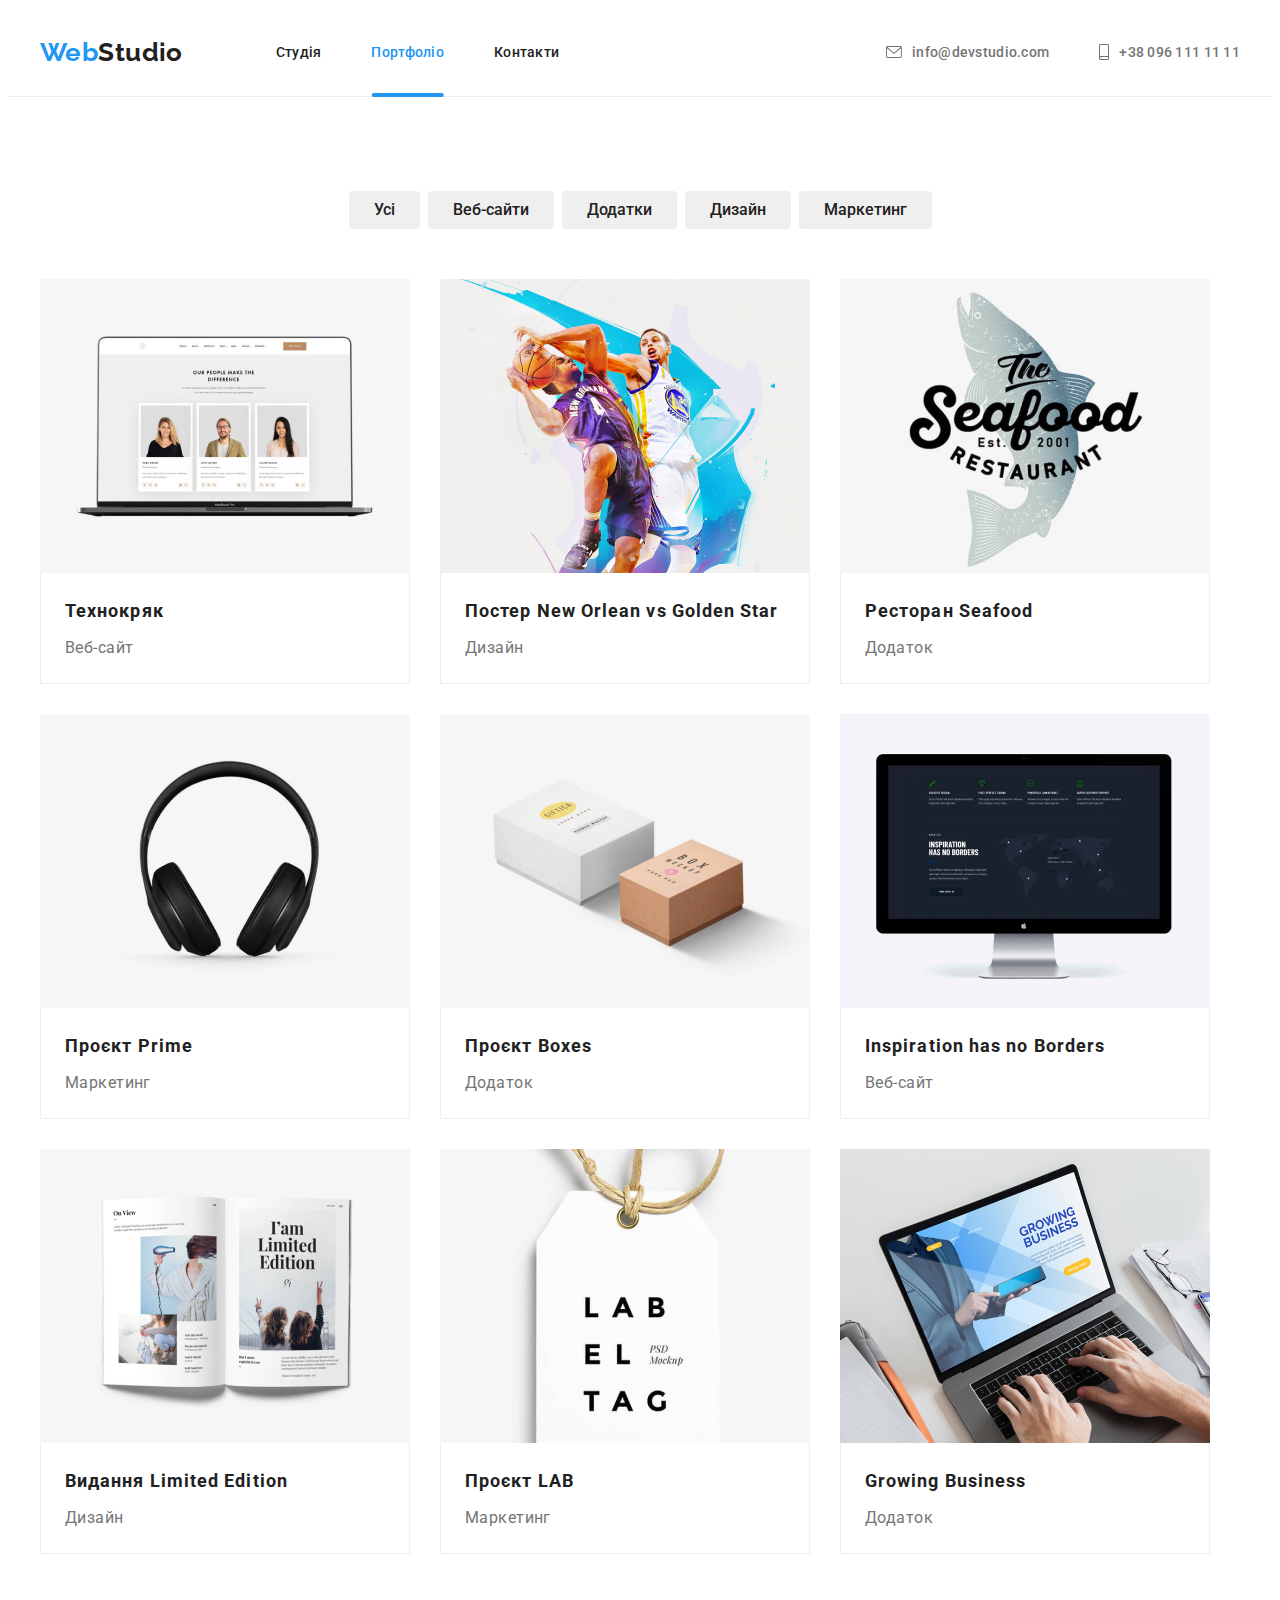
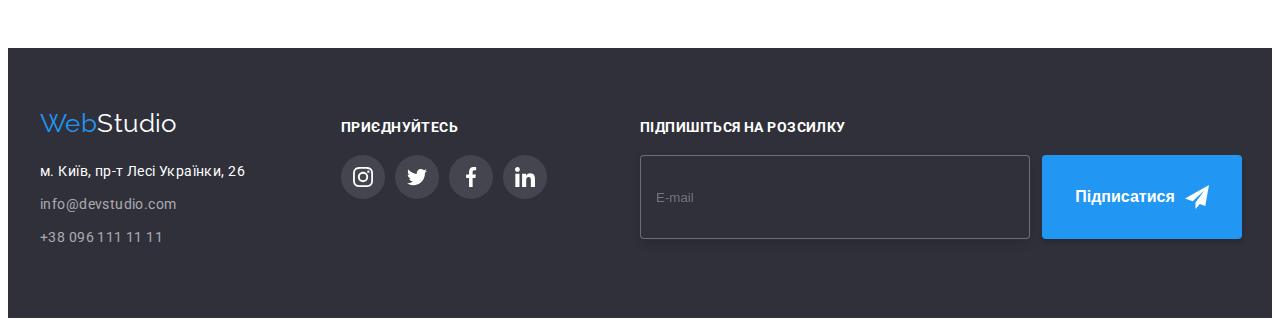
==== portfolio.html @ f3921799 "Initial commit" ====
<!DOCTYPE html>
<html lang="uk">
  <head>
    <meta charset="UTF-8" />
    <meta http-equiv="X-UA-Compatible" content="IE=edge" />
    <meta name="viewport" content="width=device-width, initial-scale=1.0" />
    <title>WebStudio</title>
    <link rel="preconnect" href="https://fonts.googleapis.com" />
    <link rel="preconnect" href="https://fonts.gstatic.com" crossorigin />
    <link
      href="https://fonts.googleapis.com/css2?family=Montserrat:wght@400;500;600&family=Raleway:wght@700&family=Roboto:wght@400;500;700;900&display=swap"
      rel="stylesheet"
    />
    <!---Modern-normalize---->
    <link
      rel="stylesheet"
      href="https://cdnjs.cloudflare.com/ajax/libs/modern-normalize/1.1.0/modern-normalize.min.css"
      integrity="sha512-wpPYUAdjBVSE4KJnH1VR1HeZfpl1ub8YT/NKx4PuQ5NmX2tKuGu6U/JRp5y+Y8XG2tV+wKQpNHVUX03MfMFn9Q=="
      crossorigin="anonymous"
      referrerpolicy="no-referrer"
    />
    <!----Castom styles---->
    <link rel="stylesheet" href="./css/style.css" />
  </head>
  <body>
    <header class="header">
      <div class="header-container container">
        <nav class="nav-container">
          <a href="./index.html" class="logo link">Web<span class="logo-header">Studio</span></a>
          <ul class="nav-header list">
            <li class="nav-item">
              <a href="./index.html" class="nav-link link">Студія</a>
            </li>
            <li class="nav-item">
              <a href="./portfolio.html" class="nav-link link alert">Портфоліо</a>
            </li>
            <li class="nav-item"><a href="" class="nav-link link">Контакти</a></li>
          </ul>
        </nav>

        <ul class="nav-header list">
          <li>
            <a href="mailto:info@devstudio.com" class="contact-nav link link"
              ><svg class="header-icon" width="16" height="12">
                <use href="./images/icons.svg#icon-envelope-hover"></use></svg
              >info@devstudio.com</a
            >
          </li>
          <li>
            <a href="tel:+380961111111" class="contact-nav link"
              ><svg class="header-icon" width="10" height="16">
                <use href="./images/icons.svg#icon-smartphone"></use></svg
              >+38 096 111 11 11</a
            >
          </li>
        </ul>
      </div>
    </header>
    <main>
      <section class="section">
        <div class="container">
          <h1 hidden>Портфоліо</h1>
          <ul class="portfolio-list list">
            <li><button type="button" class="portfolio-btn">Усі</button></li>
            <li><button type="button" class="portfolio-btn">Веб-сайти</button></li>
            <li><button type="button" class="portfolio-btn">Додатки</button></li>
            <li><button type="button" class="portfolio-btn">Дизайн</button></li>
            <li><button type="button" class="portfolio-btn">Маркетинг</button></li>
          </ul>

          <ul class="progecr-list list">
            <li class="progect-item">
              <a class="progect-box" href="">
                <div class="team-thumb">
                  <img src="./images/hw1.jpg" alt="фото1" />
                  <div class="overlay">
                    <p class="overlay-teax">
                      Ресурс пропонує комплексні пропозиції з різним рівнем функціоналу та сервісів.
                      Все це дозволить відвідувачу отримати вичерпні відомості про компанію чи
                      приватну особу.
                    </p>
                  </div>
                </div>
                <div class="progecr-list-text">
                  <h2 class="project-title">Технокряк</h2>
                  <p class="project-teax">Веб-сайт</p>
                </div>
              </a>
            </li>
            <li>
              <a class="progect-box" href="">
                <img src="./images/hw2.jpg" alt="фото2" />
                <div class="progecr-list-text">
                  <h2 class="project-title">Постер New Orlean vs Golden Star</h2>
                  <p class="project-teax">Дизайн</p>
                </div>
              </a>
            </li>
            <li>
              <a class="progect-box" href="">
                <img src="./images/hw3.jpg" alt="фото3" />
                <div class="progecr-list-text">
                  <h2 class="project-title">Ресторан Seafood</h2>
                  <p class="project-teax">Додаток</p>
                </div>
              </a>
            </li>
            <li>
              <a class="progect-box" href="">
                <img src="./images/hw4.jpg" alt="фото4" />
                <div class="progecr-list-text">
                  <h2 class="project-title">Проєкт Prime</h2>
                  <p class="project-teax">Маркетинг</p>
                </div>
              </a>
            </li>
            <li>
              <a class="progect-box" href="">
                <img src="./images/hw5.jpg" alt="фото5" />
                <div class="progecr-list-text">
                  <h2 class="project-title">Проєкт Boxes</h2>
                  <p class="project-teax">Додаток</p>
                </div>
              </a>
            </li>
            <li>
              <a class="progect-box" href="">
                <img src="./images/hw6.jpg" alt="фото6" />
                <div class="progecr-list-text">
                  <h2 class="project-title" lang="en">Inspiration has no Borders</h2>
                  <p class="project-teax">Веб-сайт</p>
                </div>
              </a>
            </li>
            <li>
              <a class="progect-box" href="">
                <img src="./images/hw7.jpg" alt="фото7" />
                <div class="progecr-list-text">
                  <h2 class="project-title">Видання Limited Edition</h2>
                  <p class="project-teax">Дизайн</p>
                </div>
              </a>
            </li>
            <li>
              <a class="progect-box" href="">
                <img src="./images/hw8.jpg" alt="фото8" />
                <div class="progecr-list-text">
                  <h2 class="project-title">Проєкт LAB</h2>
                  <p class="project-teax">Маркетинг</p>
                </div>
              </a>
            </li>
            <li>
              <a class="progect-box" href="">
                <img src="./images/hw9.jpg" alt="фото9" />
                <div class="progecr-list-text">
                  <h2 class="project-title" lang="en">Growing Business</h2>
                  <p class="project-teax">Додаток</p>
                </div>
              </a>
            </li>
          </ul>
        </div>
      </section>
    </main>

    <footer class="footer">
      <div class="container footer-container">
        <div class="footer-left-container">
          <a class="footer-logo link" href="./index.html"
            >Web<span class="logo-footer">Studio</span></a
          >
          <address>
            <ul class="list list-footer">
              <li class="footre-items">
                <a
                  class="contact-gps link"
                  href="https://www.google.com/maps/place/%D0%B1%D1%83%D0%BB.+%D0%9B%D0%B5%D1%81%D0%B8+%D0%A3%D0%BA%D1%80%D0%B0%D0%B8%D0%BD%D0%BA%D0%B8,+26,+%D0%9A%D0%B8%D0%B5%D0%B2,+02000/@50.4265807,30.5361971,17z/data=!3m1!4b1!4m5!3m4!1s0x40d4cf0e033ecbe9:0x57a4dffefec77da0!8m2!3d50.4265807!4d30.5383858"
                  target="_blank"
                  rel="noopener noreferrer"
                  >м. Київ, пр-т Лесі Українки, 26</a
                >
              </li>
              <li class="footre-items">
                <a href="mailto:info@devstudio.com" class="contact-link link">info@devstudio.com</a>
              </li>
              <li class="footre-items">
                <a href="tel:+380961111111" class="contact-link link">+38 096 111 11 11</a>
              </li>
            </ul>
          </address>
        </div>
        <div class="footer-nav">
          <p class="text">ПРИЄДНУЙТЕСЬ</p>
          <ul class="list footer-social">
            <li class="social-box">
              <a
                class="social-nav link"
                href=""
                target="_blank"
                rel="noopener noreferrer"
                aria-label="іконка instagram"
              >
                <svg class="footer-team-icon" width="20" height="20">
                  <use href="./images/icons.svg#icon-instagram-2"></use>
                </svg>
              </a>
            </li>
            <li class="social-box">
              <a
                class="social-nav link"
                href=""
                target="_blank"
                rel="noopener noreferrer"
                aria-label="іконка twitter"
              >
                <svg class="footer-team-icon" width="20" height="20">
                  <use href="./images/icons.svg#icon-twitter-1"></use>
                </svg>
              </a>
            </li>
            <li class="social-box">
              <a
                class="social-nav link"
                href=""
                target="_blank"
                rel="noopener noreferrer"
                aria-label="іконка facebook"
              >
                <svg class="footer-team-icon" width="20" height="20">
                  <use href="./images/icons.svg#icon-facebook-1"></use>
                </svg>
              </a>
            </li>
            <li class="social-box">
              <a
                class="social-nav link"
                href=""
                target="_blank"
                rel="noopener noreferrer"
                aria-label="іконка linkedin"
              >
                <svg class="footer-team-icon" width="20" height="20">
                  <use href="./images/icons.svg#icon-linkedin-1"></use>
                </svg>
              </a>
            </li>
          </ul>
        </div>
        <div class="footer-form-nav">
          <p class="footer-form-text">Підпишіться на розсилку</p>
          <form class="footer-form-box">
            <input
              class="footer-form-mail"
              type="email"
              name="user_mail"
              id="user_email"
              placeholder="E-mail"
            />
            <button class="footer-form-btn" type="submit">
              Підписатися
              <svg class="footer-form-icon" width="24" height="24">
                <use href="./images/icons.svg#icon-send-fly"></use>
              </svg>
            </button>
          </form>
        </div>
      </div>
    </footer>

    <!---Modal-windov-->
    <div class="backdrop is-hidden" data-modal>
      <div class="modal">
        <button class="modal-btn" data-modal-close>
          <svg class="icon-modal" width="18" height="18">
            <use href="./images/icons.svg#icon-close-black"></use>
          </svg>
        </button>
        <strong class="modal-label">Залиште свої дані, ми вам передзвонимо</strong>
        <form class="modal-form" name="modal_form">
          <div class="modal-form-group" role="group">
            <label class="modal-form-label" for="user_name">Ім'я</label>
            <div class="modal-form-wrapper">
              <input class="modal-form-field" type="text" name="user_name" id="user_name" />
              <svg class="modal-form-icon" width="18" height="18">
                <use href="./images/icons.svg#icon-person-black-18dp-1"></use>
              </svg>
            </div>

            <label class="modal-form-label" for="user_phone">Телефон</label>
            <div class="modal-form-wrapper">
              <input class="modal-form-field" type="tel" name="user_phone" id="user_phone" />
              <svg class="modal-form-icon" width="18" height="18">
                <use href="./images/icons.svg#icon-phone-black-18dp-1"></use>
              </svg>
            </div>

            <label class="modal-form-label" for="user_email">Пошта</label>
            <div class="modal-form-wrapper">
              <input class="modal-form-field" type="email" name="user_email" id="user_email" />
              <svg class="modal-form-icon" width="18" height="18">
                <use href="./images/icons.svg#icon-email-black-18dp-1"></use>
              </svg>
            </div>

            <label class="modal-form-label" for="user_message">Коментар</label>
            <textarea
              class="modal-form-message"
              name="user_message"
              id="user_message"
              rows="6"
              placeholder="Введіть текст"
            ></textarea>
          </div>

          <div class="modal-form-agreement" role="group">
            <input
              class="modal-form-checkbox"
              type="checkbox"
              name="user_agreemen"
              id="user_agreement"
            />
            <label class="modal-form-agreement-desc" for="user_agreement"
              >Погоджуюся з розсилкою та приймаю
              <a class="modal-form-agreement-link" href=""> Умови договору</a></label
            >
          </div>
          <button class="modal-form-btn" type="submit">Відправити</button>
        </form>
      </div>
    </div>
    <script src="./js/modal.js"></script>
  </body>
</html>
---- css/style.css ----
:root {
  --link-focus-color: #2196f3;
  --text-paragraf-color: #757575;
  --text-fon-white-color: #ffffff;
  --text-title-color: #212121;
  --background-btn-color: #188ce8;

  --indent: 30px;
  --items: 3;
}

body {
  font-family: 'Roboto', sans-serif;
  font-size: 14px;
  background-color: var(--text-fon-white-color);
  color: var(--text-title-color);
  letter-spacing: 0.03em;
}
/* ------------------card set---------------- */
.card-set {
  display: flex;
  flex-wrap: wrap;
  gap: var(--indent);
}
.card-set-indent {
  flex-basis: calc((100% - var(--indent) * (var(--items) - 1)) / var(--items));
}

/* ------------------reset start---------------- */
h1,
h2,
h3,
h4,
h5,
h6,
p,
ul {
  margin: 0;
}
.list {
  list-style: none;
  margin: 0;
  padding: 0;
}

.link {
  text-decoration: none;
  color: currentColor;
}
img {
  display: block;
  max-width: 100%;
  height: auto;
}
.container {
  width: 1200px;
  padding: 0 15px;
  margin: 0 auto;
}
.section {
  padding-top: 94px;
  padding-bottom: 94px;
}

/* ------------------reset end---------------- */

/* ------------------HAEDER---------------- */
.header-container {
  align-items: center;
  display: flex;
  justify-content: space-between;
}
.header {
  border-bottom: 1px solid #ececec;
}

.nav-list {
  display: flex;
  gap: 30px;
}
.nav-header {
  display: flex;
  gap: 50px;
}
.nav-container {
  display: flex;
  align-items: center;
}
.logo {
  margin-right: 93px;
  font-family: 'Raleway';
  font-weight: 700;
  font-size: 26px;
  line-height: calc(16 / 12);
  color: var(--link-focus-color);
}

.logo-header {
  color: var(--text-title-color);
}
.nav-item {
  font-weight: 500;
  line-height: 1.33;
  letter-spacing: 0.02em;
  color: var(--text-title-color);
}
.nav-link {
  position: relative;
  display: block;
  padding-top: 32px;
  padding-bottom: 32px;
  font-weight: 500;
  line-height: 1.33;
  letter-spacing: 0.02em;
  color: var(--text-title-color);
  transition-property: color;
  transition-duration: 250ms;
  transition-timing-function: cubic-bezier(0.4, 0, 0.2, 1);
}
.alert {
  color: var(--link-focus-color);
}
.nav-link::after {
  content: '';
  position: absolute;
  transform: translateX(-50%) scaleX(0.3);
  left: 50%;

  display: block;
  width: 100%;
  height: 4px;
  border-radius: 2px;
  bottom: -4px;

  background: var(--link-focus-color);
  opacity: 0;
  transition-property: color;
  transition-duration: 250ms;
  transition-timing-function: cubic-bezier(0.4, 0, 0.2, 1);
}
.nav-link:hover,
.nav-link:focus {
  color: var(--link-focus-color);
}
.nav-link:hover:after,
.nav-link:focus:after {
  transform: translateX(-50%) scaleX(1);
  opacity: 1;
}
.contact-nav {
  display: flex;
  align-items: center;
  font-weight: 500;
  line-height: calc(24 / 14);
  letter-spacing: 0.02em;
  text-decoration: none;
  color: var(--text-paragraf-color);
  padding-top: 32px;
  padding-bottom: 32px;
  transition-property: color;
  transition-duration: 250ms;
  transition-timing-function: cubic-bezier(0.4, 0, 0.2, 1);
}

.contact-nav:hover,
.contact-nav:focus {
  color: var(--link-focus-color);
}
.alert::after {
  color: var(--link-focus-color);

  position: absolute;
  transform: translateX(-50%);
  left: 50%;

  display: block;
  width: 100%;
  height: 4px;
  border-radius: 2px;
  bottom: -4px;

  background: var(--link-focus-color);
  opacity: 1;
}
.header-icon {
  margin-right: 10px;
  fill: currentColor;
}
/* ------------------HAEDER---------------- */

/* ------------------hero---------------- */
.hero {
  padding-top: 200px;
  padding-bottom: 200px;
  background-image: linear-gradient(to right, rgba(47, 48, 58, 0.4), rgba(47, 48, 58, 0.4)),
    url(../images/Img\ 10.jpg);
  background-position: center;
  background-repeat: no-repeat;
  background-color: rgba(47, 48, 58, 0.4);
  max-width: 1600px;
  margin: 0 auto;
}
.hero-h {
  margin: 0 auto;
  text-align: center;
  width: 696px;
  margin-bottom: 30px;
  font-weight: 900;
  font-size: 44px;
  line-height: calc(60 / 44);
  text-align: center;
  letter-spacing: 0.06em;
  text-transform: uppercase;
  color: var(--text-fon-white-color);
}
.header-btn {
  display: block;
  margin: 0 auto;
  align-items: center;
  padding: 5px 31px;
  font-family: inherit;
  font-weight: 700;
  font-size: 16px;
  line-height: calc(30 / 12);
  letter-spacing: 0.06em;
  color: var(--text-fon-white-color);
  cursor: pointer;
  background-color: var(--link-focus-color);
  box-shadow: 0px 4px 4px rgba(0, 0, 0, 0.15);
  border-radius: 4px;
  border: none;
  cursor: pointer;
}

/* ------------------hero---------------- */

/* ------------------featore ---------------- */

.featore {
  padding-bottom: 0px;
}
.featore-list {
  display: flex;
  gap: 30px;
}
.featore-title {
  margin-bottom: 10px;
  width: 270px;
  line-height: calc(16 / 14);
  text-transform: uppercase;
  font-size: 14px;
  color: var(--text-title-color);
}
.featore-text {
  width: 270px;
  line-height: calc(24 / 14);
  color: var(--text-paragraf-color);
}
.featore-svg-container {
  display: flex;
  justify-content: center;
  align-items: center;
  height: 120px;
  margin-bottom: 30px;
  background: #f5f4fa;
  border-radius: 4px;
}

/* ------------------featore ---------------- */

/* -----------------section-title ---------------- */

.nav-list {
  gap: 30px;
}
.section-title {
  margin-bottom: 50px;
  font-size: 36px;
  line-height: calc(42 / 36);
  text-align: center;
  color: var(--text-title-color);
}
.section-gallery {
  position: relative;
}
.overlay-list {
  position: absolute;
  width: 100%;
  height: 70px;
  bottom: 0;

  background: rgba(47, 48, 58, 0.8);
}
.overlay-team {
  padding-top: 27px;
  padding-bottom: 27px;
  font-weight: 700;
  font-size: 14px;
  line-height: calc(16 / 14);
  text-align: center;
  text-transform: uppercase;
  color: var(--text-fon-white-color);
}
/* ------------------section-title---------------- */

/* ------------------team ---------------- */
.team-list-text {
  padding-top: 30px;
  padding-bottom: 30px;
}
.team-title {
  margin-bottom: 10px;
  justify-content: center;
  font-weight: 500;
  font-size: 16px;
  line-height: calc(19 / 16);
  text-align: center;
  color: var(--text-title-color);
}
.team-text {
  justify-content: center;
  font-size: 16px;
  line-height: calc(19 / 16);
  text-align: center;
  color: var(--text-paragraf-color);
}
.team-nav {
  background: #ffffff;

  box-shadow: 0px 1px 3px rgba(0, 0, 0, 0.12), 0px 1px 1px rgba(0, 0, 0, 0.14),
    0px 2px 1px rgba(0, 0, 0, 0.2);
  border-radius: 0px 0px 4px 4px;
}
.team {
  background: #f5f4fa;
}
.social {
  display: flex;
  justify-content: center;
  align-items: center;
  gap: 10px;
  margin-top: 16px;
}
.social-link {
  display: flex;
  align-items: center;
  justify-content: center;
  width: 44px;
  height: 44px;
  border-radius: 50%;
  color: #afb1b8;
  background-color: var(--text-fon-white-color);
  outline: none;
  transition-property: color, background-color;
  transition-duration: 250ms;
  transition-timing-function: cubic-bezier(0.4, 0, 0.2, 1);
}
.team-icon {
  fill: currentColor;
}
.social-link:hover,
.social-link:focus {
  color: var(--text-fon-white-color);
  background-color: var(--link-focus-color);
}
/* ------------------team ---------------- */
/* -----------------constant ---------------- */
.constant {
  padding: 94px 0;
}
.constant-title {
  margin-bottom: 50px;
  font-size: 36px;
  line-height: calc(42 / 36);
  text-align: center;
  color: var(--text-title-color);
}
.constant-list {
  display: flex;
  gap: 30px;
}
.constant-link {
  display: flex;
  justify-content: center;
  align-items: center;
  width: 100%;
  height: 100%;
  width: 170px;
  height: 92px;
  color: #afb1b8;
  border: 1px solid #afb1b8;
  border-radius: 4px;
  transition-property: color, border;
  transition-duration: 250ms, 250ms;
  transition-timing-function: cubic-bezier(0.4, 0, 0.2, 1);
}
.constant-icon {
  fill: currentColor;
}

.constant-link:hover,
.constant-link:focus {
  border: 1px solid var(--link-focus-color);
  color: var(--link-focus-color);
}
/* -----------------constant ---------------- */

/* ------------------footer---------------- */
.footer {
  padding-top: 60px;
  padding-bottom: 60px;
  background-color: #2f303a;
}

.footer-left-container {
  margin-right: 70px;
  min-width: 231px;
}

.footer-logo {
  display: block;
  margin-bottom: 20px;
  font-family: 'Raleway';
  font-size: 26px;
  line-height: calc(31 / 26);
  color: var(--link-focus-color);
}
.logo-footer {
  width: 145px;
  color: var(--text-fon-white-color);
}
.footre-items {
  margin-bottom: 9px;
}

.contact-gps {
  display: block;
  font-style: normal;
  line-height: 24px;
  color: var(--text-fon-white-color);
}
.contact-link {
  display: block;
  font-style: normal;
  line-height: calc(24 / 14);
  text-decoration: none;
  color: rgba(255, 255, 255, 0.6);
  transition-property: color;
  transition-duration: 250ms;
  transition-timing-function: cubic-bezier(0.4, 0, 0.2, 1);
}
.contact-link:hover,
.contact-link:focus {
  color: var(--link-focus-color);
}
.text {
  margin-bottom: 20px;
  display: flex;
  font-weight: 700;
  font-size: 14px;
  line-height: calc(16 / 14);
  text-transform: uppercase;
  color: var(--text-fon-white-color);
  font-style: normal;
}
.social-nav {
  display: flex;
  justify-content: center;
  align-items: center;
  width: 100%;
  height: 100%;
  border-radius: 50%;
  outline: none;
  color: var(--text-fon-white-color);
  background: rgba(255, 255, 255, 0.1);
  transition-property: background-color;
  transition-duration: 250ms;
  transition-timing-function: cubic-bezier(0.4, 0, 0.2, 1);
}
.social-box {
  width: 44px;
  height: 44px;
}
.footer-team-icon {
  fill: currentColor;
}
.footer-social {
  display: flex;
  justify-content: center;
  align-items: center;
  gap: 10px;
}
.footer-container {
  display: flex;
  align-items: baseline;
}
.social-nav:hover,
.social-nav:focus {
  color: var(--text-fon-white-color);
  background-color: var(--link-focus-color);
}
.footer-form-nav {
  margin-left: 93px;
}
.footer-form-text {
  display: flex;
  margin-bottom: 20px;
  font-weight: 700;
  font-size: 14px;
  line-height: calc(16 / 14);
  letter-spacing: 0.03em;
  text-transform: uppercase;

  color: var(--text-fon-white-color);
}
.footer-form-mail {
  display: flex;
  gap: 12px;
  width: 358px;
  height: 50px;
  padding: 16px 15px;
  color: var(--text-fon-white-color);
  border: 1px solid rgba(255, 255, 255, 0.3);
  filter: drop-shadow(0px 4px 4px rgba(0, 0, 0, 0.15));
  border-radius: 4px;
  background: #2f303a;
  outline: 1px solid transparent;
  outline-offset: -1px;
  transition-property: border-color;
  transition-duration: 250ms;
  transition-timing-function: cubic-bezier(0.4, 0, 0.2, 1);
}
.footer-form-mail:focus {
  border-color: var(--link-focus-color);
}
.footer-form-mail:placeholder {
  display: flex;
  align-items: center;
  letter-spacing: 0.03em;
  margin-right: 16px;
  font-weight: 400;
  font-size: 16px;
  line-height: calc(20 / 16);

  color: rgba(255, 255, 255, 0.6);
}
.footer-form-btn {
  display: flex;
  align-items: center;
  justify-content: center;
  padding: 10px 28px;
  min-width: 200px;
  min-height: 50px;
  font-weight: 700;
  font-size: 16px;

  line-height: calc(30 / 16);

  color: var(--text-fon-white-color);
  background: var(--link-focus-color);
  box-shadow: 0px 4px 4px rgba(0, 0, 0, 0.15);
  border-radius: 4px;
  cursor: pointer;
  border: none;
}
.footer-form-icon {
  top: 13px;
  right: 28px;
  margin-left: 10px;
}
.footer-form-box {
  display: flex;
  gap: 12px;
}

/* ------------------footer---------------- */

/* ------------------Modal-windov---------------- */
.backdrop {
  position: fixed;
  width: 100%;
  height: 100%;
  left: 0;
  top: 0;
  background-color: rgba(0, 0, 0, 0, 0.2);
  backdrop-filter: blur(2px);
  transition-property: opacity, visibility;
  transition-duration: 250ms;
  transition-timing-function: cubic-bezier(0.4, 0, 0.2, 1);
}
.backdrop.is-hidden {
  opacity: 0;
  visibility: hidden;
  pointer-events: none;
}
.modal {
  position: absolute;
  top: 50%;
  left: 50%;
  transform: translateX(-50%) translateY(-50%);

  width: 528px;
  min-height: 581px;
  padding: 40px;
  background: var(--text-fon-white-color);
  box-shadow: 0px 1px 3px rgba(0, 0, 0, 0.12), 0px 1px 1px rgba(0, 0, 0, 0.14),
    0px 2px 1px rgba(0, 0, 0, 0.2);
  border-radius: 4px;
}
.backdrop.is-hidden .modal {
  opacity: 0;
  transform: translateX(-50%) translateY(-70%);
}
.modal-btn {
  position: absolute;
  top: 8px;
  right: 8px;

  padding: 0;
  display: inline-flex;
  align-items: center;
  justify-content: center;
  width: 30px;
  height: 30px;
  border-radius: 50%;
  background: var(--text-fon-white-color);
  border: 1px solid rgba(0, 0, 0, 0.1);
  cursor: pointer;
}
.icon-modal:hover,
.icon-modal:focus {
  fill: var(--link-focus-color);
}
.icon-modal {
  fill: currentColor;
}
.modal-label {
  display: block;

  margin-bottom: 12px;
  font-weight: 700;
  font-size: 20px;
  line-height: calc(23 / 20);
  text-align: center;
  letter-spacing: 0.03em;

  color: var(--text-title-color);
}
.modal-form-label {
  display: block;

  font-size: 12px;
  line-height: calc(14 / 12);
  letter-spacing: 0.01em;
  color: var(--text-paragraf-color);

  margin-bottom: 4px;
}
.modal-form-wrapper {
  position: relative;
  margin-bottom: 10px;
}
.modal-form-field {
  width: 100%;
  height: 38px;
  padding-left: 42px;
  padding-right: 42px;

  border: 1px solid rgba(33, 33, 33, 0.2);
  border-radius: 4px;
  outline: 1px solid transparent;
  outline-offset: -1px;
  transition-property: border-color;
  transition-duration: 250ms;
  transition-timing-function: cubic-bezier(0.4, 0, 0.2, 1);
}

.modal-form-field:focus {
  border-color: var(--link-focus-color);
}
.modal-form-icon {
  position: absolute;
  top: 50%;
  left: 12px;
  transform: translateY(-50%);

  transition-property: fill;
  transition-duration: 250ms;
  transition-timing-function: cubic-bezier(0.4, 0, 0.2, 1);
}
.modal-form-field:focus + .modal-form-icon {
  fill: var(--link-focus-color);
}
.modal-form-group {
  margin-bottom: 20px;
}
.modal-form-message {
  display: block;
  width: 100%;
  height: 118px;
  resize: none;
  padding: 16px 12px;

  border: 1px solid rgba(33, 33, 33, 0.2);
  border-radius: 4px;

  outline: 1px solid transparent;
  outline-offset: -1px;
  transition-property: order-color;
  transition-duration: 250ms;
  transition-timing-function: cubic-bezier(0.4, 0, 0.2, 1);
}
.modal-form-message:focus {
  border-color: var(--link-focus-color);
}
.modal-form-message.placeholder {
  margin-left: 16px;
}

.modal-form-btn {
  display: block;
  margin: 0 auto;
  align-items: center;
  padding: 10px 52px;
  font-weight: 700;
  font-size: 16px;
  line-height: calc(30 / 16);
  letter-spacing: 0.06em;

  color: var(--text-fon-white-color);
  background: var(--background-btn-color);
  box-shadow: 0px 4px 4px rgba(0, 0, 0, 0.15);
  border-radius: 4px;
  cursor: pointer;
  border: none;
}
.modal-form-agreement {
  display: flex;
  justify-content: center;
  align-items: center;
  gap: 7px;
  margin-bottom: 30px;
}
.modal-form-agreement-desc {
  user-select: none;
  font-size: 14px;
  line-height: calc(24 / 14);

  letter-spacing: 0.03em;
  color: var(--text-paragraf-color);
}
.modal-form-agreement-link {
  color: var(--link-focus-color);
  text-underline-offset: 2px;
}
.modal-form-checkbox {
  appearance: none;

  width: 16px;
  height: 15px;

  outline: 2px solid transparent;
  outline-offset: -2px;
  border: 2px solid;
  border-radius: 2px;
  background-position: center;
  background-repeat: no-repeat;
  background-size: 0;

  transition-property: outline-color, background-color, background-size;
  transition-duration: 250ms;
  transition-timing-function: cubic-bezier(0.4, 0, 0.2, 1);
}
.modal-form-checkbox:checked {
  outline-color: var(--link-focus-color);
  background-color: var(--link-focus-color);
  background-image: url("data:image/svg+xml,%3Csvg width='13' height='10' viewBox='0 0 13 10' fill='none' xmlns='http://www.w3.org/2000/svg'%3E%3Cpath d='M1.95703 4.75166L1.88825 4.68604L1.81923 4.75141L0.93123 5.59258L0.854858 5.66492L0.930974 5.73753L4.42671 9.07236L4.49574 9.1382L4.56476 9.07236L12.069 1.91352L12.1449 1.84116L12.069 1.76881L11.1873 0.927644L11.1183 0.861826L11.0493 0.927611L4.49577 7.17353L1.95703 4.75166Z' fill='white' stroke='white' stroke-width='0.2'/%3E%3C/svg%3E");
  background-size: 11px 8px;
}

/* ------------------Modal-windov---------------- */

/* ------------------portfolio-hero---------------- */

.portfolio-btn {
  min-width: 23px;
  min-height: 38px;

  display: inline-block;
  padding: 6px 25px;
  font-family: inherit;
  font-weight: 500;
  font-size: 16px;
  line-height: calc(26 / 16);
  text-align: center;
  color: var(--text-title-color);
  border-radius: 4px;
  cursor: pointer;
  border: none;
  transition-property: color, background-color, box-shadow;
  transition-duration: 250ms;
  transition-timing-function: cubic-bezier(0.4, 0, 0.2, 1);
}
.portfolio-btn:hover,
.portfolio-btn:focus {
  color: var(--text-fon-white-color);
  background-color: var(--link-focus-color);
  box-shadow: 0px 3px 1px rgba(0, 0, 0, 0.1), 0px 1px 2px rgba(0, 0, 0, 0.08),
    0px 2px 2px rgba(0, 0, 0, 0.12);
}
.portfolio-list {
  display: flex;
  gap: 8px;
  justify-content: center;
  margin-bottom: 50px;
}
.progecr-list {
  display: flex;
  flex-wrap: wrap;
  gap: 30px;
}

/* ------------------progecr---------------- */
.progecr-list-text {
  background: var(--text-fon-white-color);
  border: 1px solid #eeeeee;
  border-top: none;
  padding: 20px 24px;
}
.team-thumb {
  position: relative;
  overflow: hidden;
}
.overlay {
  position: absolute;
  top: 0;
  left: 0;
  transform: translateY(100%);
  opacity: 0;

  width: 370px;
  height: 294px;
  padding-top: 63px;
  padding-bottom: 63px;
  padding-left: 24px;
  padding-right: 24px;
  display: flex;
  align-items: center;

  font-size: 18px;
  line-height: calc(28 / 18);
  letter-spacing: 0.03em;
  color: var(--text-fon-white-color);
  background-color: rgba(33, 150, 243, 0.9);

  transition-property: transform, opacity;
  transition-duration: 250ms;
  transition-timing-function: cubic-bezier(0.4, 0, 0.2, 1);
  user-select: none;
}
.progect-box:hover .overlay {
  transform: translateY(0);
  opacity: 1;
}
.project-title {
  margin-bottom: 4px;
  font-size: 18px;
  line-height: calc(36 / 18);
  letter-spacing: 0.06em;
  color: var(--text-title-color);
}
.project-teax {
  font-size: 16px;
  line-height: calc(30 / 16);
  color: var(--text-paragraf-color);
}
.progect-box {
  display: block;
  text-decoration: none;
  transition-property: box-shadow;
  transition-duration: 250ms;
  transition-timing-function: cubic-bezier(0.4, 0, 0.2, 1);
}
.progect-box:hover,
.progect-box:focus {
  box-shadow: 0px 1px 1px rgba(0, 0, 0, 0.12), 0px 4px 4px rgba(0, 0, 0, 0.06),
    1px 4px 6px rgba(0, 0, 0, 0.16);
}
/* ------------------progecr---------------- */
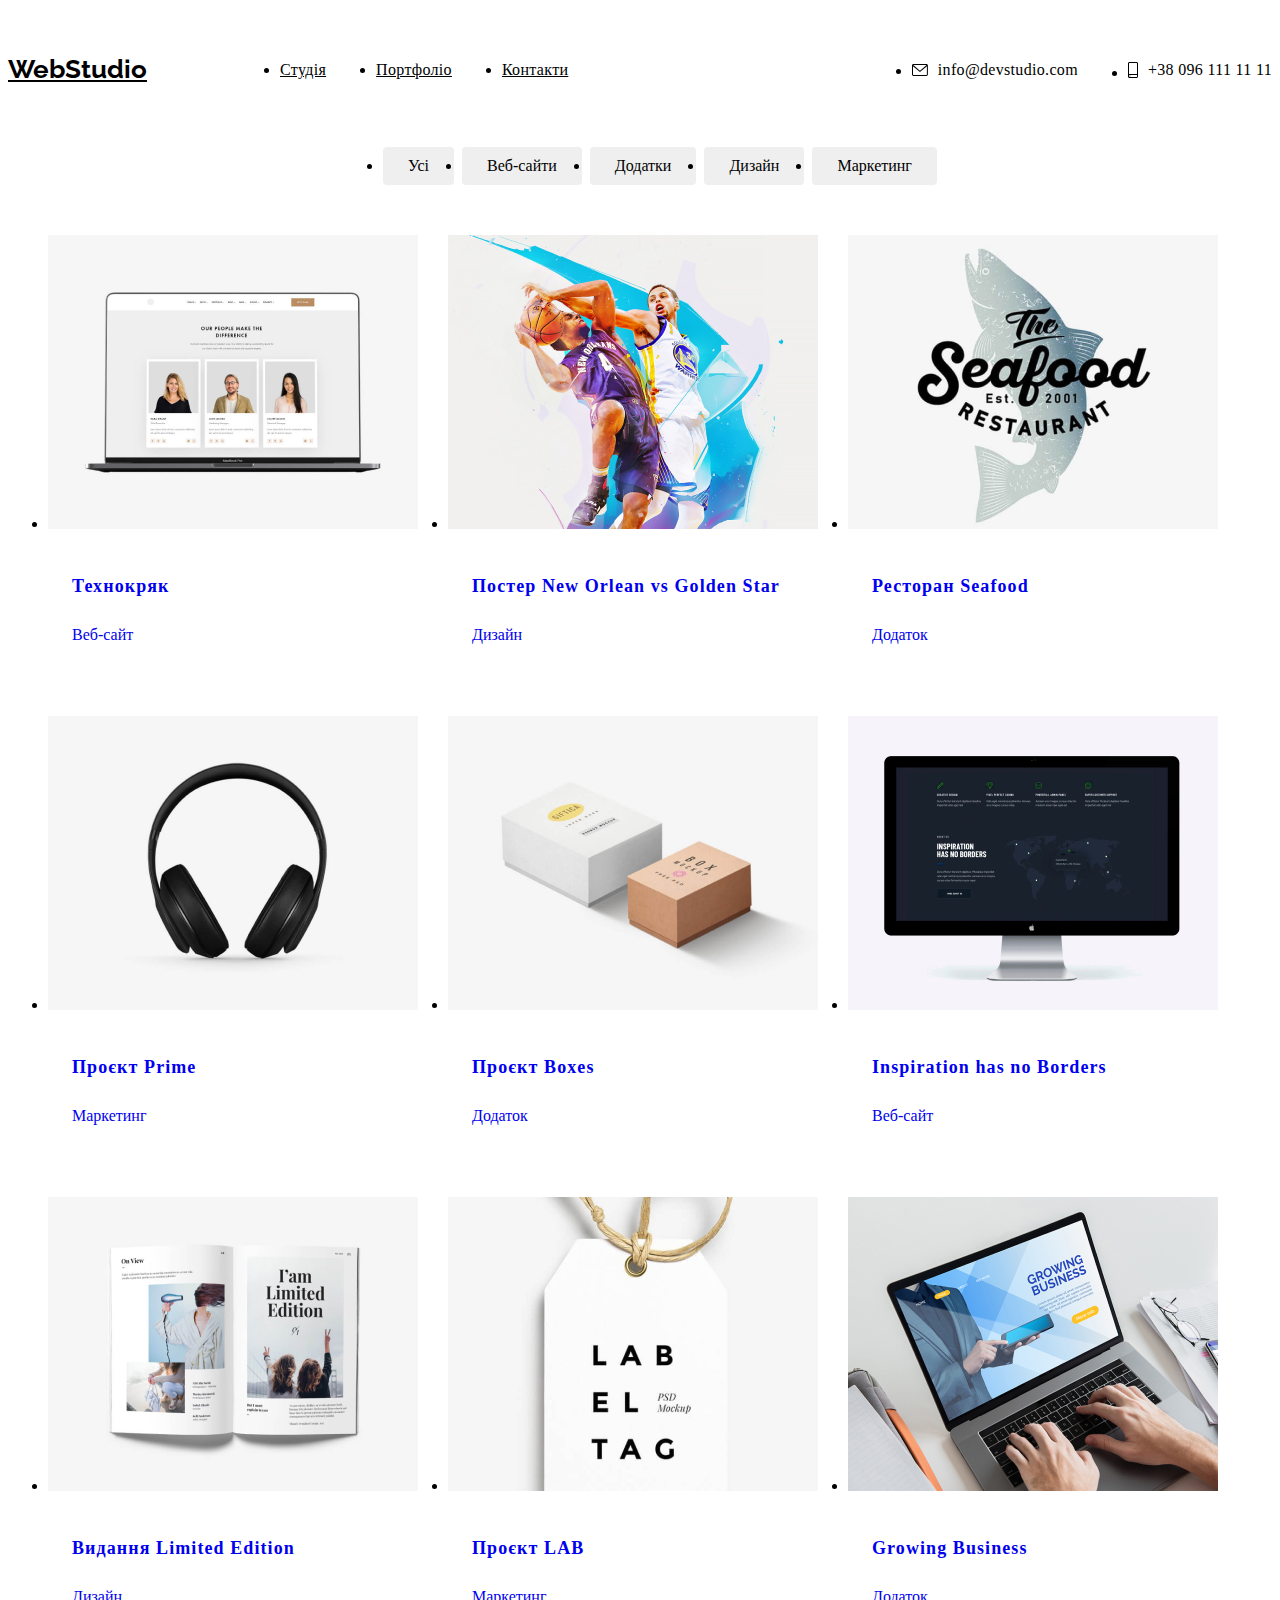
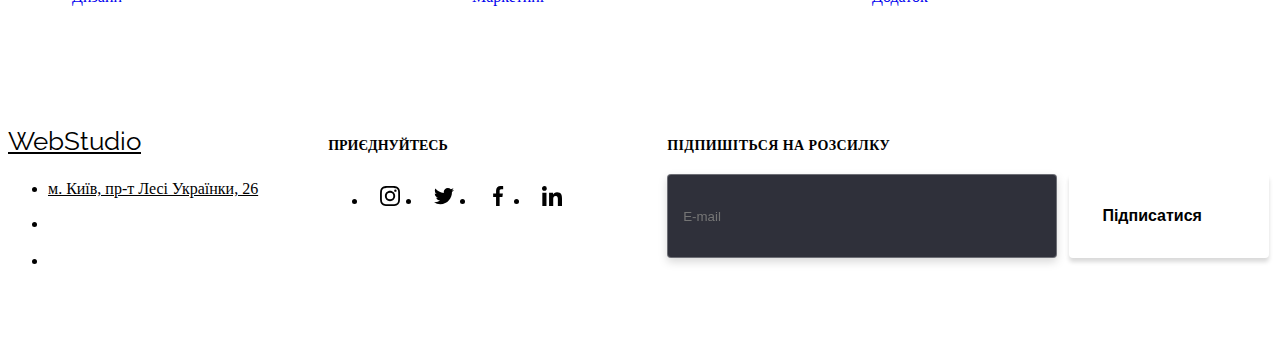
==== commit b67cb4db: "06hw" ====
--- a/portfolio.html
+++ b/portfolio.html
@@ -24,31 +24,33 @@
   </head>
   <body>
     <header class="header">
-      <div class="header-container container">
-        <nav class="nav-container">
-          <a href="./index.html" class="logo link">Web<span class="logo-header">Studio</span></a>
-          <ul class="nav-header list">
-            <li class="nav-item">
-              <a href="./index.html" class="nav-link link">Студія</a>
-            </li>
-            <li class="nav-item">
-              <a href="./portfolio.html" class="nav-link link alert">Портфоліо</a>
-            </li>
-            <li class="nav-item"><a href="" class="nav-link link">Контакти</a></li>
+      <div class="header__container container">
+        <nav class="nav">
+          <a href="./index.html" class="header__logo link"
+            >Web<span class="logo__text--dark">Studio</span></a
+          >
+          <ul class="nav__list list">
+            <li class="nav__item">
+              <a href="./index.html" class="nav__link link">Студія</a>
+            </li>
+            <li class="nav__item">
+              <a href="./portfolio.html" class="nav__link link alert">Портфоліо</a>
+            </li>
+            <li class="nav__item"><a href="" class="nav__link link">Контакти</a></li>
           </ul>
         </nav>
 
-        <ul class="nav-header list">
+        <ul class="header__list list">
           <li>
-            <a href="mailto:info@devstudio.com" class="contact-nav link link"
-              ><svg class="header-icon" width="16" height="12">
+            <a href="mailto:info@devstudio.com" class="header__contact link"
+              ><svg class="header__icon" width="16" height="12">
                 <use href="./images/icons.svg#icon-envelope-hover"></use></svg
               >info@devstudio.com</a
             >
           </li>
           <li>
-            <a href="tel:+380961111111" class="contact-nav link"
-              ><svg class="header-icon" width="10" height="16">
+            <a href="tel:+380961111111" class="header__contact link"
+              ><svg class="header__icon" width="10" height="16">
                 <use href="./images/icons.svg#icon-smartphone"></use></svg
               >+38 096 111 11 11</a
             >
@@ -60,18 +62,18 @@
       <section class="section">
         <div class="container">
           <h1 hidden>Портфоліо</h1>
-          <ul class="portfolio-list list">
-            <li><button type="button" class="portfolio-btn">Усі</button></li>
-            <li><button type="button" class="portfolio-btn">Веб-сайти</button></li>
-            <li><button type="button" class="portfolio-btn">Додатки</button></li>
-            <li><button type="button" class="portfolio-btn">Дизайн</button></li>
-            <li><button type="button" class="portfolio-btn">Маркетинг</button></li>
+          <ul class="filters__list list">
+            <li><button type="button" class="filters__btn">Усі</button></li>
+            <li><button type="button" class="filters__btn">Веб-сайти</button></li>
+            <li><button type="button" class="filters__btn">Додатки</button></li>
+            <li><button type="button" class="filters__btn">Дизайн</button></li>
+            <li><button type="button" class="filters__btn">Маркетинг</button></li>
           </ul>
 
-          <ul class="progecr-list list">
-            <li class="progect-item">
-              <a class="progect-box" href="">
-                <div class="team-thumb">
+          <ul class="progecr__list list">
+            <li class="progect__item">
+              <a class="progect__link" href="">
+                <div class="progecr__thumb">
                   <img src="./images/hw1.jpg" alt="фото1" />
                   <div class="overlay">
                     <p class="overlay-teax">
@@ -81,81 +83,81 @@
                     </p>
                   </div>
                 </div>
-                <div class="progecr-list-text">
-                  <h2 class="project-title">Технокряк</h2>
-                  <p class="project-teax">Веб-сайт</p>
-                </div>
-              </a>
-            </li>
-            <li>
-              <a class="progect-box" href="">
+                <div class="progecr__overlay">
+                  <h2 class="project__title">Технокряк</h2>
+                  <p class="project__subtitle">Веб-сайт</p>
+                </div>
+              </a>
+            </li>
+            <li>
+              <a class="progect__link" href="">
                 <img src="./images/hw2.jpg" alt="фото2" />
-                <div class="progecr-list-text">
-                  <h2 class="project-title">Постер New Orlean vs Golden Star</h2>
-                  <p class="project-teax">Дизайн</p>
-                </div>
-              </a>
-            </li>
-            <li>
-              <a class="progect-box" href="">
+                <div class="progecr__overlay">
+                  <h2 class="project__title">Постер New Orlean vs Golden Star</h2>
+                  <p class="project__subtitle">Дизайн</p>
+                </div>
+              </a>
+            </li>
+            <li>
+              <a class="progect__link" href="">
                 <img src="./images/hw3.jpg" alt="фото3" />
-                <div class="progecr-list-text">
-                  <h2 class="project-title">Ресторан Seafood</h2>
-                  <p class="project-teax">Додаток</p>
-                </div>
-              </a>
-            </li>
-            <li>
-              <a class="progect-box" href="">
+                <div class="progecr__overlay">
+                  <h2 class="project__title">Ресторан Seafood</h2>
+                  <p class="project__subtitle">Додаток</p>
+                </div>
+              </a>
+            </li>
+            <li>
+              <a class="progect__link" href="">
                 <img src="./images/hw4.jpg" alt="фото4" />
-                <div class="progecr-list-text">
-                  <h2 class="project-title">Проєкт Prime</h2>
-                  <p class="project-teax">Маркетинг</p>
-                </div>
-              </a>
-            </li>
-            <li>
-              <a class="progect-box" href="">
+                <div class="progecr__overlay">
+                  <h2 class="project__title">Проєкт Prime</h2>
+                  <p class="project__subtitle">Маркетинг</p>
+                </div>
+              </a>
+            </li>
+            <li>
+              <a class="progect__link" href="">
                 <img src="./images/hw5.jpg" alt="фото5" />
-                <div class="progecr-list-text">
-                  <h2 class="project-title">Проєкт Boxes</h2>
-                  <p class="project-teax">Додаток</p>
-                </div>
-              </a>
-            </li>
-            <li>
-              <a class="progect-box" href="">
+                <div class="progecr__overlay">
+                  <h2 class="project__title">Проєкт Boxes</h2>
+                  <p class="project__subtitle">Додаток</p>
+                </div>
+              </a>
+            </li>
+            <li>
+              <a class="progect__link" href="">
                 <img src="./images/hw6.jpg" alt="фото6" />
-                <div class="progecr-list-text">
-                  <h2 class="project-title" lang="en">Inspiration has no Borders</h2>
-                  <p class="project-teax">Веб-сайт</p>
-                </div>
-              </a>
-            </li>
-            <li>
-              <a class="progect-box" href="">
+                <div class="progecr__overlay">
+                  <h2 class="project__title" lang="en">Inspiration has no Borders</h2>
+                  <p class="project__subtitle">Веб-сайт</p>
+                </div>
+              </a>
+            </li>
+            <li>
+              <a class="progect__link" href="">
                 <img src="./images/hw7.jpg" alt="фото7" />
-                <div class="progecr-list-text">
-                  <h2 class="project-title">Видання Limited Edition</h2>
-                  <p class="project-teax">Дизайн</p>
-                </div>
-              </a>
-            </li>
-            <li>
-              <a class="progect-box" href="">
+                <div class="progecr__overlay">
+                  <h2 class="project__title">Видання Limited Edition</h2>
+                  <p class="project__subtitle">Дизайн</p>
+                </div>
+              </a>
+            </li>
+            <li>
+              <a class="progect__link" href="">
                 <img src="./images/hw8.jpg" alt="фото8" />
-                <div class="progecr-list-text">
-                  <h2 class="project-title">Проєкт LAB</h2>
-                  <p class="project-teax">Маркетинг</p>
-                </div>
-              </a>
-            </li>
-            <li>
-              <a class="progect-box" href="">
+                <div class="progecr__overlay">
+                  <h2 class="project__title">Проєкт LAB</h2>
+                  <p class="project__subtitle">Маркетинг</p>
+                </div>
+              </a>
+            </li>
+            <li>
+              <a class="progect__link" href="">
                 <img src="./images/hw9.jpg" alt="фото9" />
-                <div class="progecr-list-text">
-                  <h2 class="project-title" lang="en">Growing Business</h2>
-                  <p class="project-teax">Додаток</p>
+                <div class="progecr__overlay">
+                  <h2 class="project__title">Growing Business</h2>
+                  <p class="project__subtitle">Додаток</p>
                 </div>
               </a>
             </li>
@@ -165,101 +167,101 @@
     </main>
 
     <footer class="footer">
-      <div class="container footer-container">
-        <div class="footer-left-container">
-          <a class="footer-logo link" href="./index.html"
-            >Web<span class="logo-footer">Studio</span></a
+      <div class="footer__overlay container">
+        <div class="footer__left">
+          <a class="footer__logo link" href="./index.html"
+            >Web<span class="logo__text--light">Studio</span></a
           >
           <address>
-            <ul class="list list-footer">
-              <li class="footre-items">
+            <ul class="list">
+              <li class="footre__items">
                 <a
-                  class="contact-gps link"
+                  class="footre__gps link"
                   href="https://www.google.com/maps/place/%D0%B1%D1%83%D0%BB.+%D0%9B%D0%B5%D1%81%D0%B8+%D0%A3%D0%BA%D1%80%D0%B0%D0%B8%D0%BD%D0%BA%D0%B8,+26,+%D0%9A%D0%B8%D0%B5%D0%B2,+02000/@50.4265807,30.5361971,17z/data=!3m1!4b1!4m5!3m4!1s0x40d4cf0e033ecbe9:0x57a4dffefec77da0!8m2!3d50.4265807!4d30.5383858"
                   target="_blank"
                   rel="noopener noreferrer"
                   >м. Київ, пр-т Лесі Українки, 26</a
                 >
               </li>
-              <li class="footre-items">
-                <a href="mailto:info@devstudio.com" class="contact-link link">info@devstudio.com</a>
+              <li class="footre__items">
+                <a href="mailto:info@devstudio.com" class="footre__link link">info@devstudio.com</a>
               </li>
-              <li class="footre-items">
-                <a href="tel:+380961111111" class="contact-link link">+38 096 111 11 11</a>
+              <li class="footre__items">
+                <a href="tel:+380961111111" class="footre__link link">+38 096 111 11 11</a>
               </li>
             </ul>
           </address>
         </div>
-        <div class="footer-nav">
-          <p class="text">ПРИЄДНУЙТЕСЬ</p>
-          <ul class="list footer-social">
-            <li class="social-box">
-              <a
-                class="social-nav link"
+        <div class="">
+          <p class="footre-social__title">ПРИЄДНУЙТЕСЬ</p>
+          <ul class="footre-social__list list">
+            <li class="footre-social__item">
+              <a
+                class="footre-social__link"
                 href=""
                 target="_blank"
                 rel="noopener noreferrer"
                 aria-label="іконка instagram"
               >
-                <svg class="footer-team-icon" width="20" height="20">
+                <svg class="footre-social__icon" width="20" height="20">
                   <use href="./images/icons.svg#icon-instagram-2"></use>
                 </svg>
               </a>
             </li>
-            <li class="social-box">
-              <a
-                class="social-nav link"
+            <li class="footre-social__item">
+              <a
+                class="footre-social__link"
                 href=""
                 target="_blank"
                 rel="noopener noreferrer"
                 aria-label="іконка twitter"
               >
-                <svg class="footer-team-icon" width="20" height="20">
+                <svg class="footre-social__icon" width="20" height="20">
                   <use href="./images/icons.svg#icon-twitter-1"></use>
                 </svg>
               </a>
             </li>
-            <li class="social-box">
-              <a
-                class="social-nav link"
+            <li class="footre-social__item">
+              <a
+                class="footre-social__link"
                 href=""
                 target="_blank"
                 rel="noopener noreferrer"
                 aria-label="іконка facebook"
               >
-                <svg class="footer-team-icon" width="20" height="20">
+                <svg class="footre-social__icon" width="20" height="20">
                   <use href="./images/icons.svg#icon-facebook-1"></use>
                 </svg>
               </a>
             </li>
-            <li class="social-box">
-              <a
-                class="social-nav link"
+            <li class="footre-social__item">
+              <a
+                class="footre-social__link"
                 href=""
                 target="_blank"
                 rel="noopener noreferrer"
                 aria-label="іконка linkedin"
               >
-                <svg class="footer-team-icon" width="20" height="20">
+                <svg class="footre-social__icon" width="20" height="20">
                   <use href="./images/icons.svg#icon-linkedin-1"></use>
                 </svg>
               </a>
             </li>
           </ul>
         </div>
-        <div class="footer-form-nav">
-          <p class="footer-form-text">Підпишіться на розсилку</p>
-          <form class="footer-form-box">
+        <div class="footre-email__overlay">
+          <p class="footre-email__subtitle">Підпишіться на розсилку</p>
+          <form class="footre-email__box">
             <input
-              class="footer-form-mail"
+              class="footre-email__footer"
               type="email"
               name="user_mail"
               id="user_email"
               placeholder="E-mail"
             />
-            <button class="footer-form-btn" type="submit">
+            <button class="footre-email__btn" type="submit">
               Підписатися
-              <svg class="footer-form-icon" width="24" height="24">
+              <svg class="footre-email__icon" width="24" height="24">
                 <use href="./images/icons.svg#icon-send-fly"></use>
               </svg>
             </button>
@@ -267,68 +269,5 @@
         </div>
       </div>
     </footer>
-
-    <!---Modal-windov-->
-    <div class="backdrop is-hidden" data-modal>
-      <div class="modal">
-        <button class="modal-btn" data-modal-close>
-          <svg class="icon-modal" width="18" height="18">
-            <use href="./images/icons.svg#icon-close-black"></use>
-          </svg>
-        </button>
-        <strong class="modal-label">Залиште свої дані, ми вам передзвонимо</strong>
-        <form class="modal-form" name="modal_form">
-          <div class="modal-form-group" role="group">
-            <label class="modal-form-label" for="user_name">Ім'я</label>
-            <div class="modal-form-wrapper">
-              <input class="modal-form-field" type="text" name="user_name" id="user_name" />
-              <svg class="modal-form-icon" width="18" height="18">
-                <use href="./images/icons.svg#icon-person-black-18dp-1"></use>
-              </svg>
-            </div>
-
-            <label class="modal-form-label" for="user_phone">Телефон</label>
-            <div class="modal-form-wrapper">
-              <input class="modal-form-field" type="tel" name="user_phone" id="user_phone" />
-              <svg class="modal-form-icon" width="18" height="18">
-                <use href="./images/icons.svg#icon-phone-black-18dp-1"></use>
-              </svg>
-            </div>
-
-            <label class="modal-form-label" for="user_email">Пошта</label>
-            <div class="modal-form-wrapper">
-              <input class="modal-form-field" type="email" name="user_email" id="user_email" />
-              <svg class="modal-form-icon" width="18" height="18">
-                <use href="./images/icons.svg#icon-email-black-18dp-1"></use>
-              </svg>
-            </div>
-
-            <label class="modal-form-label" for="user_message">Коментар</label>
-            <textarea
-              class="modal-form-message"
-              name="user_message"
-              id="user_message"
-              rows="6"
-              placeholder="Введіть текст"
-            ></textarea>
-          </div>
-
-          <div class="modal-form-agreement" role="group">
-            <input
-              class="modal-form-checkbox"
-              type="checkbox"
-              name="user_agreemen"
-              id="user_agreement"
-            />
-            <label class="modal-form-agreement-desc" for="user_agreement"
-              >Погоджуюся з розсилкою та приймаю
-              <a class="modal-form-agreement-link" href=""> Умови договору</a></label
-            >
-          </div>
-          <button class="modal-form-btn" type="submit">Відправити</button>
-        </form>
-      </div>
-    </div>
-    <script src="./js/modal.js"></script>
   </body>
 </html>
--- a/css/style.css
+++ b/css/style.css
@@ -1,33 +1,37 @@
-:root {
+/* :root {
   --link-focus-color: #2196f3;
   --text-paragraf-color: #757575;
   --text-fon-white-color: #ffffff;
   --text-title-color: #212121;
   --background-btn-color: #188ce8;
-
+  --header-border-bottom: #ececec;
+  --background: #f5f4fa;
+  --link-background-color: #afb1b8;
+  --footer-bac-color: #2f303a;
+  --border-cart: #eeeeee;
   --indent: 30px;
   --items: 3;
-}
-
-body {
+} */
+
+/* body {
   font-family: 'Roboto', sans-serif;
   font-size: 14px;
   background-color: var(--text-fon-white-color);
   color: var(--text-title-color);
   letter-spacing: 0.03em;
-}
+} */
 /* ------------------card set---------------- */
-.card-set {
+/* .card-set {
   display: flex;
   flex-wrap: wrap;
   gap: var(--indent);
 }
 .card-set-indent {
   flex-basis: calc((100% - var(--indent) * (var(--items) - 1)) / var(--items));
-}
+} */
 
 /* ------------------reset start---------------- */
-h1,
+/* h1,
 h2,
 h3,
 h4,
@@ -60,33 +64,28 @@
 .section {
   padding-top: 94px;
   padding-bottom: 94px;
-}
+} */
 
 /* ------------------reset end---------------- */
 
 /* ------------------HAEDER---------------- */
-.header-container {
+
+.header {
+  border-bottom: 1px solid var(--header-border-bottom);
+}
+
+.header__container {
   align-items: center;
   display: flex;
   justify-content: space-between;
 }
-.header {
-  border-bottom: 1px solid #ececec;
-}
-
-.nav-list {
-  display: flex;
-  gap: 30px;
-}
-.nav-header {
-  display: flex;
-  gap: 50px;
-}
-.nav-container {
-  display: flex;
-  align-items: center;
-}
-.logo {
+
+.nav {
+  display: flex;
+  align-items: center;
+}
+
+.header__logo {
   margin-right: 93px;
   font-family: 'Raleway';
   font-weight: 700;
@@ -95,16 +94,22 @@
   color: var(--link-focus-color);
 }
 
-.logo-header {
-  color: var(--text-title-color);
-}
-.nav-item {
+.logo__text--dark {
+  color: var(--text-title-color);
+}
+
+.nav__list {
+  display: flex;
+  gap: 50px;
+}
+
+.nav__item {
   font-weight: 500;
   line-height: 1.33;
   letter-spacing: 0.02em;
   color: var(--text-title-color);
 }
-.nav-link {
+.nav__link {
   position: relative;
   display: block;
   padding-top: 32px;
@@ -120,7 +125,7 @@
 .alert {
   color: var(--link-focus-color);
 }
-.nav-link::after {
+.nav__link::after {
   content: '';
   position: absolute;
   transform: translateX(-50%) scaleX(0.3);
@@ -138,16 +143,22 @@
   transition-duration: 250ms;
   transition-timing-function: cubic-bezier(0.4, 0, 0.2, 1);
 }
-.nav-link:hover,
-.nav-link:focus {
+.nav__link:hover,
+.nav__link:focus {
   color: var(--link-focus-color);
 }
-.nav-link:hover:after,
-.nav-link:focus:after {
+.nav__link:hover:after,
+.nav__link:focus:after {
   transform: translateX(-50%) scaleX(1);
   opacity: 1;
 }
-.contact-nav {
+
+.header__list {
+  display: flex;
+  gap: 50px;
+}
+
+.header__contact {
   display: flex;
   align-items: center;
   font-weight: 500;
@@ -162,8 +173,8 @@
   transition-timing-function: cubic-bezier(0.4, 0, 0.2, 1);
 }
 
-.contact-nav:hover,
-.contact-nav:focus {
+.header__contact:hover,
+.header__contact:focus {
   color: var(--link-focus-color);
 }
 .alert::after {
@@ -182,7 +193,7 @@
   background: var(--link-focus-color);
   opacity: 1;
 }
-.header-icon {
+.header__icon {
   margin-right: 10px;
   fill: currentColor;
 }
@@ -200,7 +211,7 @@
   max-width: 1600px;
   margin: 0 auto;
 }
-.hero-h {
+.hero__h {
   margin: 0 auto;
   text-align: center;
   width: 696px;
@@ -213,7 +224,7 @@
   text-transform: uppercase;
   color: var(--text-fon-white-color);
 }
-.header-btn {
+.hero__btn {
   display: block;
   margin: 0 auto;
   align-items: center;
@@ -234,16 +245,16 @@
 
 /* ------------------hero---------------- */
 
-/* ------------------featore ---------------- */
-
-.featore {
+/* ------------------forward---------------- */
+
+.forward {
   padding-bottom: 0px;
 }
-.featore-list {
+.forward__list {
   display: flex;
   gap: 30px;
 }
-.featore-title {
+.forward__title {
   margin-bottom: 10px;
   width: 270px;
   line-height: calc(16 / 14);
@@ -251,39 +262,43 @@
   font-size: 14px;
   color: var(--text-title-color);
 }
-.featore-text {
+.forward__text {
   width: 270px;
   line-height: calc(24 / 14);
   color: var(--text-paragraf-color);
 }
-.featore-svg-container {
+.forward__svg {
   display: flex;
   justify-content: center;
   align-items: center;
   height: 120px;
   margin-bottom: 30px;
-  background: #f5f4fa;
+  background: var(--background);
   border-radius: 4px;
 }
 
-/* ------------------featore ---------------- */
-
-/* -----------------section-title ---------------- */
-
-.nav-list {
-  gap: 30px;
-}
-.section-title {
+/* ------------------forward---------------- */
+
+/* -----------------production---------------- */
+
+.production__title {
   margin-bottom: 50px;
   font-size: 36px;
   line-height: calc(42 / 36);
   text-align: center;
   color: var(--text-title-color);
 }
-.section-gallery {
+
+.production__list {
+  gap: 30px;
+  display: flex;
+}
+
+.production__gallery {
   position: relative;
 }
-.overlay-list {
+
+.production__overlay {
   position: absolute;
   width: 100%;
   height: 70px;
@@ -291,7 +306,7 @@
 
   background: rgba(47, 48, 58, 0.8);
 }
-.overlay-team {
+.production__subtitle {
   padding-top: 27px;
   padding-bottom: 27px;
   font-weight: 700;
@@ -301,14 +316,41 @@
   text-transform: uppercase;
   color: var(--text-fon-white-color);
 }
-/* ------------------section-title---------------- */
-
-/* ------------------team ---------------- */
-.team-list-text {
+/* ------------------production---------------- */
+
+/* ------------------group---------------- */
+
+.group {
+  background: var(--background);
+}
+
+.group__title {
+  margin-bottom: 50px;
+  font-size: 36px;
+  line-height: calc(42 / 36);
+  text-align: center;
+  color: var(--text-title-color);
+}
+
+.group__list {
+  display: flex;
+  gap: 30px;
+}
+
+.group__item {
+  background: var(--text-fon-white-color);
+
+  box-shadow: 0px 1px 3px rgba(0, 0, 0, 0.12), 0px 1px 1px rgba(0, 0, 0, 0.14),
+    0px 2px 1px rgba(0, 0, 0, 0.2);
+  border-radius: 0px 0px 4px 4px;
+}
+
+.group__overlay {
   padding-top: 30px;
   padding-bottom: 30px;
 }
-.team-title {
+
+.group__subtitle {
   margin-bottom: 10px;
   justify-content: center;
   font-weight: 500;
@@ -317,23 +359,14 @@
   text-align: center;
   color: var(--text-title-color);
 }
-.team-text {
+.group__text {
   justify-content: center;
   font-size: 16px;
   line-height: calc(19 / 16);
   text-align: center;
   color: var(--text-paragraf-color);
 }
-.team-nav {
-  background: #ffffff;
-
-  box-shadow: 0px 1px 3px rgba(0, 0, 0, 0.12), 0px 1px 1px rgba(0, 0, 0, 0.14),
-    0px 2px 1px rgba(0, 0, 0, 0.2);
-  border-radius: 0px 0px 4px 4px;
-}
-.team {
-  background: #f5f4fa;
-}
+
 .social {
   display: flex;
   justify-content: center;
@@ -341,45 +374,45 @@
   gap: 10px;
   margin-top: 16px;
 }
-.social-link {
+.social__link {
   display: flex;
   align-items: center;
   justify-content: center;
   width: 44px;
   height: 44px;
   border-radius: 50%;
-  color: #afb1b8;
+  color: var(--link-background-color);
   background-color: var(--text-fon-white-color);
   outline: none;
   transition-property: color, background-color;
   transition-duration: 250ms;
   transition-timing-function: cubic-bezier(0.4, 0, 0.2, 1);
 }
-.team-icon {
+.social__icon {
   fill: currentColor;
 }
-.social-link:hover,
-.social-link:focus {
+.social__link:hover,
+.social__link:focus {
   color: var(--text-fon-white-color);
   background-color: var(--link-focus-color);
 }
-/* ------------------team ---------------- */
-/* -----------------constant ---------------- */
-.constant {
+/* ------------------group---------------- */
+/* -----------------partners ---------------- */
+.partners {
   padding: 94px 0;
 }
-.constant-title {
+.partners__title {
   margin-bottom: 50px;
   font-size: 36px;
   line-height: calc(42 / 36);
   text-align: center;
   color: var(--text-title-color);
 }
-.constant-list {
+.partners__list {
   display: flex;
   gap: 30px;
 }
-.constant-link {
+.partners__link {
   display: flex;
   justify-content: center;
   align-items: center;
@@ -387,37 +420,41 @@
   height: 100%;
   width: 170px;
   height: 92px;
-  color: #afb1b8;
-  border: 1px solid #afb1b8;
+  color: var(--link-background-color);
+  border: 1px solid var(--link-background-color);
   border-radius: 4px;
   transition-property: color, border;
   transition-duration: 250ms, 250ms;
   transition-timing-function: cubic-bezier(0.4, 0, 0.2, 1);
 }
-.constant-icon {
+.partners__icon {
   fill: currentColor;
 }
 
-.constant-link:hover,
-.constant-link:focus {
+.partners__link:hover,
+.partners__link:focus {
   border: 1px solid var(--link-focus-color);
   color: var(--link-focus-color);
 }
-/* -----------------constant ---------------- */
+/* -----------------partners---------------- */
 
 /* ------------------footer---------------- */
 .footer {
   padding-top: 60px;
   padding-bottom: 60px;
-  background-color: #2f303a;
-}
-
-.footer-left-container {
+  background-color: var(--footer-bac-color);
+}
+
+.footer__overlay {
+  display: flex;
+  align-items: baseline;
+}
+.footer__left {
   margin-right: 70px;
   min-width: 231px;
 }
 
-.footer-logo {
+.footer__logo {
   display: block;
   margin-bottom: 20px;
   font-family: 'Raleway';
@@ -425,21 +462,21 @@
   line-height: calc(31 / 26);
   color: var(--link-focus-color);
 }
-.logo-footer {
+.logo__text--light {
   width: 145px;
   color: var(--text-fon-white-color);
 }
-.footre-items {
+.footre__items {
   margin-bottom: 9px;
 }
 
-.contact-gps {
+.footre__gps {
   display: block;
   font-style: normal;
   line-height: 24px;
   color: var(--text-fon-white-color);
 }
-.contact-link {
+.footre__link {
   display: block;
   font-style: normal;
   line-height: calc(24 / 14);
@@ -449,11 +486,11 @@
   transition-duration: 250ms;
   transition-timing-function: cubic-bezier(0.4, 0, 0.2, 1);
 }
-.contact-link:hover,
-.contact-link:focus {
+.footre__link:hover,
+.footre__link:focus {
   color: var(--link-focus-color);
 }
-.text {
+.footre-social__title {
   margin-bottom: 20px;
   display: flex;
   font-weight: 700;
@@ -463,7 +500,20 @@
   color: var(--text-fon-white-color);
   font-style: normal;
 }
-.social-nav {
+
+.footre-social__list {
+  display: flex;
+  justify-content: center;
+  align-items: center;
+  gap: 10px;
+}
+
+.footre-social__item {
+  width: 44px;
+  height: 44px;
+}
+
+.footre-social__link {
   display: flex;
   justify-content: center;
   align-items: center;
@@ -477,32 +527,22 @@
   transition-duration: 250ms;
   transition-timing-function: cubic-bezier(0.4, 0, 0.2, 1);
 }
-.social-box {
-  width: 44px;
-  height: 44px;
-}
-.footer-team-icon {
+
+.footre-social__icon {
   fill: currentColor;
 }
-.footer-social {
-  display: flex;
-  justify-content: center;
-  align-items: center;
-  gap: 10px;
-}
-.footer-container {
-  display: flex;
-  align-items: baseline;
-}
-.social-nav:hover,
-.social-nav:focus {
+
+.footre-social__link:hover,
+.footre-social__link:focus {
   color: var(--text-fon-white-color);
   background-color: var(--link-focus-color);
 }
-.footer-form-nav {
+
+.footre-email__overlay {
   margin-left: 93px;
 }
-.footer-form-text {
+
+.footre-email__subtitle {
   display: flex;
   margin-bottom: 20px;
   font-weight: 700;
@@ -513,7 +553,13 @@
 
   color: var(--text-fon-white-color);
 }
-.footer-form-mail {
+
+.footre-email__box {
+  display: flex;
+  gap: 12px;
+}
+
+.footre-email__footer {
   display: flex;
   gap: 12px;
   width: 358px;
@@ -530,10 +576,10 @@
   transition-duration: 250ms;
   transition-timing-function: cubic-bezier(0.4, 0, 0.2, 1);
 }
-.footer-form-mail:focus {
+.footre-email__footer:focus {
   border-color: var(--link-focus-color);
 }
-.footer-form-mail:placeholder {
+.footre-email__footer:placeholder {
   display: flex;
   align-items: center;
   letter-spacing: 0.03em;
@@ -544,7 +590,7 @@
 
   color: rgba(255, 255, 255, 0.6);
 }
-.footer-form-btn {
+.footre-email__btn {
   display: flex;
   align-items: center;
   justify-content: center;
@@ -563,14 +609,10 @@
   cursor: pointer;
   border: none;
 }
-.footer-form-icon {
+.footre-email__icon {
   top: 13px;
   right: 28px;
   margin-left: 10px;
-}
-.footer-form-box {
-  display: flex;
-  gap: 12px;
 }
 
 /* ------------------footer---------------- */
@@ -593,7 +635,7 @@
   visibility: hidden;
   pointer-events: none;
 }
-.modal {
+.modal__overlay {
   position: absolute;
   top: 50%;
   left: 50%;
@@ -611,7 +653,7 @@
   opacity: 0;
   transform: translateX(-50%) translateY(-70%);
 }
-.modal-btn {
+.modal__close {
   position: absolute;
   top: 8px;
   right: 8px;
@@ -627,14 +669,14 @@
   border: 1px solid rgba(0, 0, 0, 0.1);
   cursor: pointer;
 }
-.icon-modal:hover,
-.icon-modal:focus {
+.modal__icon:hover,
+.modal__icon:focus {
   fill: var(--link-focus-color);
 }
-.icon-modal {
+.modal__icon {
   fill: currentColor;
 }
-.modal-label {
+.modal__title {
   display: block;
 
   margin-bottom: 12px;
@@ -646,7 +688,12 @@
 
   color: var(--text-title-color);
 }
-.modal-form-label {
+
+.modal__group {
+  margin-bottom: 20px;
+}
+
+.modal__label {
   display: block;
 
   font-size: 12px;
@@ -656,11 +703,11 @@
 
   margin-bottom: 4px;
 }
-.modal-form-wrapper {
+.modal__wrapper {
   position: relative;
   margin-bottom: 10px;
 }
-.modal-form-field {
+.modal__imput {
   width: 100%;
   height: 38px;
   padding-left: 42px;
@@ -675,10 +722,15 @@
   transition-timing-function: cubic-bezier(0.4, 0, 0.2, 1);
 }
 
-.modal-form-field:focus {
+.modal__imput:focus {
   border-color: var(--link-focus-color);
 }
-.modal-form-icon {
+
+.modal__imput:focus + .form__icon {
+  fill: var(--link-focus-color);
+}
+
+.form__icon {
   position: absolute;
   top: 50%;
   left: 12px;
@@ -688,13 +740,8 @@
   transition-duration: 250ms;
   transition-timing-function: cubic-bezier(0.4, 0, 0.2, 1);
 }
-.modal-form-field:focus + .modal-form-icon {
-  fill: var(--link-focus-color);
-}
-.modal-form-group {
-  margin-bottom: 20px;
-}
-.modal-form-message {
+
+.modal__message {
   display: block;
   width: 100%;
   height: 118px;
@@ -710,38 +757,24 @@
   transition-duration: 250ms;
   transition-timing-function: cubic-bezier(0.4, 0, 0.2, 1);
 }
-.modal-form-message:focus {
+
+.modal__message:focus {
   border-color: var(--link-focus-color);
 }
-.modal-form-message.placeholder {
+
+.modal__message.placeholder {
   margin-left: 16px;
 }
 
-.modal-form-btn {
-  display: block;
-  margin: 0 auto;
-  align-items: center;
-  padding: 10px 52px;
-  font-weight: 700;
-  font-size: 16px;
-  line-height: calc(30 / 16);
-  letter-spacing: 0.06em;
-
-  color: var(--text-fon-white-color);
-  background: var(--background-btn-color);
-  box-shadow: 0px 4px 4px rgba(0, 0, 0, 0.15);
-  border-radius: 4px;
-  cursor: pointer;
-  border: none;
-}
-.modal-form-agreement {
+.modal__agreement {
   display: flex;
   justify-content: center;
   align-items: center;
   gap: 7px;
   margin-bottom: 30px;
 }
-.modal-form-agreement-desc {
+
+.modal__agreement--desc {
   user-select: none;
   font-size: 14px;
   line-height: calc(24 / 14);
@@ -749,13 +782,14 @@
   letter-spacing: 0.03em;
   color: var(--text-paragraf-color);
 }
-.modal-form-agreement-link {
+
+.modal__agreement--link {
   color: var(--link-focus-color);
   text-underline-offset: 2px;
 }
-.modal-form-checkbox {
+
+.modal__checkbox {
   appearance: none;
-
   width: 16px;
   height: 15px;
 
@@ -771,18 +805,42 @@
   transition-duration: 250ms;
   transition-timing-function: cubic-bezier(0.4, 0, 0.2, 1);
 }
-.modal-form-checkbox:checked {
+.modal__checkbox:checked {
   outline-color: var(--link-focus-color);
   background-color: var(--link-focus-color);
   background-image: url("data:image/svg+xml,%3Csvg width='13' height='10' viewBox='0 0 13 10' fill='none' xmlns='http://www.w3.org/2000/svg'%3E%3Cpath d='M1.95703 4.75166L1.88825 4.68604L1.81923 4.75141L0.93123 5.59258L0.854858 5.66492L0.930974 5.73753L4.42671 9.07236L4.49574 9.1382L4.56476 9.07236L12.069 1.91352L12.1449 1.84116L12.069 1.76881L11.1873 0.927644L11.1183 0.861826L11.0493 0.927611L4.49577 7.17353L1.95703 4.75166Z' fill='white' stroke='white' stroke-width='0.2'/%3E%3C/svg%3E");
   background-size: 11px 8px;
 }
 
+.modal__btn {
+  display: block;
+  margin: 0 auto;
+  align-items: center;
+  padding: 10px 52px;
+  font-weight: 700;
+  font-size: 16px;
+  line-height: calc(30 / 16);
+  letter-spacing: 0.06em;
+
+  color: var(--text-fon-white-color);
+  background: var(--background-btn-color);
+  box-shadow: 0px 4px 4px rgba(0, 0, 0, 0.15);
+  border-radius: 4px;
+  cursor: pointer;
+  border: none;
+}
 /* ------------------Modal-windov---------------- */
 
 /* ------------------portfolio-hero---------------- */
 
-.portfolio-btn {
+.filters__list {
+  display: flex;
+  gap: 8px;
+  justify-content: center;
+  margin-bottom: 50px;
+}
+
+.filters__btn {
   min-width: 23px;
   min-height: 38px;
 
@@ -801,36 +859,53 @@
   transition-duration: 250ms;
   transition-timing-function: cubic-bezier(0.4, 0, 0.2, 1);
 }
-.portfolio-btn:hover,
-.portfolio-btn:focus {
+.filters__btn:hover,
+.filters__btn:focus {
   color: var(--text-fon-white-color);
   background-color: var(--link-focus-color);
   box-shadow: 0px 3px 1px rgba(0, 0, 0, 0.1), 0px 1px 2px rgba(0, 0, 0, 0.08),
     0px 2px 2px rgba(0, 0, 0, 0.12);
 }
-.portfolio-list {
-  display: flex;
-  gap: 8px;
-  justify-content: center;
-  margin-bottom: 50px;
-}
-.progecr-list {
+
+/* ------------------progecr---------------- */
+
+.progecr__list {
   display: flex;
   flex-wrap: wrap;
   gap: 30px;
 }
 
-/* ------------------progecr---------------- */
-.progecr-list-text {
+.progect__link {
+  display: block;
+  text-decoration: none;
+  transition-property: box-shadow;
+  transition-duration: 250ms;
+  transition-timing-function: cubic-bezier(0.4, 0, 0.2, 1);
+}
+
+.progect__link:hover .overlay {
+  transform: translateY(0);
+  opacity: 1;
+}
+
+.progect__link:hover,
+.progect__link:focus {
+  box-shadow: 0px 1px 1px rgba(0, 0, 0, 0.12), 0px 4px 4px rgba(0, 0, 0, 0.06),
+    1px 4px 6px rgba(0, 0, 0, 0.16);
+}
+
+.progecr__thumb {
+  position: relative;
+  overflow: hidden;
+}
+
+.progecr__overlay {
   background: var(--text-fon-white-color);
-  border: 1px solid #eeeeee;
+  border: 1px solid var(--border-cart);
   border-top: none;
   padding: 20px 24px;
 }
-.team-thumb {
-  position: relative;
-  overflow: hidden;
-}
+
 .overlay {
   position: absolute;
   top: 0;
@@ -858,32 +933,18 @@
   transition-timing-function: cubic-bezier(0.4, 0, 0.2, 1);
   user-select: none;
 }
-.progect-box:hover .overlay {
-  transform: translateY(0);
-  opacity: 1;
-}
-.project-title {
+
+.project__title {
   margin-bottom: 4px;
   font-size: 18px;
   line-height: calc(36 / 18);
   letter-spacing: 0.06em;
   color: var(--text-title-color);
 }
-.project-teax {
+.project__subtitle {
   font-size: 16px;
   line-height: calc(30 / 16);
   color: var(--text-paragraf-color);
 }
-.progect-box {
-  display: block;
-  text-decoration: none;
-  transition-property: box-shadow;
-  transition-duration: 250ms;
-  transition-timing-function: cubic-bezier(0.4, 0, 0.2, 1);
-}
-.progect-box:hover,
-.progect-box:focus {
-  box-shadow: 0px 1px 1px rgba(0, 0, 0, 0.12), 0px 4px 4px rgba(0, 0, 0, 0.06),
-    1px 4px 6px rgba(0, 0, 0, 0.16);
-}
+
 /* ------------------progecr---------------- */
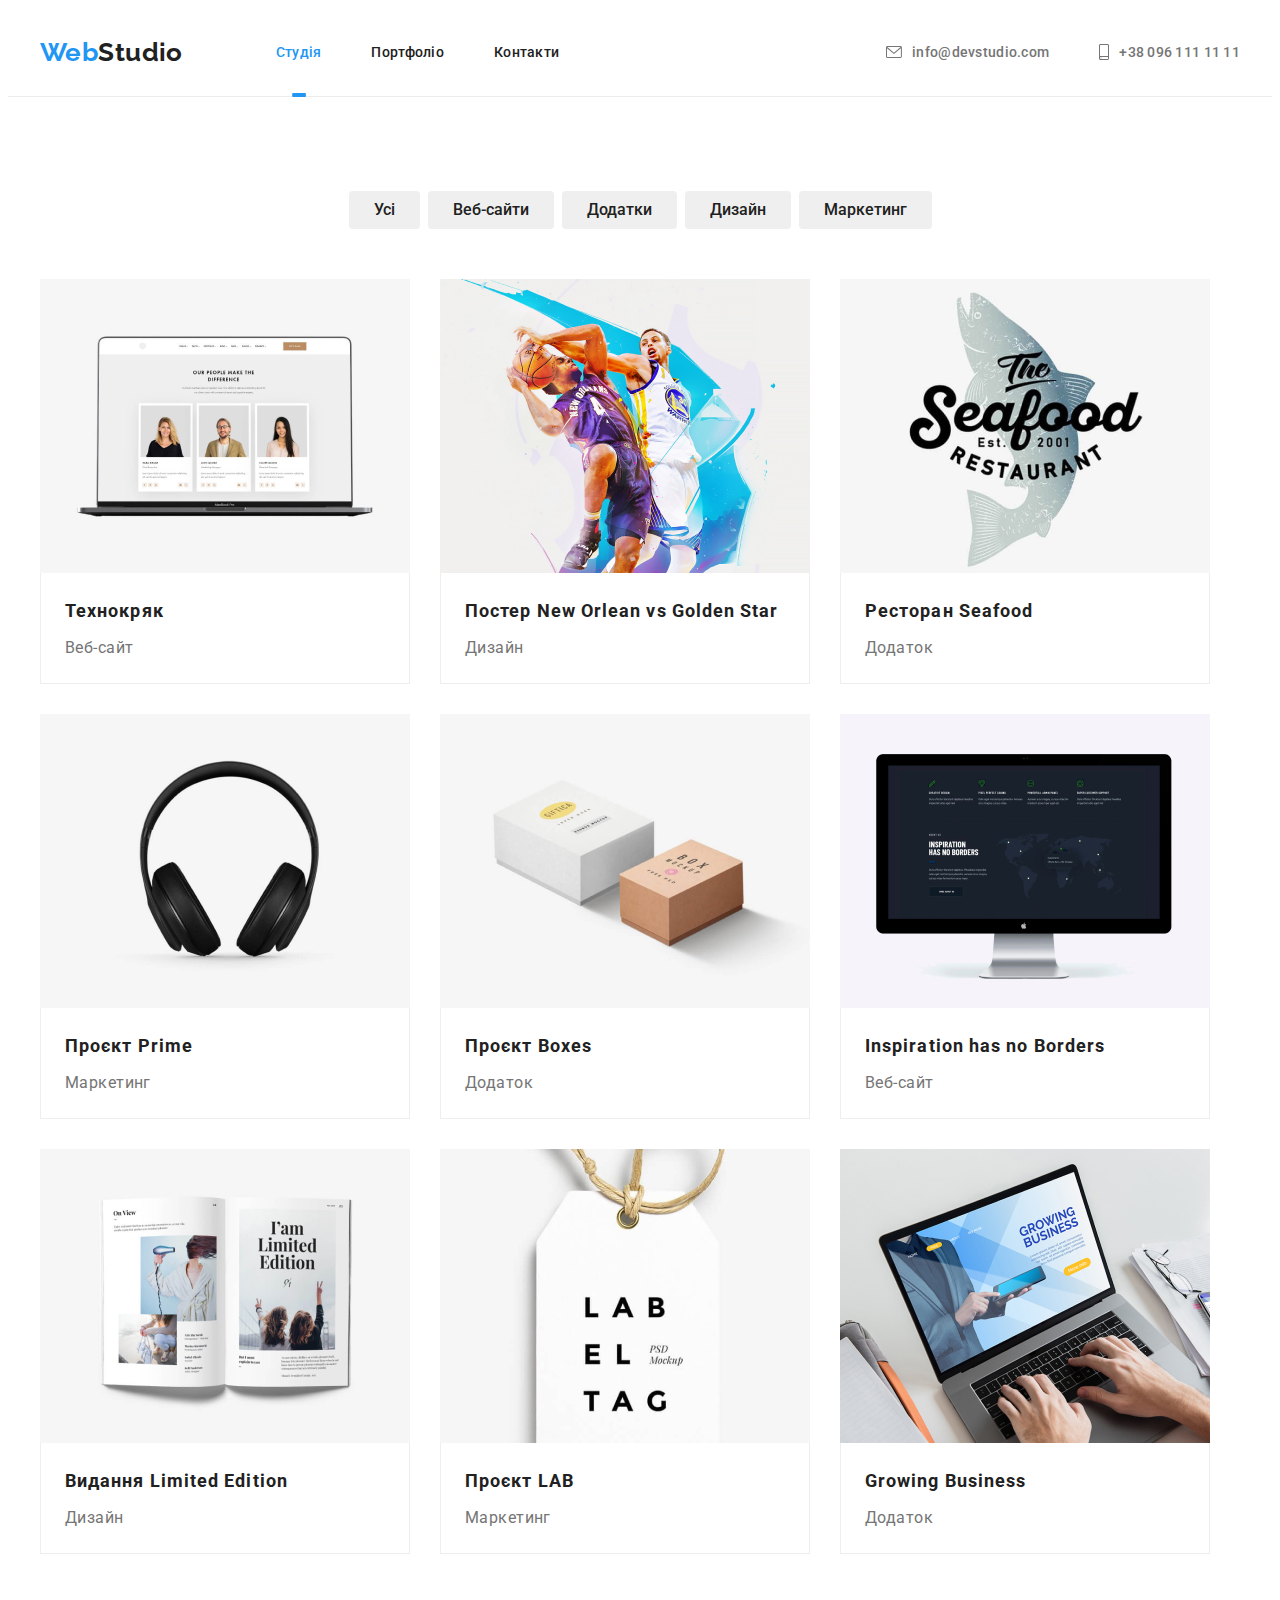
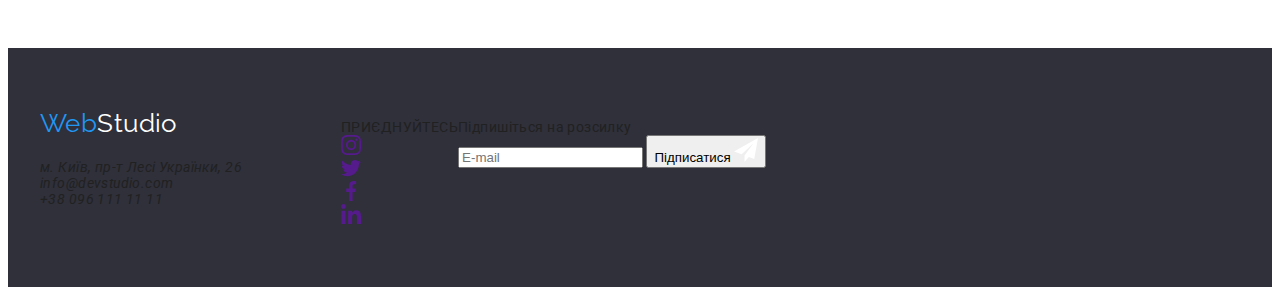
==== commit ae8fdb9e: "07hw" ====
--- a/portfolio.html
+++ b/portfolio.html
@@ -20,21 +20,22 @@
       referrerpolicy="no-referrer"
     />
     <!----Castom styles---->
+    <link rel="stylesheet" href="./css/main.min.css" />
     <link rel="stylesheet" href="./css/style.css" />
   </head>
   <body>
     <header class="header">
       <div class="header__container container">
         <nav class="nav">
-          <a href="./index.html" class="header__logo link"
+          <a href="./index.html" class="logo link"
             >Web<span class="logo__text--dark">Studio</span></a
           >
           <ul class="nav__list list">
             <li class="nav__item">
-              <a href="./index.html" class="nav__link link">Студія</a>
+              <a href="./index.html" class="nav__link link alert">Студія</a>
             </li>
             <li class="nav__item">
-              <a href="./portfolio.html" class="nav__link link alert">Портфоліо</a>
+              <a href="./portfolio.html" class="nav__link link">Портфоліо</a>
             </li>
             <li class="nav__item"><a href="" class="nav__link link">Контакти</a></li>
           </ul>
@@ -169,7 +170,7 @@
     <footer class="footer">
       <div class="footer__overlay container">
         <div class="footer__left">
-          <a class="footer__logo link" href="./index.html"
+          <a class="logo__footer link" href="./index.html"
             >Web<span class="logo__text--light">Studio</span></a
           >
           <address>
--- a/css/main.min.css
+++ b/css/main.min.css
@@ -0,0 +1 @@
+:root{--link-focus-color: #2196f3;--text-paragraf-color: #757575;--text-fon-white-color: #ffffff;--text-title-color: #212121;--background-btn-color: #188ce8;--header-border-bottom: #ececec;--background: #f5f4fa;--link-background-color: #afb1b8;--footer-bac-color: #2f303a;--border-cart: #eeeeee;--indent: 30px;--items: 3}.section{padding-top:94px;padding-bottom:94px}body{font-family:"Roboto",sans-serif;font-size:14px;background-color:var(--text-fon-white-color);color:var(--text-title-color);letter-spacing:.03em}h1,h2,h3,h4,h5,h6,p,ul{margin:0}.list{list-style:none;margin:0;padding:0}.link{text-decoration:none;color:currentColor}img{display:block;max-width:100%;height:auto}.card-set{display:-webkit-box;display:-ms-flexbox;display:flex;-ms-flex-wrap:wrap;flex-wrap:wrap;gap:var(--indent)}.card-set-indent{-ms-flex-preferred-size:calc((100% - var(--indent)*(var(--items) - 1))/var(--items));flex-basis:calc((100% - var(--indent)*(var(--items) - 1))/var(--items))}.container{width:1200px;padding:0 15px;margin:0 auto}.partners{padding:94px 0}.partners__title{margin-bottom:50px;font-size:36px;line-height:1.1666666667;text-align:center;color:var(--text-title-color)}.partners__list{display:-webkit-box;display:-ms-flexbox;display:flex;gap:30px}.partners__link{display:-webkit-box;display:-ms-flexbox;display:flex;-webkit-box-pack:center;-ms-flex-pack:center;justify-content:center;-webkit-box-align:center;-ms-flex-align:center;align-items:center;width:100%;height:100%;width:170px;height:92px;color:var(--link-background-color);border:1px solid var(--link-background-color);border-radius:4px;-webkit-transition-property:color,border;transition-property:color,border;-webkit-transition-duration:250ms,250ms;transition-duration:250ms,250ms;-webkit-transition-timing-function:cubic-bezier(0.4, 0, 0.2, 1);transition-timing-function:cubic-bezier(0.4, 0, 0.2, 1)}.partners__link:hover,.partners__link:focus{border:1px solid var(--link-focus-color);color:var(--link-focus-color)}.partners__icon{fill:currentColor}.forward{padding-bottom:0px}.forward__list{display:-webkit-box;display:-ms-flexbox;display:flex;gap:30px}.forward__title{margin-bottom:10px;width:270px;line-height:1.1428571429;text-transform:uppercase;font-size:14px;color:var(--text-title-color)}.forward__text{width:270px;line-height:1.7142857143;color:var(--text-paragraf-color)}.forward__svg{display:-webkit-box;display:-ms-flexbox;display:flex;-webkit-box-pack:center;-ms-flex-pack:center;justify-content:center;-webkit-box-align:center;-ms-flex-align:center;align-items:center;height:120px;margin-bottom:30px;background:var(--background);border-radius:4px}.header{border-bottom:1px solid var(--header-border-bottom)}.header__container{-webkit-box-align:center;-ms-flex-align:center;align-items:center;display:-webkit-box;display:-ms-flexbox;display:flex;-webkit-box-pack:justify;-ms-flex-pack:justify;justify-content:space-between}.header__list{display:-webkit-box;display:-ms-flexbox;display:flex;gap:50px}.header__contact{display:-webkit-box;display:-ms-flexbox;display:flex;-webkit-box-align:center;-ms-flex-align:center;align-items:center;font-weight:500;line-height:1.7142857143;letter-spacing:.02em;text-decoration:none;color:var(--text-paragraf-color);padding-top:32px;padding-bottom:32px;-webkit-transition-property:color;transition-property:color;-webkit-transition-duration:250ms;transition-duration:250ms;-webkit-transition-timing-function:cubic-bezier(0.4, 0, 0.2, 1);transition-timing-function:cubic-bezier(0.4, 0, 0.2, 1)}.header__contact:hover,.header__contact:focus{color:var(--link-focus-color)}.header__contact::after{color:var(--link-focus-color);position:absolute;-webkit-transform:translateX(-50%);transform:translateX(-50%);left:50%;display:block;width:100%;height:4px;border-radius:2px;bottom:-4px;background:var(--link-focus-color);opacity:1}.header__icon{margin-right:10px;fill:currentColor}.nav{display:-webkit-box;display:-ms-flexbox;display:flex;-webkit-box-align:center;-ms-flex-align:center;align-items:center}.nav__list{display:-webkit-box;display:-ms-flexbox;display:flex;gap:50px}.nav__item{font-weight:500;line-height:1.33;letter-spacing:.02em;color:var(--text-title-color)}.nav__link{position:relative;display:block;padding-top:32px;padding-bottom:32px;font-weight:500;line-height:1.33;letter-spacing:.02em;color:var(--text-title-color);-webkit-transition-property:color;transition-property:color;-webkit-transition-duration:250ms;transition-duration:250ms;-webkit-transition-timing-function:cubic-bezier(0.4, 0, 0.2, 1);transition-timing-function:cubic-bezier(0.4, 0, 0.2, 1)}.nav__link:hover,.nav__link:focus{color:var(--link-focus-color)}.nav__link:hover:after,.nav__link:focus:after{-webkit-transform:translateX(-50%) scaleX(1);transform:translateX(-50%) scaleX(1);opacity:1}.logo{margin-right:93px;font-family:"Raleway";font-weight:700;font-size:26px;line-height:1.3333333333;color:var(--link-focus-color)}.logo__text--dark{color:var(--text-title-color)}.hero{padding-top:200px;padding-bottom:200px;background-image:-webkit-gradient(linear, left top, right top, from(rgba(47, 48, 58, 0.4)), to(rgba(47, 48, 58, 0.4))),url(../images/Img\ 10.jpg);background-image:linear-gradient(to right, rgba(47, 48, 58, 0.4), rgba(47, 48, 58, 0.4)),url(../images/Img\ 10.jpg);background-position:center;background-repeat:no-repeat;background-color:rgba(47,48,58,.4);max-width:1600px;margin:0 auto}.hero__h{margin:0 auto;text-align:center;width:696px;margin-bottom:30px;font-weight:900;font-size:44px;line-height:1.3636363636;text-align:center;letter-spacing:.06em;text-transform:uppercase;color:var(--text-fon-white-color)}.hero__btn{display:block;margin:0 auto;-webkit-box-align:center;-ms-flex-align:center;align-items:center;padding:5px 31px;font-family:inherit;font-weight:700;font-size:16px;line-height:2.5;letter-spacing:.06em;color:var(--text-fon-white-color);cursor:pointer;background-color:var(--link-focus-color);-webkit-box-shadow:0px 4px 4px rgba(0,0,0,.15);box-shadow:0px 4px 4px rgba(0,0,0,.15);border-radius:4px;border:none;cursor:pointer}.production__title{margin-bottom:50px;font-size:36px;line-height:1.1666666667;text-align:center;color:var(--text-title-color)}.production__list{gap:30px;display:-webkit-box;display:-ms-flexbox;display:flex}.production__gallery{position:relative}.production__overlay{position:absolute;width:100%;height:70px;bottom:0;background:rgba(47,48,58,.8)}.production__subtitle{padding-top:27px;padding-bottom:27px;font-weight:700;font-size:14px;line-height:1.1428571429;text-align:center;text-transform:uppercase;color:var(--text-fon-white-color)}.group{background:var(--background)}.group__title{margin-bottom:50px;font-size:36px;line-height:1.1666666667;text-align:center;color:var(--text-title-color)}.group__list{display:-webkit-box;display:-ms-flexbox;display:flex;gap:30px}.group__item{background:var(--text-fon-white-color);-webkit-box-shadow:0px 1px 3px rgba(0,0,0,.12),0px 1px 1px rgba(0,0,0,.14),0px 2px 1px rgba(0,0,0,.2);box-shadow:0px 1px 3px rgba(0,0,0,.12),0px 1px 1px rgba(0,0,0,.14),0px 2px 1px rgba(0,0,0,.2);border-radius:0px 0px 4px 4px}.group__overlay{padding-top:30px;padding-bottom:30px}.group__subtitle{margin-bottom:10px;-webkit-box-pack:center;-ms-flex-pack:center;justify-content:center;font-weight:500;font-size:16px;line-height:1.1875;text-align:center;color:var(--text-title-color)}.group__text{-webkit-box-pack:center;-ms-flex-pack:center;justify-content:center;font-size:16px;line-height:1.1875;text-align:center;color:var(--text-paragraf-color)}.group-social{display:-webkit-box;display:-ms-flexbox;display:flex;-webkit-box-pack:center;-ms-flex-pack:center;justify-content:center;-webkit-box-align:center;-ms-flex-align:center;align-items:center;gap:10px;margin-top:16px}.group-social__link{display:-webkit-box;display:-ms-flexbox;display:flex;-webkit-box-align:center;-ms-flex-align:center;align-items:center;-webkit-box-pack:center;-ms-flex-pack:center;justify-content:center;width:44px;height:44px;border-radius:50%;color:var(--link-background-color);background-color:var(--text-fon-white-color);outline:none;-webkit-transition-property:color,background-color;transition-property:color,background-color;-webkit-transition-duration:250ms;transition-duration:250ms;-webkit-transition-timing-function:cubic-bezier(0.4, 0, 0.2, 1);transition-timing-function:cubic-bezier(0.4, 0, 0.2, 1)}.group-social__link:hover,.group-social__link:focus{color:var(--text-fon-white-color);background-color:var(--link-focus-color)}.group-social__icon{fill:currentColor}.footer{padding-top:60px;padding-bottom:60px;background-color:var(--footer-bac-color)}.footer__overlay{display:-webkit-box;display:-ms-flexbox;display:flex;-webkit-box-align:baseline;-ms-flex-align:baseline;align-items:baseline}.footer__left{margin-right:70px;min-width:231px}.footer__items{margin-bottom:9px}.footer__gps{display:block;font-style:normal;line-height:24px;color:var(--text-fon-white-color)}.footer__link{display:block;font-style:normal;line-height:1.7142857143;text-decoration:none;color:rgba(255,255,255,.6);-webkit-transition-property:color;transition-property:color;-webkit-transition-duration:250ms;transition-duration:250ms;-webkit-transition-timing-function:cubic-bezier(0.4, 0, 0.2, 1);transition-timing-function:cubic-bezier(0.4, 0, 0.2, 1)}.footer__link:hover,.footer__link:focus{color:var(--link-focus-color)}.footer-social__title{margin-bottom:20px;display:-webkit-box;display:-ms-flexbox;display:flex;font-weight:700;font-size:14px;line-height:1.1428571429;text-transform:uppercase;color:var(--text-fon-white-color);font-style:normal}.footer-social__list{display:-webkit-box;display:-ms-flexbox;display:flex;-webkit-box-pack:center;-ms-flex-pack:center;justify-content:center;-webkit-box-align:center;-ms-flex-align:center;align-items:center;gap:10px}.footer-social__item{width:44px;height:44px}.footer-social__link{display:-webkit-box;display:-ms-flexbox;display:flex;-webkit-box-pack:center;-ms-flex-pack:center;justify-content:center;-webkit-box-align:center;-ms-flex-align:center;align-items:center;width:100%;height:100%;border-radius:50%;outline:none;fill:var(--text-fon-white-color);background-color:rgba(255,255,255,.1);-webkit-transition-property:background-color;transition-property:background-color;-webkit-transition-duration:250ms;transition-duration:250ms;-webkit-transition-timing-function:cubic-bezier(0.4, 0, 0.2, 1);transition-timing-function:cubic-bezier(0.4, 0, 0.2, 1)}.footer-social__link:hover,.footer-social__link:focus{color:var(--text-fon-white-color);background-color:var(--link-focus-color)}.footre-social__icon{fill:currentColor}.footer-email__overlay{margin-left:93px}.footer-email__subtitle{display:-webkit-box;display:-ms-flexbox;display:flex;margin-bottom:20px;font-weight:700;font-size:14px;line-height:1.1428571429;letter-spacing:.03em;text-transform:uppercase;color:var(--text-fon-white-color)}.footer-email__box{display:-webkit-box;display:-ms-flexbox;display:flex;gap:12px}.footer-email__footer{display:-webkit-box;display:-ms-flexbox;display:flex;gap:12px;width:358px;height:50px;padding:16px 15px;color:var(--text-fon-white-color);border:1px solid rgba(255,255,255,.3);-webkit-filter:drop-shadow(0px 4px 4px rgba(0, 0, 0, 0.15));filter:drop-shadow(0px 4px 4px rgba(0, 0, 0, 0.15));border-radius:4px;background:#2f303a;outline:1px solid rgba(0,0,0,0);outline-offset:-1px;-webkit-transition-property:border-color;transition-property:border-color;-webkit-transition-duration:250ms;transition-duration:250ms;-webkit-transition-timing-function:cubic-bezier(0.4, 0, 0.2, 1);transition-timing-function:cubic-bezier(0.4, 0, 0.2, 1)}.footer-email__footer:focus{border-color:var(--link-focus-color)}.footer-email__footer:placeholder{display:-webkit-box;display:-ms-flexbox;display:flex;-webkit-box-align:center;-ms-flex-align:center;align-items:center;letter-spacing:.03em;margin-right:16px;font-weight:400;font-size:16px;line-height:1.25;color:rgba(255,255,255,.6)}.footer-email__btn{display:-webkit-box;display:-ms-flexbox;display:flex;-webkit-box-align:center;-ms-flex-align:center;align-items:center;-webkit-box-pack:center;-ms-flex-pack:center;justify-content:center;padding:10px 28px;min-width:200px;min-height:50px;font-weight:700;font-size:16px;line-height:1.875;color:var(--text-fon-white-color);background:var(--link-focus-color);-webkit-box-shadow:0px 4px 4px rgba(0,0,0,.15);box-shadow:0px 4px 4px rgba(0,0,0,.15);border-radius:4px;cursor:pointer;border:none}.footer-email__icon{top:13px;right:28px;margin-left:10px}.logo__footer{display:block;margin-bottom:20px;font-family:"Raleway";font-size:26px;line-height:1.1923076923;color:var(--link-focus-color)}.logo__text--light{width:145px;color:var(--text-fon-white-color)}.backdrop{position:fixed;width:100%;height:100%;left:0;top:0;background-color:rgba(0,0,0,.2);-webkit-backdrop-filter:blur(2px);backdrop-filter:blur(2px);-webkit-transition-property:opacity,visibility;transition-property:opacity,visibility;-webkit-transition-duration:250ms;transition-duration:250ms;-webkit-transition-timing-function:cubic-bezier(0.4, 0, 0.2, 1);transition-timing-function:cubic-bezier(0.4, 0, 0.2, 1)}.backdrop.is-hidden{opacity:0;visibility:hidden;pointer-events:none}.backdrop.is-hidden .modal{opacity:0;-webkit-transform:translateX(-50%) translateY(-70%);transform:translateX(-50%) translateY(-70%)}.modal__overlay{position:absolute;top:50%;left:50%;-webkit-transform:translateX(-50%) translateY(-50%);transform:translateX(-50%) translateY(-50%);width:528px;min-height:581px;padding:40px;background:var(--text-fon-white-color);-webkit-box-shadow:0px 1px 3px rgba(0,0,0,.12),0px 1px 1px rgba(0,0,0,.14),0px 2px 1px rgba(0,0,0,.2);box-shadow:0px 1px 3px rgba(0,0,0,.12),0px 1px 1px rgba(0,0,0,.14),0px 2px 1px rgba(0,0,0,.2);border-radius:4px}.modal__close{position:absolute;top:8px;right:8px;padding:0;display:-webkit-inline-box;display:-ms-inline-flexbox;display:inline-flex;-webkit-box-align:center;-ms-flex-align:center;align-items:center;-webkit-box-pack:center;-ms-flex-pack:center;justify-content:center;width:30px;height:30px;border-radius:50%;background:var(--text-fon-white-color);border:1px solid rgba(0,0,0,.1);cursor:pointer}.modal__close:hover,.modal__close:focus{fill:var(--link-focus-color)}.modal__icon{fill:currentColor}.modal__title{display:block;margin-bottom:12px;font-weight:700;font-size:20px;line-height:1.15;text-align:center;letter-spacing:.03em;color:var(--text-title-color)}.modal__group{margin-bottom:20px}.modal__label{display:block;font-size:12px;line-height:1.1666666667;letter-spacing:.01em;color:var(--text-paragraf-color);margin-bottom:4px}.modal__wrapper{position:relative;margin-bottom:10px}.modal__imput{width:100%;height:38px;padding-left:42px;padding-right:42px;border:1px solid rgba(33,33,33,.2);border-radius:4px;outline:1px solid rgba(0,0,0,0);outline-offset:-1px;-webkit-transition-property:border-color;transition-property:border-color;-webkit-transition-duration:250ms;transition-duration:250ms;-webkit-transition-timing-function:cubic-bezier(0.4, 0, 0.2, 1);transition-timing-function:cubic-bezier(0.4, 0, 0.2, 1)}.modal__imput:focus{border-color:var(--link-focus-color)}.modal__imput:focus+.form__icon{fill:var(--link-focus-color)}.modal-form__icon{position:absolute;top:50%;left:12px;-webkit-transform:translateY(-50%);transform:translateY(-50%);-webkit-transition-property:fill;transition-property:fill;-webkit-transition-duration:250ms;transition-duration:250ms;-webkit-transition-timing-function:cubic-bezier(0.4, 0, 0.2, 1);transition-timing-function:cubic-bezier(0.4, 0, 0.2, 1)}.modal__message{display:block;width:100%;height:118px;resize:none;padding:16px 12px;border:1px solid rgba(33,33,33,.2);border-radius:4px;outline:1px solid rgba(0,0,0,0);outline-offset:-1px;-webkit-transition-property:order-color;transition-property:order-color;-webkit-transition-duration:250ms;transition-duration:250ms;-webkit-transition-timing-function:cubic-bezier(0.4, 0, 0.2, 1);transition-timing-function:cubic-bezier(0.4, 0, 0.2, 1)}.modal__message:focus{border-color:var(--link-focus-color)}.modal__message.placeholder{margin-left:16px}.modal__agreement{display:-webkit-box;display:-ms-flexbox;display:flex;-webkit-box-pack:center;-ms-flex-pack:center;justify-content:center;-webkit-box-align:center;-ms-flex-align:center;align-items:center;gap:7px;margin-bottom:30px}.modal__agreement--desc{-webkit-user-select:none;-moz-user-select:none;-ms-user-select:none;user-select:none;font-size:14px;line-height:1.7142857143;letter-spacing:.03em;color:var(--text-paragraf-color)}.modal__agreement--link{color:var(--link-focus-color);text-underline-offset:2px}.modal__checkbox{-webkit-appearance:none;-moz-appearance:none;appearance:none;width:16px;height:15px;outline:2px solid rgba(0,0,0,0);outline-offset:-2px;border:2px solid;border-radius:2px;background-position:center;background-repeat:no-repeat;background-size:0;-webkit-transition-property:outline-color,background-color,background-size;transition-property:outline-color,background-color,background-size;-webkit-transition-duration:250ms;transition-duration:250ms;-webkit-transition-timing-function:cubic-bezier(0.4, 0, 0.2, 1);transition-timing-function:cubic-bezier(0.4, 0, 0.2, 1)}.modal__checkbox:checked{outline-color:var(--link-focus-color);background-color:var(--link-focus-color);background-image:url("data:image/svg+xml,%3Csvg width='13' height='10' viewBox='0 0 13 10' fill='none' xmlns='http://www.w3.org/2000/svg'%3E%3Cpath d='M1.95703 4.75166L1.88825 4.68604L1.81923 4.75141L0.93123 5.59258L0.854858 5.66492L0.930974 5.73753L4.42671 9.07236L4.49574 9.1382L4.56476 9.07236L12.069 1.91352L12.1449 1.84116L12.069 1.76881L11.1873 0.927644L11.1183 0.861826L11.0493 0.927611L4.49577 7.17353L1.95703 4.75166Z' fill='white' stroke='white' stroke-width='0.2'/%3E%3C/svg%3E");background-size:11px 8px}.modal__btn{display:block;margin:0 auto;-webkit-box-align:center;-ms-flex-align:center;align-items:center;padding:10px 52px;font-weight:700;font-size:16px;line-height:1.875;letter-spacing:.06em;color:var(--text-fon-white-color);background:var(--background-btn-color);-webkit-box-shadow:0px 4px 4px rgba(0,0,0,.15);box-shadow:0px 4px 4px rgba(0,0,0,.15);border-radius:4px;cursor:pointer;border:none}.filters__list{display:-webkit-box;display:-ms-flexbox;display:flex;gap:8px;-webkit-box-pack:center;-ms-flex-pack:center;justify-content:center;margin-bottom:50px}.filters__btn{min-width:23px;min-height:38px;display:inline-block;padding:6px 25px;font-family:inherit;font-weight:500;font-size:16px;line-height:1.625;text-align:center;color:var(--text-title-color);border-radius:4px;cursor:pointer;border:none;-webkit-transition-property:color,background-color,-webkit-box-shadow;transition-property:color,background-color,-webkit-box-shadow;transition-property:color,background-color,box-shadow;transition-property:color,background-color,box-shadow,-webkit-box-shadow;-webkit-transition-duration:250ms;transition-duration:250ms;-webkit-transition-timing-function:cubic-bezier(0.4, 0, 0.2, 1);transition-timing-function:cubic-bezier(0.4, 0, 0.2, 1)}.filters__btn:hover,.filters__btn:focus{color:var(--text-fon-white-color);background-color:var(--link-focus-color);-webkit-box-shadow:0px 3px 1px rgba(0,0,0,.1),0px 1px 2px rgba(0,0,0,.08),0px 2px 2px rgba(0,0,0,.12);box-shadow:0px 3px 1px rgba(0,0,0,.1),0px 1px 2px rgba(0,0,0,.08),0px 2px 2px rgba(0,0,0,.12)}.alert{color:var(--link-focus-color)}.alert::after{content:"";position:absolute;-webkit-transform:translateX(-50%) scaleX(0.3);transform:translateX(-50%) scaleX(0.3);left:50%;display:block;width:100%;height:4px;border-radius:2px;bottom:-4px;background:var(--link-focus-color);opacity:1;-webkit-transition-property:color;transition-property:color;-webkit-transition-duration:250ms;transition-duration:250ms;-webkit-transition-timing-function:cubic-bezier(0.4, 0, 0.2, 1);transition-timing-function:cubic-bezier(0.4, 0, 0.2, 1)}/*# sourceMappingURL=main.min.css.map */--- a/css/style.css
+++ b/css/style.css
@@ -69,7 +69,7 @@
 /* ------------------reset end---------------- */
 
 /* ------------------HAEDER---------------- */
-
+/* 
 .header {
   border-bottom: 1px solid var(--header-border-bottom);
 }
@@ -78,79 +78,6 @@
   align-items: center;
   display: flex;
   justify-content: space-between;
-}
-
-.nav {
-  display: flex;
-  align-items: center;
-}
-
-.header__logo {
-  margin-right: 93px;
-  font-family: 'Raleway';
-  font-weight: 700;
-  font-size: 26px;
-  line-height: calc(16 / 12);
-  color: var(--link-focus-color);
-}
-
-.logo__text--dark {
-  color: var(--text-title-color);
-}
-
-.nav__list {
-  display: flex;
-  gap: 50px;
-}
-
-.nav__item {
-  font-weight: 500;
-  line-height: 1.33;
-  letter-spacing: 0.02em;
-  color: var(--text-title-color);
-}
-.nav__link {
-  position: relative;
-  display: block;
-  padding-top: 32px;
-  padding-bottom: 32px;
-  font-weight: 500;
-  line-height: 1.33;
-  letter-spacing: 0.02em;
-  color: var(--text-title-color);
-  transition-property: color;
-  transition-duration: 250ms;
-  transition-timing-function: cubic-bezier(0.4, 0, 0.2, 1);
-}
-.alert {
-  color: var(--link-focus-color);
-}
-.nav__link::after {
-  content: '';
-  position: absolute;
-  transform: translateX(-50%) scaleX(0.3);
-  left: 50%;
-
-  display: block;
-  width: 100%;
-  height: 4px;
-  border-radius: 2px;
-  bottom: -4px;
-
-  background: var(--link-focus-color);
-  opacity: 0;
-  transition-property: color;
-  transition-duration: 250ms;
-  transition-timing-function: cubic-bezier(0.4, 0, 0.2, 1);
-}
-.nav__link:hover,
-.nav__link:focus {
-  color: var(--link-focus-color);
-}
-.nav__link:hover:after,
-.nav__link:focus:after {
-  transform: translateX(-50%) scaleX(1);
-  opacity: 1;
 }
 
 .header__list {
@@ -196,11 +123,81 @@
 .header__icon {
   margin-right: 10px;
   fill: currentColor;
-}
+} */
+/* .nav {
+  display: flex;
+  align-items: center;
+}
+.nav__list {
+  display: flex;
+  gap: 50px;
+}
+
+.nav__item {
+  font-weight: 500;
+  line-height: 1.33;
+  letter-spacing: 0.02em;
+  color: var(--text-title-color);
+}
+.nav__link {
+  position: relative;
+  display: block;
+  padding-top: 32px;
+  padding-bottom: 32px;
+  font-weight: 500;
+  line-height: 1.33;
+  letter-spacing: 0.02em;
+  color: var(--text-title-color);
+  transition-property: color;
+  transition-duration: 250ms;
+  transition-timing-function: cubic-bezier(0.4, 0, 0.2, 1);
+}
+.alert {
+  color: var(--link-focus-color);
+}
+.nav__link::after {
+  content: '';
+  position: absolute;
+  transform: translateX(-50%) scaleX(0.3);
+  left: 50%;
+
+  display: block;
+  width: 100%;
+  height: 4px;
+  border-radius: 2px;
+  bottom: -4px;
+
+  background: var(--link-focus-color);
+  opacity: 0;
+  transition-property: color;
+  transition-duration: 250ms;
+  transition-timing-function: cubic-bezier(0.4, 0, 0.2, 1);
+}
+.nav__link:hover,
+.nav__link:focus {
+  color: var(--link-focus-color);
+}
+.nav__link:hover:after,
+.nav__link:focus:after {
+  transform: translateX(-50%) scaleX(1);
+  opacity: 1;
+} */
+/* .logo {
+  margin-right: 93px;
+  font-family: 'Raleway';
+  font-weight: 700;
+  font-size: 26px;
+  line-height: calc(16 / 12);
+  color: var(--link-focus-color);
+}
+
+.logo__text--dark {
+  color: var(--text-title-color);
+} */
 /* ------------------HAEDER---------------- */
 
 /* ------------------hero---------------- */
-.hero {
+/* .hero {
   padding-top: 200px;
   padding-bottom: 200px;
   background-image: linear-gradient(to right, rgba(47, 48, 58, 0.4), rgba(47, 48, 58, 0.4)),
@@ -241,13 +238,13 @@
   border-radius: 4px;
   border: none;
   cursor: pointer;
-}
+} */
 
 /* ------------------hero---------------- */
 
 /* ------------------forward---------------- */
 
-.forward {
+/* .forward {
   padding-bottom: 0px;
 }
 .forward__list {
@@ -275,13 +272,13 @@
   margin-bottom: 30px;
   background: var(--background);
   border-radius: 4px;
-}
+} */
 
 /* ------------------forward---------------- */
 
 /* -----------------production---------------- */
 
-.production__title {
+/* .production__title {
   margin-bottom: 50px;
   font-size: 36px;
   line-height: calc(42 / 36);
@@ -315,12 +312,12 @@
   text-align: center;
   text-transform: uppercase;
   color: var(--text-fon-white-color);
-}
+} */
 /* ------------------production---------------- */
 
 /* ------------------group---------------- */
 
-.group {
+/* .group {
   background: var(--background);
 }
 
@@ -367,14 +364,14 @@
   color: var(--text-paragraf-color);
 }
 
-.social {
+.group-social {
   display: flex;
   justify-content: center;
   align-items: center;
   gap: 10px;
   margin-top: 16px;
 }
-.social__link {
+.group-social__link {
   display: flex;
   align-items: center;
   justify-content: center;
@@ -388,17 +385,19 @@
   transition-duration: 250ms;
   transition-timing-function: cubic-bezier(0.4, 0, 0.2, 1);
 }
-.social__icon {
+
+.group-social__link:hover,
+.group-social__link:focus {
+  color: var(--text-fon-white-color);
+  background-color: var(--link-focus-color);
+}
+
+.group-social__icon {
   fill: currentColor;
-}
-.social__link:hover,
-.social__link:focus {
-  color: var(--text-fon-white-color);
-  background-color: var(--link-focus-color);
-}
+} */
 /* ------------------group---------------- */
 /* -----------------partners ---------------- */
-.partners {
+/* .partners {
   padding: 94px 0;
 }
 .partners__title {
@@ -427,19 +426,20 @@
   transition-duration: 250ms, 250ms;
   transition-timing-function: cubic-bezier(0.4, 0, 0.2, 1);
 }
-.partners__icon {
-  fill: currentColor;
-}
 
 .partners__link:hover,
 .partners__link:focus {
   border: 1px solid var(--link-focus-color);
   color: var(--link-focus-color);
 }
+
+.partners__icon {
+  fill: currentColor;
+} */
 /* -----------------partners---------------- */
 
 /* ------------------footer---------------- */
-.footer {
+/* .footer {
   padding-top: 60px;
   padding-bottom: 60px;
   background-color: var(--footer-bac-color);
@@ -454,18 +454,6 @@
   min-width: 231px;
 }
 
-.footer__logo {
-  display: block;
-  margin-bottom: 20px;
-  font-family: 'Raleway';
-  font-size: 26px;
-  line-height: calc(31 / 26);
-  color: var(--link-focus-color);
-}
-.logo__text--light {
-  width: 145px;
-  color: var(--text-fon-white-color);
-}
 .footre__items {
   margin-bottom: 9px;
 }
@@ -613,12 +601,24 @@
   top: 13px;
   right: 28px;
   margin-left: 10px;
-}
-
+} */
+
+/* .logo__footer {
+  display: block;
+  margin-bottom: 20px;
+  font-family: 'Raleway';
+  font-size: 26px;
+  line-height: calc(31 / 26);
+  color: var(--link-focus-color);
+}
+.logo__text--light {
+  width: 145px;
+  color: var(--text-fon-white-color);
+} */
 /* ------------------footer---------------- */
 
 /* ------------------Modal-windov---------------- */
-.backdrop {
+/* .backdrop {
   position: fixed;
   width: 100%;
   height: 100%;
@@ -635,6 +635,12 @@
   visibility: hidden;
   pointer-events: none;
 }
+
+.backdrop.is-hidden .modal {
+  opacity: 0;
+  transform: translateX(-50%) translateY(-70%);
+} */
+/* 
 .modal__overlay {
   position: absolute;
   top: 50%;
@@ -649,10 +655,7 @@
     0px 2px 1px rgba(0, 0, 0, 0.2);
   border-radius: 4px;
 }
-.backdrop.is-hidden .modal {
-  opacity: 0;
-  transform: translateX(-50%) translateY(-70%);
-}
+
 .modal__close {
   position: absolute;
   top: 8px;
@@ -730,7 +733,7 @@
   fill: var(--link-focus-color);
 }
 
-.form__icon {
+.modal-form__icon {
   position: absolute;
   top: 50%;
   left: 12px;
@@ -828,12 +831,12 @@
   border-radius: 4px;
   cursor: pointer;
   border: none;
-}
+} */
 /* ------------------Modal-windov---------------- */
 
 /* ------------------portfolio-hero---------------- */
 
-.filters__list {
+/* .filters__list {
   display: flex;
   gap: 8px;
   justify-content: center;
@@ -865,7 +868,7 @@
   background-color: var(--link-focus-color);
   box-shadow: 0px 3px 1px rgba(0, 0, 0, 0.1), 0px 1px 2px rgba(0, 0, 0, 0.08),
     0px 2px 2px rgba(0, 0, 0, 0.12);
-}
+} */
 
 /* ------------------progecr---------------- */
 
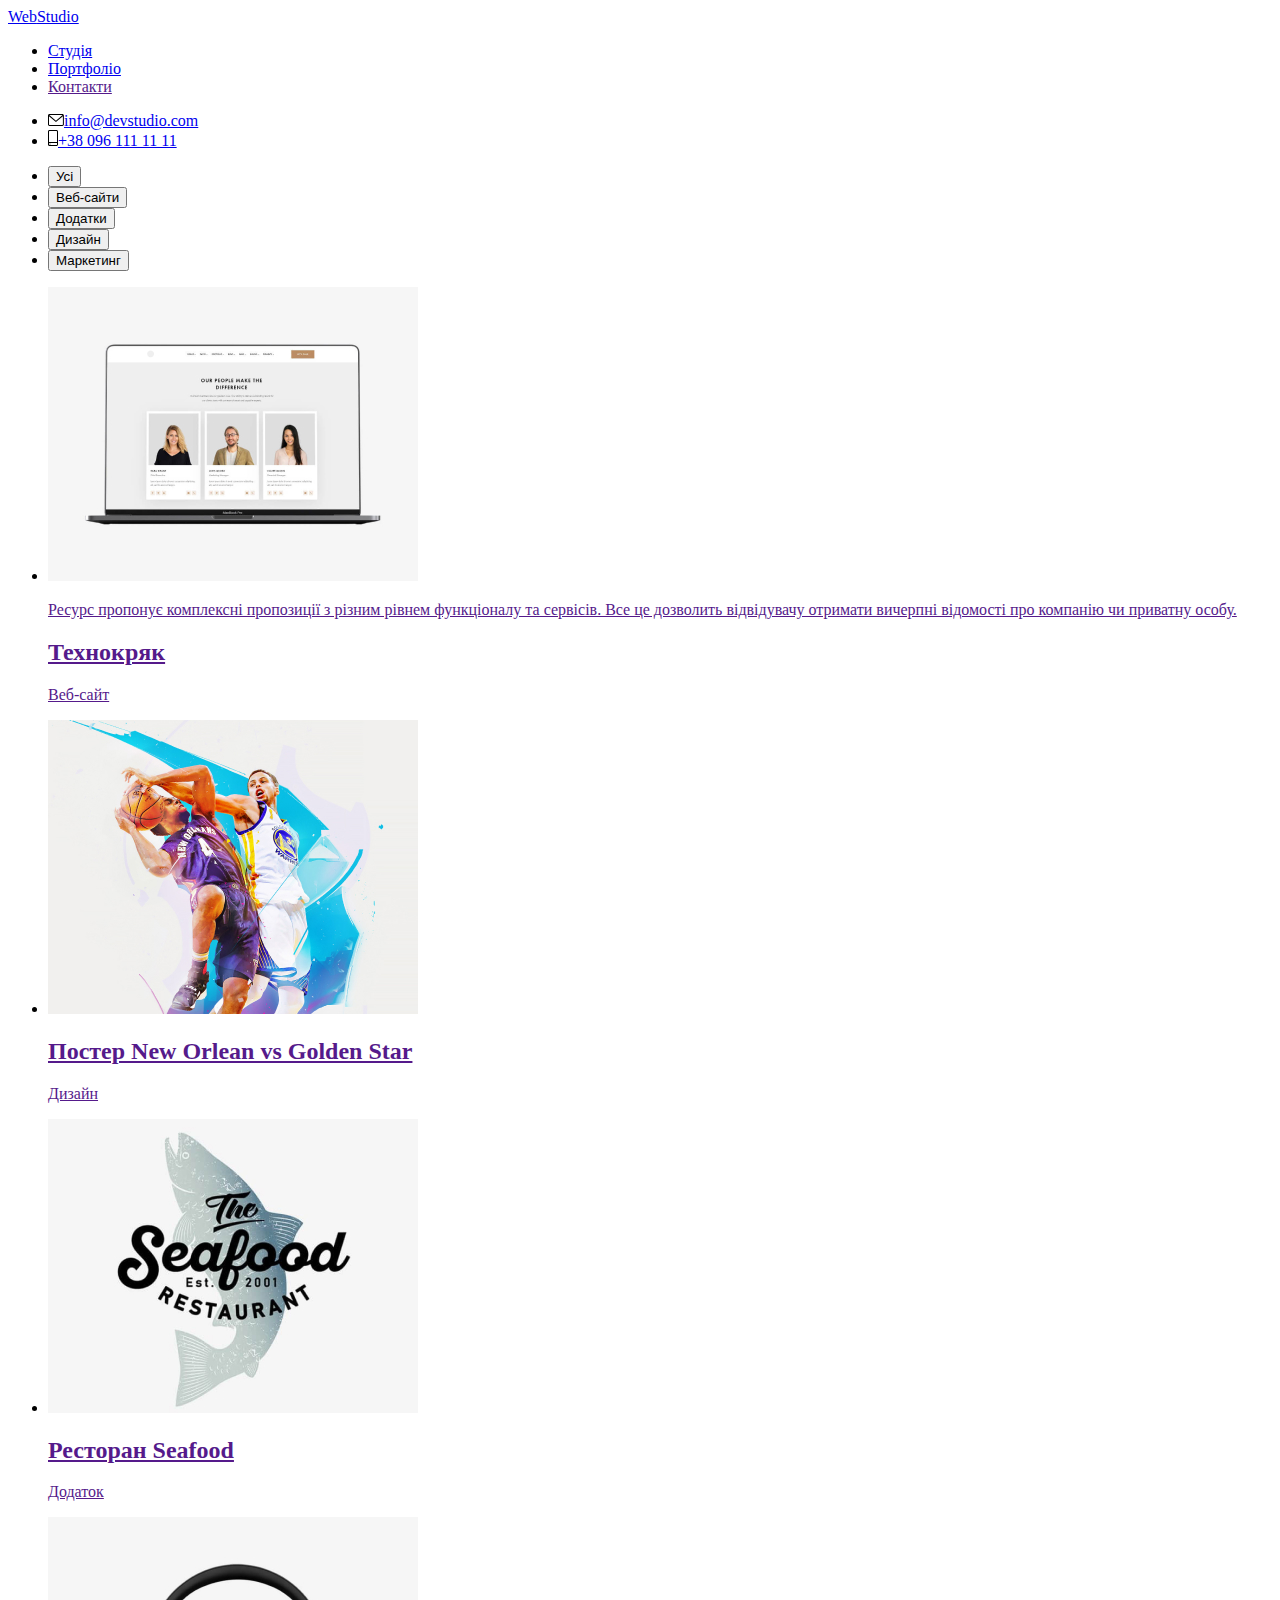
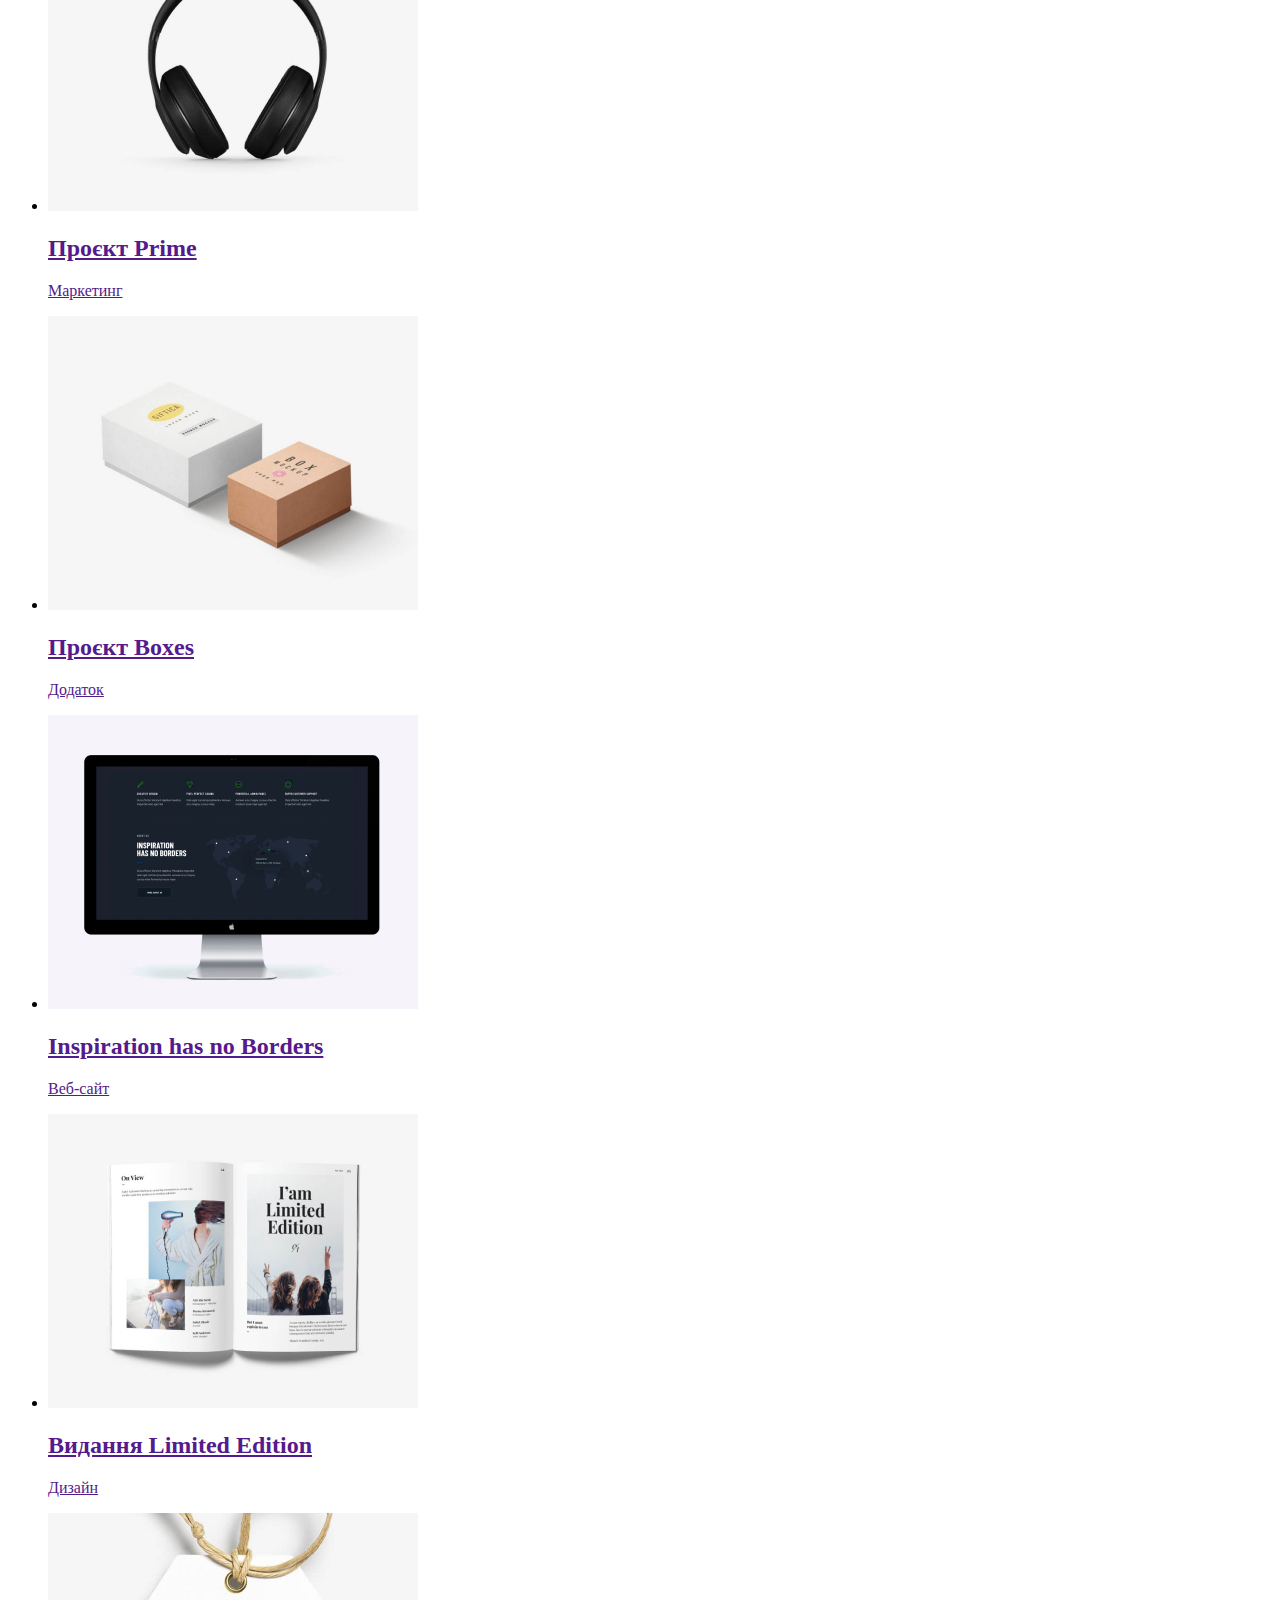
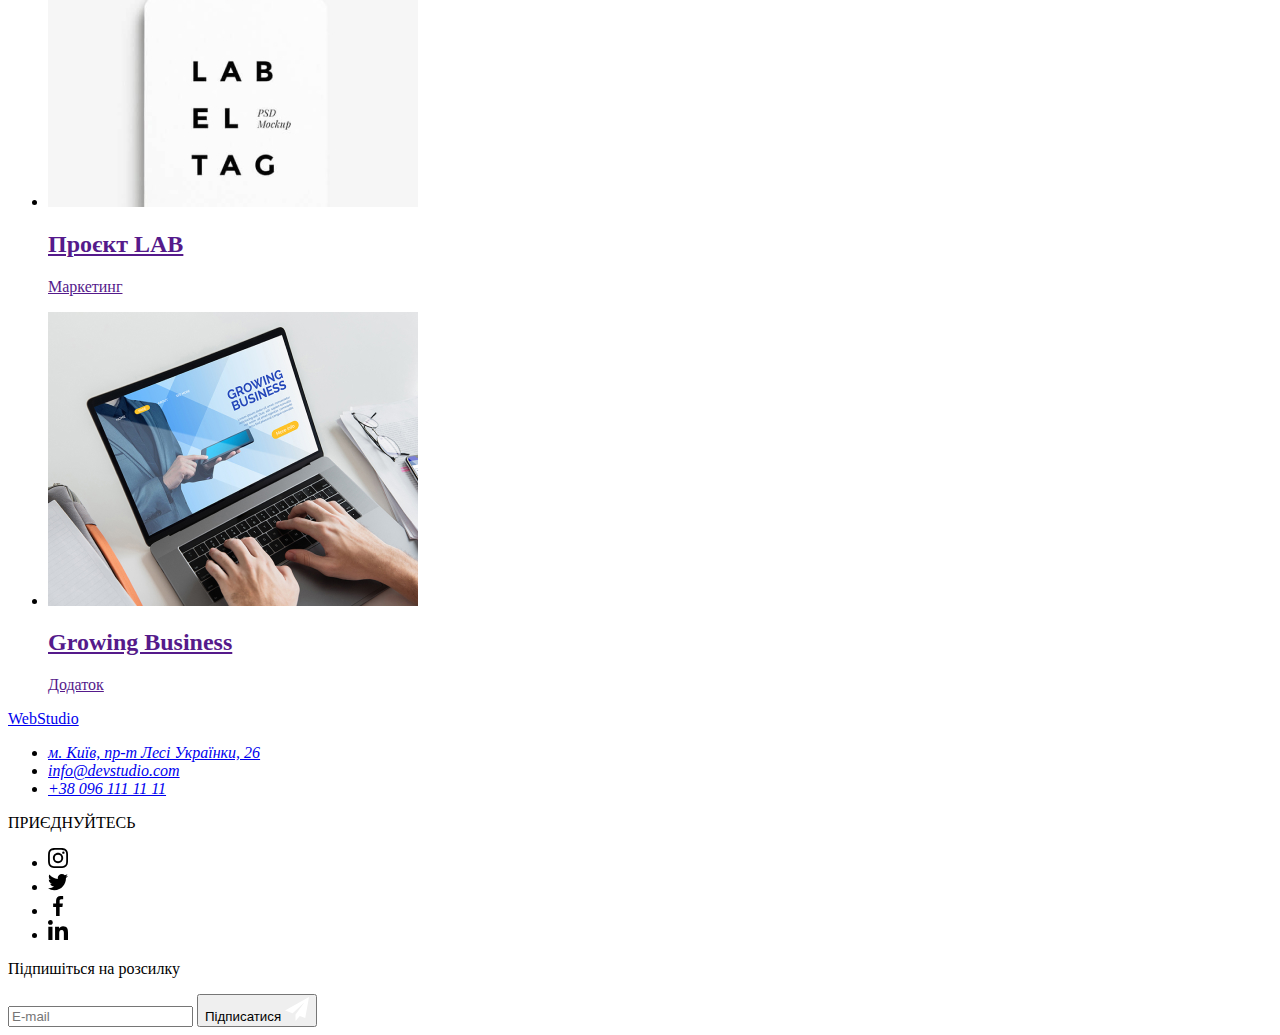
==== commit 9a47e9ba: "07hw" ====
--- a/portfolio.html
+++ b/portfolio.html
@@ -21,7 +21,6 @@
     />
     <!----Castom styles---->
     <link rel="stylesheet" href="./css/main.min.css" />
-    <link rel="stylesheet" href="./css/style.css" />
   </head>
   <body>
     <header class="header">
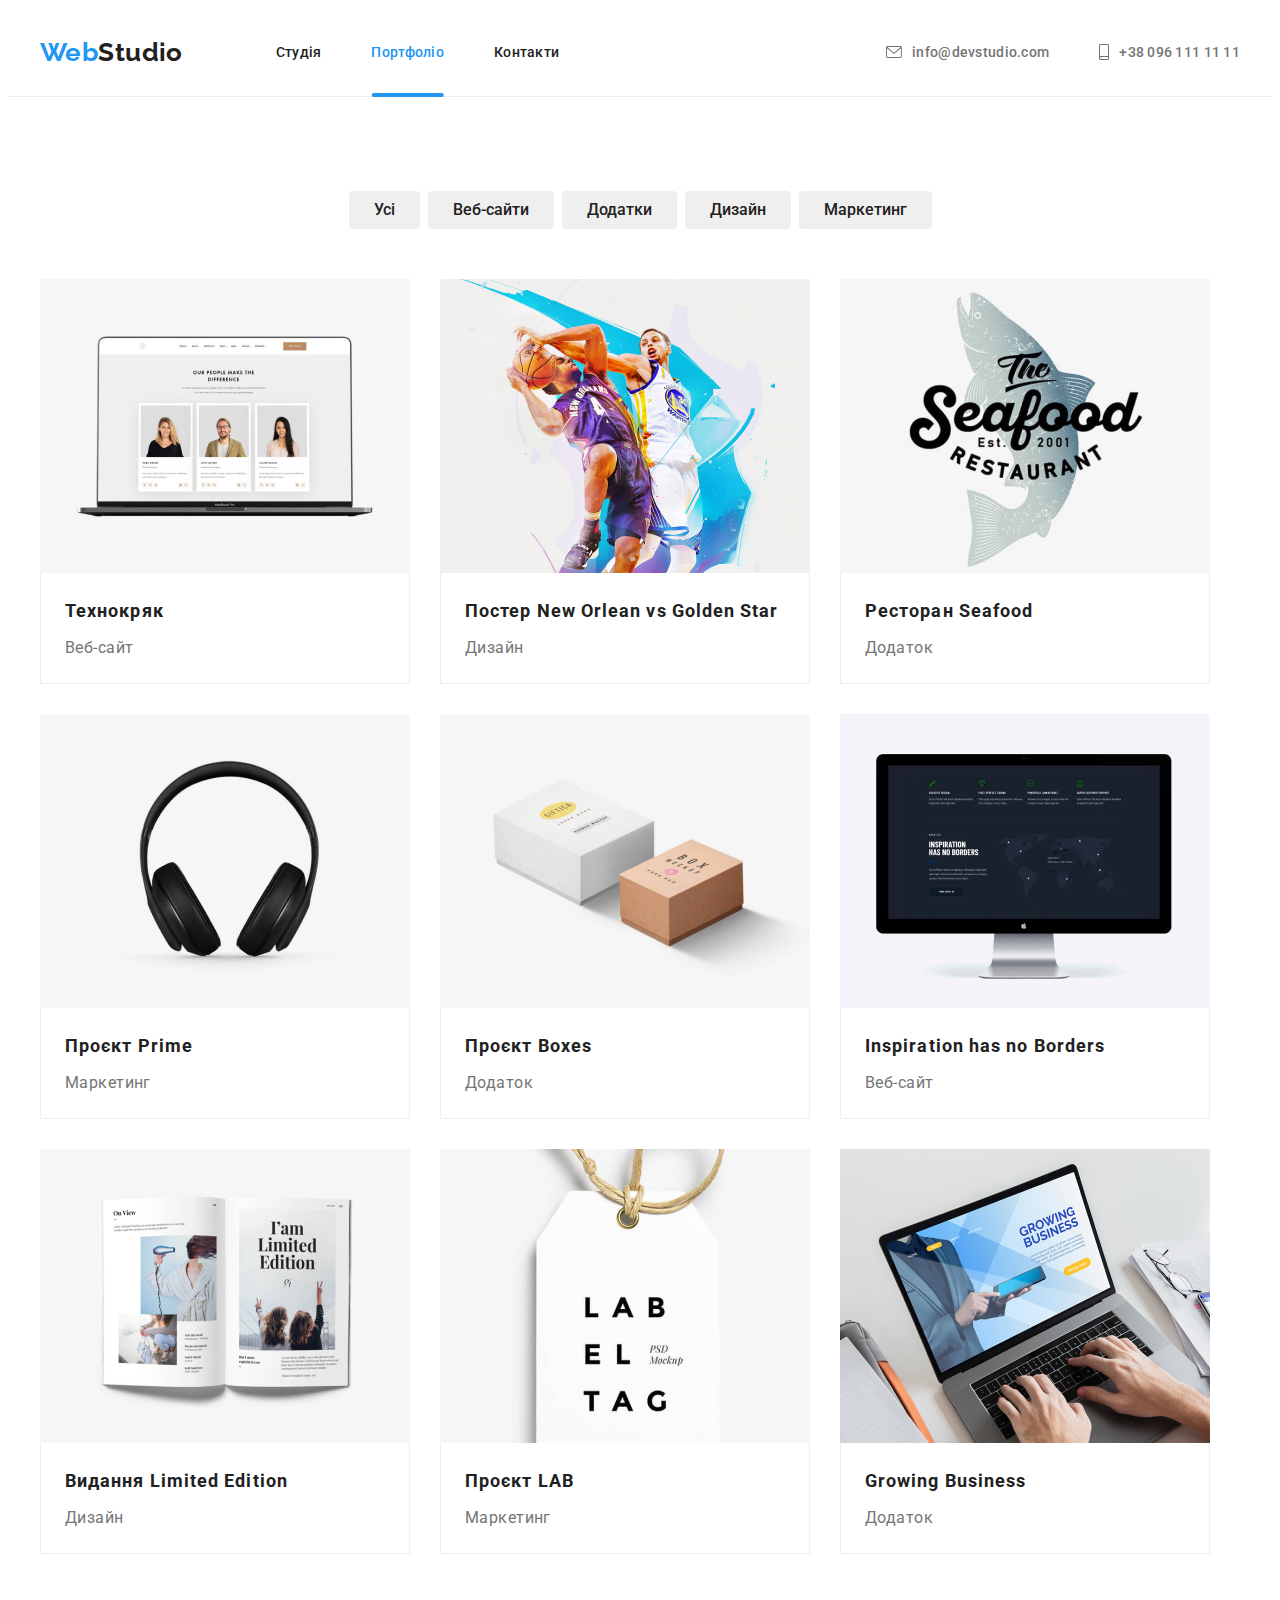
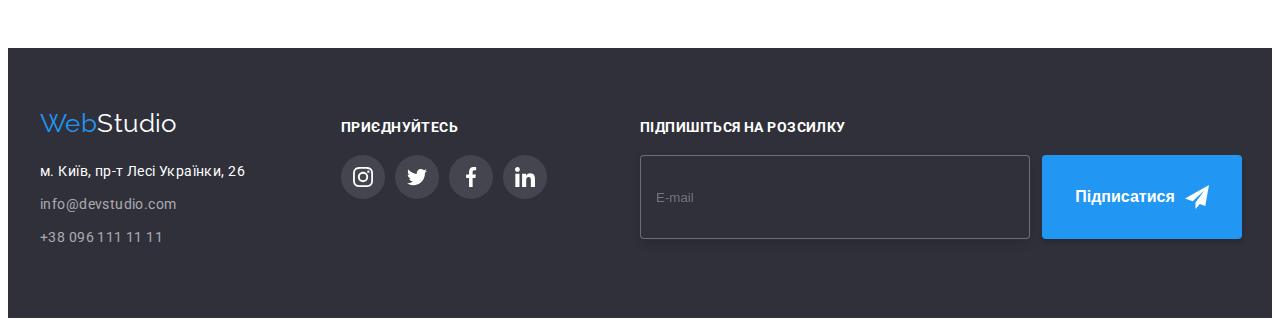
==== commit f1147bb1: "07hw" ====
--- a/portfolio.html
+++ b/portfolio.html
@@ -21,6 +21,7 @@
     />
     <!----Castom styles---->
     <link rel="stylesheet" href="./css/main.min.css" />
+    <!-- <link rel="stylesheet" href="./css/style.css" /> -->
   </head>
   <body>
     <header class="header">
@@ -31,10 +32,10 @@
           >
           <ul class="nav__list list">
             <li class="nav__item">
-              <a href="./index.html" class="nav__link link alert">Студія</a>
+              <a href="./index.html" class="nav__link link">Студія</a>
             </li>
             <li class="nav__item">
-              <a href="./portfolio.html" class="nav__link link">Портфоліо</a>
+              <a href="./portfolio.html" class="nav__link link alert">Портфоліо</a>
             </li>
             <li class="nav__item"><a href="" class="nav__link link">Контакти</a></li>
           </ul>
@@ -174,94 +175,94 @@
           >
           <address>
             <ul class="list">
-              <li class="footre__items">
+              <li class="footer__items">
                 <a
-                  class="footre__gps link"
+                  class="footer__gps link"
                   href="https://www.google.com/maps/place/%D0%B1%D1%83%D0%BB.+%D0%9B%D0%B5%D1%81%D0%B8+%D0%A3%D0%BA%D1%80%D0%B0%D0%B8%D0%BD%D0%BA%D0%B8,+26,+%D0%9A%D0%B8%D0%B5%D0%B2,+02000/@50.4265807,30.5361971,17z/data=!3m1!4b1!4m5!3m4!1s0x40d4cf0e033ecbe9:0x57a4dffefec77da0!8m2!3d50.4265807!4d30.5383858"
                   target="_blank"
                   rel="noopener noreferrer"
                   >м. Київ, пр-т Лесі Українки, 26</a
                 >
               </li>
-              <li class="footre__items">
-                <a href="mailto:info@devstudio.com" class="footre__link link">info@devstudio.com</a>
+              <li class="footer__items">
+                <a href="mailto:info@devstudio.com" class="footer__link link">info@devstudio.com</a>
               </li>
-              <li class="footre__items">
-                <a href="tel:+380961111111" class="footre__link link">+38 096 111 11 11</a>
+              <li class="footer__items">
+                <a href="tel:+380961111111" class="footer__link link">+38 096 111 11 11</a>
               </li>
             </ul>
           </address>
         </div>
         <div class="">
-          <p class="footre-social__title">ПРИЄДНУЙТЕСЬ</p>
-          <ul class="footre-social__list list">
-            <li class="footre-social__item">
-              <a
-                class="footre-social__link"
+          <p class="footer-social__title">ПРИЄДНУЙТЕСЬ</p>
+          <ul class="footer-social__list list">
+            <li class="footer-social__item">
+              <a
+                class="footer-social__link"
                 href=""
                 target="_blank"
                 rel="noopener noreferrer"
                 aria-label="іконка instagram"
               >
-                <svg class="footre-social__icon" width="20" height="20">
+                <svg class="footer-social__icon" width="20" height="20">
                   <use href="./images/icons.svg#icon-instagram-2"></use>
                 </svg>
               </a>
             </li>
-            <li class="footre-social__item">
-              <a
-                class="footre-social__link"
+            <li class="footer-social__item">
+              <a
+                class="footer-social__link"
                 href=""
                 target="_blank"
                 rel="noopener noreferrer"
                 aria-label="іконка twitter"
               >
-                <svg class="footre-social__icon" width="20" height="20">
+                <svg class="footer-social__icon" width="20" height="20">
                   <use href="./images/icons.svg#icon-twitter-1"></use>
                 </svg>
               </a>
             </li>
-            <li class="footre-social__item">
-              <a
-                class="footre-social__link"
+            <li class="footer-social__item">
+              <a
+                class="footer-social__link"
                 href=""
                 target="_blank"
                 rel="noopener noreferrer"
                 aria-label="іконка facebook"
               >
-                <svg class="footre-social__icon" width="20" height="20">
+                <svg class="footer-social__icon" width="20" height="20">
                   <use href="./images/icons.svg#icon-facebook-1"></use>
                 </svg>
               </a>
             </li>
-            <li class="footre-social__item">
-              <a
-                class="footre-social__link"
+            <li class="footer-social__item">
+              <a
+                class="footer-social__link"
                 href=""
                 target="_blank"
                 rel="noopener noreferrer"
                 aria-label="іконка linkedin"
               >
-                <svg class="footre-social__icon" width="20" height="20">
+                <svg class="footer-social__icon" width="20" height="20">
                   <use href="./images/icons.svg#icon-linkedin-1"></use>
                 </svg>
               </a>
             </li>
           </ul>
         </div>
-        <div class="footre-email__overlay">
-          <p class="footre-email__subtitle">Підпишіться на розсилку</p>
-          <form class="footre-email__box">
+        <div class="footer-email__overlay">
+          <p class="footer-email__subtitle">Підпишіться на розсилку</p>
+          <form class="footer-email__box">
             <input
-              class="footre-email__footer"
+              class="footer-email__footer"
               type="email"
               name="user_mail"
               id="user_email"
               placeholder="E-mail"
             />
-            <button class="footre-email__btn" type="submit">
+            <button class="footer-email__btn" type="submit">
               Підписатися
-              <svg class="footre-email__icon" width="24" height="24">
+              <svg class="footer-email__icon" width="24" height="24">
                 <use href="./images/icons.svg#icon-send-fly"></use>
               </svg>
             </button>
--- a/css/main.min.css
+++ b/css/main.min.css
@@ -0,0 +1 @@
+:root{--link-focus-color: #2196f3;--text-paragraf-color: #757575;--text-fon-white-color: #ffffff;--text-title-color: #212121;--background-btn-color: #188ce8;--header-border-bottom: #ececec;--background: #f5f4fa;--link-background-color: #afb1b8;--footer-bac-color: #2f303a;--border-cart: #eeeeee;--indent: 30px;--items: 3}.section{padding-top:94px;padding-bottom:94px}body{font-family:"Roboto",sans-serif;font-size:14px;background-color:var(--text-fon-white-color);color:var(--text-title-color);letter-spacing:.03em}h1,h2,h3,h4,h5,h6,p,ul{margin:0}.list{list-style:none;margin:0;padding:0}.link{text-decoration:none;color:currentColor}img{display:block;max-width:100%;height:auto}.card-set{display:-webkit-box;display:-ms-flexbox;display:flex;-ms-flex-wrap:wrap;flex-wrap:wrap;gap:var(--indent)}.card-set-indent{-ms-flex-preferred-size:calc((100% - var(--indent)*(var(--items) - 1))/var(--items));flex-basis:calc((100% - var(--indent)*(var(--items) - 1))/var(--items))}.container{width:1200px;padding:0 15px;margin:0 auto}.partners{padding:94px 0}.partners__title{margin-bottom:50px;font-size:36px;line-height:1.1666666667;text-align:center;color:var(--text-title-color)}.partners__list{display:-webkit-box;display:-ms-flexbox;display:flex;gap:30px}.partners__link{display:-webkit-box;display:-ms-flexbox;display:flex;-webkit-box-pack:center;-ms-flex-pack:center;justify-content:center;-webkit-box-align:center;-ms-flex-align:center;align-items:center;width:100%;height:100%;width:170px;height:92px;color:var(--link-background-color);border:1px solid var(--link-background-color);border-radius:4px;-webkit-transition-property:color,border;transition-property:color,border;-webkit-transition-duration:250ms,250ms;transition-duration:250ms,250ms;-webkit-transition-timing-function:cubic-bezier(0.4, 0, 0.2, 1);transition-timing-function:cubic-bezier(0.4, 0, 0.2, 1)}.partners__link:hover,.partners__link:focus{border:1px solid var(--link-focus-color);color:var(--link-focus-color)}.partners__icon{fill:currentColor}.forward{padding-bottom:0px}.forward__list{display:-webkit-box;display:-ms-flexbox;display:flex;gap:30px}.forward__title{margin-bottom:10px;width:270px;line-height:1.1428571429;text-transform:uppercase;font-size:14px;color:var(--text-title-color)}.forward__text{width:270px;line-height:1.7142857143;color:var(--text-paragraf-color)}.forward__svg{display:-webkit-box;display:-ms-flexbox;display:flex;-webkit-box-pack:center;-ms-flex-pack:center;justify-content:center;-webkit-box-align:center;-ms-flex-align:center;align-items:center;height:120px;margin-bottom:30px;background:var(--background);border-radius:4px}.header{border-bottom:1px solid var(--header-border-bottom)}.header__container{-webkit-box-align:center;-ms-flex-align:center;align-items:center;display:-webkit-box;display:-ms-flexbox;display:flex;-webkit-box-pack:justify;-ms-flex-pack:justify;justify-content:space-between}.header__list{display:-webkit-box;display:-ms-flexbox;display:flex;gap:50px}.header__contact{display:-webkit-box;display:-ms-flexbox;display:flex;-webkit-box-align:center;-ms-flex-align:center;align-items:center;font-weight:500;line-height:1.7142857143;letter-spacing:.02em;text-decoration:none;color:var(--text-paragraf-color);padding-top:32px;padding-bottom:32px;-webkit-transition-property:color;transition-property:color;-webkit-transition-duration:250ms;transition-duration:250ms;-webkit-transition-timing-function:cubic-bezier(0.4, 0, 0.2, 1);transition-timing-function:cubic-bezier(0.4, 0, 0.2, 1)}.header__contact:hover,.header__contact:focus{color:var(--link-focus-color)}.header__contact::after{color:var(--link-focus-color);position:absolute;-webkit-transform:translateX(-50%);transform:translateX(-50%);left:50%;display:block;width:100%;height:4px;border-radius:2px;bottom:-4px;background:var(--link-focus-color);opacity:1}.header__icon{margin-right:10px;fill:currentColor}.nav{display:-webkit-box;display:-ms-flexbox;display:flex;-webkit-box-align:center;-ms-flex-align:center;align-items:center}.nav__list{display:-webkit-box;display:-ms-flexbox;display:flex;gap:50px}.nav__item{font-weight:500;line-height:1.33;letter-spacing:.02em;color:var(--text-title-color)}.nav__link{position:relative;display:block;padding-top:32px;padding-bottom:32px;font-weight:500;line-height:1.33;letter-spacing:.02em;color:var(--text-title-color);-webkit-transition-property:color transform;transition-property:color transform;-webkit-transition-duration:250ms;transition-duration:250ms;-webkit-transition-timing-function:cubic-bezier(0.4, 0, 0.2, 1);transition-timing-function:cubic-bezier(0.4, 0, 0.2, 1)}.nav__link:hover,.nav__link:focus{color:var(--link-focus-color)}.nav__link:hover:after,.nav__link:focus:after{-webkit-transform:translateX(-50%) scaleX(1);transform:translateX(-50%) scaleX(1);opacity:1}.alert::after{content:"";color:var(--link-focus-color) scaleX(0.3);position:absolute;-webkit-transform:translateX(-50%);transform:translateX(-50%);left:50%;display:block;width:100%;height:4px;border-radius:2px;bottom:-4px;background:var(--link-focus-color);opacity:1}.logo{margin-right:93px;font-family:"Raleway";font-weight:700;font-size:26px;line-height:1.3333333333;color:var(--link-focus-color)}.logo__text--dark{color:var(--text-title-color)}.hero{padding-top:200px;padding-bottom:200px;background-image:-webkit-gradient(linear, left top, right top, from(rgba(47, 48, 58, 0.4)), to(rgba(47, 48, 58, 0.4))),url(../images/Img\ 10.jpg);background-image:linear-gradient(to right, rgba(47, 48, 58, 0.4), rgba(47, 48, 58, 0.4)),url(../images/Img\ 10.jpg);background-position:center;background-repeat:no-repeat;background-color:rgba(47,48,58,.4);max-width:1600px;margin:0 auto}.hero__h{margin:0 auto;text-align:center;width:696px;margin-bottom:30px;font-weight:900;font-size:44px;line-height:1.3636363636;text-align:center;letter-spacing:.06em;text-transform:uppercase;color:var(--text-fon-white-color)}.hero__btn{display:block;margin:0 auto;-webkit-box-align:center;-ms-flex-align:center;align-items:center;padding:5px 31px;font-family:inherit;font-weight:700;font-size:16px;line-height:2.5;letter-spacing:.06em;color:var(--text-fon-white-color);cursor:pointer;background-color:var(--link-focus-color);-webkit-box-shadow:0px 4px 4px rgba(0,0,0,.15);box-shadow:0px 4px 4px rgba(0,0,0,.15);border-radius:4px;border:none;cursor:pointer}.production__title{margin-bottom:50px;font-size:36px;line-height:1.1666666667;text-align:center;color:var(--text-title-color)}.production__list{gap:30px;display:-webkit-box;display:-ms-flexbox;display:flex}.production__gallery{position:relative}.production__overlay{position:absolute;width:100%;height:70px;bottom:0;background:rgba(47,48,58,.8)}.production__subtitle{padding-top:27px;padding-bottom:27px;font-weight:700;font-size:14px;line-height:1.1428571429;text-align:center;text-transform:uppercase;color:var(--text-fon-white-color)}.group{background:var(--background)}.group__title{margin-bottom:50px;font-size:36px;line-height:1.1666666667;text-align:center;color:var(--text-title-color)}.group__list{display:-webkit-box;display:-ms-flexbox;display:flex;gap:30px}.group__item{background:var(--text-fon-white-color);-webkit-box-shadow:0px 1px 3px rgba(0,0,0,.12),0px 1px 1px rgba(0,0,0,.14),0px 2px 1px rgba(0,0,0,.2);box-shadow:0px 1px 3px rgba(0,0,0,.12),0px 1px 1px rgba(0,0,0,.14),0px 2px 1px rgba(0,0,0,.2);border-radius:0px 0px 4px 4px}.group__overlay{padding-top:30px;padding-bottom:30px}.group__subtitle{margin-bottom:10px;-webkit-box-pack:center;-ms-flex-pack:center;justify-content:center;font-weight:500;font-size:16px;line-height:1.1875;text-align:center;color:var(--text-title-color)}.group__text{-webkit-box-pack:center;-ms-flex-pack:center;justify-content:center;font-size:16px;line-height:1.1875;text-align:center;color:var(--text-paragraf-color)}.group-social{display:-webkit-box;display:-ms-flexbox;display:flex;-webkit-box-pack:center;-ms-flex-pack:center;justify-content:center;-webkit-box-align:center;-ms-flex-align:center;align-items:center;gap:10px;margin-top:16px}.group-social__link{display:-webkit-box;display:-ms-flexbox;display:flex;-webkit-box-align:center;-ms-flex-align:center;align-items:center;-webkit-box-pack:center;-ms-flex-pack:center;justify-content:center;width:44px;height:44px;border-radius:50%;color:var(--link-background-color);background-color:var(--text-fon-white-color);outline:none;-webkit-transition-property:color,background-color;transition-property:color,background-color;-webkit-transition-duration:250ms;transition-duration:250ms;-webkit-transition-timing-function:cubic-bezier(0.4, 0, 0.2, 1);transition-timing-function:cubic-bezier(0.4, 0, 0.2, 1)}.group-social__link:hover,.group-social__link:focus{color:var(--text-fon-white-color);background-color:var(--link-focus-color)}.group-social__icon{fill:currentColor}.footer{padding-top:60px;padding-bottom:60px;background-color:var(--footer-bac-color)}.footer__overlay{display:-webkit-box;display:-ms-flexbox;display:flex;-webkit-box-align:baseline;-ms-flex-align:baseline;align-items:baseline}.footer__left{margin-right:70px;min-width:231px}.footer__items{margin-bottom:9px}.footer__gps{display:block;font-style:normal;line-height:24px;color:var(--text-fon-white-color)}.footer__link{display:block;font-style:normal;line-height:1.7142857143;text-decoration:none;color:rgba(255,255,255,.6);-webkit-transition-property:color;transition-property:color;-webkit-transition-duration:250ms;transition-duration:250ms;-webkit-transition-timing-function:cubic-bezier(0.4, 0, 0.2, 1);transition-timing-function:cubic-bezier(0.4, 0, 0.2, 1)}.footer__link:hover,.footer__link:focus{color:var(--link-focus-color)}.footer-social__title{margin-bottom:20px;display:-webkit-box;display:-ms-flexbox;display:flex;font-weight:700;font-size:14px;line-height:1.1428571429;text-transform:uppercase;color:var(--text-fon-white-color);font-style:normal}.footer-social__list{display:-webkit-box;display:-ms-flexbox;display:flex;-webkit-box-pack:center;-ms-flex-pack:center;justify-content:center;-webkit-box-align:center;-ms-flex-align:center;align-items:center;gap:10px}.footer-social__item{width:44px;height:44px}.footer-social__link{display:-webkit-box;display:-ms-flexbox;display:flex;-webkit-box-pack:center;-ms-flex-pack:center;justify-content:center;-webkit-box-align:center;-ms-flex-align:center;align-items:center;width:100%;height:100%;border-radius:50%;outline:none;fill:var(--text-fon-white-color);background-color:rgba(255,255,255,.1);-webkit-transition-property:background-color;transition-property:background-color;-webkit-transition-duration:250ms;transition-duration:250ms;-webkit-transition-timing-function:cubic-bezier(0.4, 0, 0.2, 1);transition-timing-function:cubic-bezier(0.4, 0, 0.2, 1)}.footer-social__link:hover,.footer-social__link:focus{color:var(--text-fon-white-color);background-color:var(--link-focus-color)}.footre-social__icon{fill:currentColor}.footer-email__overlay{margin-left:93px}.footer-email__subtitle{display:-webkit-box;display:-ms-flexbox;display:flex;margin-bottom:20px;font-weight:700;font-size:14px;line-height:1.1428571429;letter-spacing:.03em;text-transform:uppercase;color:var(--text-fon-white-color)}.footer-email__box{display:-webkit-box;display:-ms-flexbox;display:flex;gap:12px}.footer-email__footer{display:-webkit-box;display:-ms-flexbox;display:flex;gap:12px;width:358px;height:50px;padding:16px 15px;color:var(--text-fon-white-color);border:1px solid rgba(255,255,255,.3);-webkit-filter:drop-shadow(0px 4px 4px rgba(0, 0, 0, 0.15));filter:drop-shadow(0px 4px 4px rgba(0, 0, 0, 0.15));border-radius:4px;background:#2f303a;outline:1px solid rgba(0,0,0,0);outline-offset:-1px;-webkit-transition-property:border-color;transition-property:border-color;-webkit-transition-duration:250ms;transition-duration:250ms;-webkit-transition-timing-function:cubic-bezier(0.4, 0, 0.2, 1);transition-timing-function:cubic-bezier(0.4, 0, 0.2, 1)}.footer-email__footer:focus{border-color:var(--link-focus-color)}.footer-email__footer:placeholder{display:-webkit-box;display:-ms-flexbox;display:flex;-webkit-box-align:center;-ms-flex-align:center;align-items:center;letter-spacing:.03em;margin-right:16px;font-weight:400;font-size:16px;line-height:1.25;color:rgba(255,255,255,.6)}.footer-email__btn{display:-webkit-box;display:-ms-flexbox;display:flex;-webkit-box-align:center;-ms-flex-align:center;align-items:center;-webkit-box-pack:center;-ms-flex-pack:center;justify-content:center;padding:10px 28px;min-width:200px;min-height:50px;font-weight:700;font-size:16px;line-height:1.875;color:var(--text-fon-white-color);background:var(--link-focus-color);-webkit-box-shadow:0px 4px 4px rgba(0,0,0,.15);box-shadow:0px 4px 4px rgba(0,0,0,.15);border-radius:4px;cursor:pointer;border:none}.footer-email__icon{top:13px;right:28px;margin-left:10px}.logo__footer{display:block;margin-bottom:20px;font-family:"Raleway";font-size:26px;line-height:1.1923076923;color:var(--link-focus-color)}.logo__text--light{width:145px;color:var(--text-fon-white-color)}.backdrop{position:fixed;width:100%;height:100%;left:0;top:0;background-color:rgba(0,0,0,.2);-webkit-backdrop-filter:blur(2px);backdrop-filter:blur(2px);-webkit-transition-property:opacity,visibility;transition-property:opacity,visibility;-webkit-transition-duration:250ms;transition-duration:250ms;-webkit-transition-timing-function:cubic-bezier(0.4, 0, 0.2, 1);transition-timing-function:cubic-bezier(0.4, 0, 0.2, 1)}.backdrop.is-hidden{opacity:0;visibility:hidden;pointer-events:none}.backdrop.is-hidden .modal{opacity:0;-webkit-transform:translateX(-50%) translateY(-70%);transform:translateX(-50%) translateY(-70%)}.modal__overlay{position:absolute;top:50%;left:50%;-webkit-transform:translateX(-50%) translateY(-50%);transform:translateX(-50%) translateY(-50%);width:528px;min-height:581px;padding:40px;background:var(--text-fon-white-color);-webkit-box-shadow:0px 1px 3px rgba(0,0,0,.12),0px 1px 1px rgba(0,0,0,.14),0px 2px 1px rgba(0,0,0,.2);box-shadow:0px 1px 3px rgba(0,0,0,.12),0px 1px 1px rgba(0,0,0,.14),0px 2px 1px rgba(0,0,0,.2);border-radius:4px}.modal__close{position:absolute;top:8px;right:8px;padding:0;display:-webkit-inline-box;display:-ms-inline-flexbox;display:inline-flex;-webkit-box-align:center;-ms-flex-align:center;align-items:center;-webkit-box-pack:center;-ms-flex-pack:center;justify-content:center;width:30px;height:30px;border-radius:50%;background:var(--text-fon-white-color);border:1px solid rgba(0,0,0,.1);cursor:pointer}.modal__icon{fill:currentColor;-webkit-transition-property:fill;transition-property:fill;-webkit-transition-duration:250ms;transition-duration:250ms;-webkit-transition-timing-function:cubic-bezier(0.4, 0, 0.2, 1);transition-timing-function:cubic-bezier(0.4, 0, 0.2, 1)}.modal__icon:hover,.modal__icon:focus{fill:var(--link-focus-color)}.modal__title{display:block;margin-bottom:12px;font-weight:700;font-size:20px;line-height:1.15;text-align:center;letter-spacing:.03em;color:var(--text-title-color)}.modal__group{margin-bottom:20px}.modal__label{display:block;font-size:12px;line-height:1.1666666667;letter-spacing:.01em;color:var(--text-paragraf-color);margin-bottom:4px}.modal__wrapper{position:relative;margin-bottom:10px}.modal__imput{width:100%;height:38px;padding-left:42px;padding-right:42px;border:1px solid rgba(33,33,33,.2);border-radius:4px;outline:1px solid rgba(0,0,0,0);outline-offset:-1px;-webkit-transition-property:border-color;transition-property:border-color;-webkit-transition-duration:250ms;transition-duration:250ms;-webkit-transition-timing-function:cubic-bezier(0.4, 0, 0.2, 1);transition-timing-function:cubic-bezier(0.4, 0, 0.2, 1)}.modal__imput:focus{border-color:var(--link-focus-color)}.modal__imput:focus+.modal-form__icon{fill:var(--link-focus-color)}.modal-form__icon{position:absolute;top:50%;left:12px;-webkit-transform:translateY(-50%);transform:translateY(-50%);-webkit-transition-property:fill;transition-property:fill;-webkit-transition-duration:250ms;transition-duration:250ms;-webkit-transition-timing-function:cubic-bezier(0.4, 0, 0.2, 1);transition-timing-function:cubic-bezier(0.4, 0, 0.2, 1)}.modal__message{display:block;width:100%;height:118px;resize:none;padding:16px 12px;border:1px solid rgba(33,33,33,.2);border-radius:4px;outline:1px solid rgba(0,0,0,0);outline-offset:-1px;-webkit-transition-property:border-color;transition-property:border-color;-webkit-transition-duration:250ms;transition-duration:250ms;-webkit-transition-timing-function:cubic-bezier(0.4, 0, 0.2, 1);transition-timing-function:cubic-bezier(0.4, 0, 0.2, 1)}.modal__message:focus{border-color:var(--link-focus-color)}.modal__message.placeholder{margin-left:16px}.modal__agreement{display:-webkit-box;display:-ms-flexbox;display:flex;-webkit-box-pack:center;-ms-flex-pack:center;justify-content:center;-webkit-box-align:center;-ms-flex-align:center;align-items:center;gap:7px;margin-bottom:30px}.modal__agreement--desc{-webkit-user-select:none;-moz-user-select:none;-ms-user-select:none;user-select:none;font-size:14px;line-height:1.7142857143;letter-spacing:.03em;color:var(--text-paragraf-color)}.modal__agreement--link{color:var(--link-focus-color);text-underline-offset:2px}.modal__checkbox{-webkit-appearance:none;-moz-appearance:none;appearance:none;width:16px;height:15px;outline:2px solid rgba(0,0,0,0);outline-offset:-2px;border:2px solid;border-radius:2px;background-position:center;background-repeat:no-repeat;background-size:0;-webkit-transition-property:outline-color,background-color,background-size;transition-property:outline-color,background-color,background-size;-webkit-transition-duration:250ms;transition-duration:250ms;-webkit-transition-timing-function:cubic-bezier(0.4, 0, 0.2, 1);transition-timing-function:cubic-bezier(0.4, 0, 0.2, 1)}.modal__checkbox:checked{outline-color:var(--link-focus-color);background-color:var(--link-focus-color);background-image:url("data:image/svg+xml,%3Csvg width='13' height='10' viewBox='0 0 13 10' fill='none' xmlns='http://www.w3.org/2000/svg'%3E%3Cpath d='M1.95703 4.75166L1.88825 4.68604L1.81923 4.75141L0.93123 5.59258L0.854858 5.66492L0.930974 5.73753L4.42671 9.07236L4.49574 9.1382L4.56476 9.07236L12.069 1.91352L12.1449 1.84116L12.069 1.76881L11.1873 0.927644L11.1183 0.861826L11.0493 0.927611L4.49577 7.17353L1.95703 4.75166Z' fill='white' stroke='white' stroke-width='0.2'/%3E%3C/svg%3E");background-size:11px 8px}.modal__btn{display:block;margin:0 auto;-webkit-box-align:center;-ms-flex-align:center;align-items:center;padding:10px 52px;font-weight:700;font-size:16px;line-height:1.875;letter-spacing:.06em;color:var(--text-fon-white-color);background:var(--background-btn-color);-webkit-box-shadow:0px 4px 4px rgba(0,0,0,.15);box-shadow:0px 4px 4px rgba(0,0,0,.15);border-radius:4px;cursor:pointer;border:none}.filters__list{display:-webkit-box;display:-ms-flexbox;display:flex;gap:8px;-webkit-box-pack:center;-ms-flex-pack:center;justify-content:center;margin-bottom:50px}.filters__btn{min-width:23px;min-height:38px;display:inline-block;padding:6px 25px;font-family:inherit;font-weight:500;font-size:16px;line-height:1.625;text-align:center;color:var(--text-title-color);border-radius:4px;cursor:pointer;border:none;-webkit-transition-property:color,background-color,-webkit-box-shadow;transition-property:color,background-color,-webkit-box-shadow;transition-property:color,background-color,box-shadow;transition-property:color,background-color,box-shadow,-webkit-box-shadow;-webkit-transition-duration:250ms;transition-duration:250ms;-webkit-transition-timing-function:cubic-bezier(0.4, 0, 0.2, 1);transition-timing-function:cubic-bezier(0.4, 0, 0.2, 1)}.filters__btn:hover,.filters__btn:focus{color:var(--text-fon-white-color);background-color:var(--link-focus-color);-webkit-box-shadow:0px 3px 1px rgba(0,0,0,.1),0px 1px 2px rgba(0,0,0,.08),0px 2px 2px rgba(0,0,0,.12);box-shadow:0px 3px 1px rgba(0,0,0,.1),0px 1px 2px rgba(0,0,0,.08),0px 2px 2px rgba(0,0,0,.12)}.alert{color:var(--link-focus-color)}.alert::after{content:"";position:absolute;-webkit-transform:translateX(-50%);transform:translateX(-50%);left:50%;display:block;width:100%;height:4px;border-radius:2px;bottom:-4px;background-color:var(--link-focus-color);opacity:1}.progecr__list{display:-webkit-box;display:-ms-flexbox;display:flex;-ms-flex-wrap:wrap;flex-wrap:wrap;gap:30px}.progect__link{display:block;text-decoration:none;-webkit-transition-property:-webkit-box-shadow;transition-property:-webkit-box-shadow;transition-property:box-shadow;transition-property:box-shadow, -webkit-box-shadow;-webkit-transition-duration:250ms;transition-duration:250ms;-webkit-transition-timing-function:cubic-bezier(0.4, 0, 0.2, 1);transition-timing-function:cubic-bezier(0.4, 0, 0.2, 1)}.progect__link:hover,.progect__link:focus{-webkit-box-shadow:0px 1px 1px rgba(0,0,0,.12),0px 4px 4px rgba(0,0,0,.06),1px 4px 6px rgba(0,0,0,.16);box-shadow:0px 1px 1px rgba(0,0,0,.12),0px 4px 4px rgba(0,0,0,.06),1px 4px 6px rgba(0,0,0,.16)}.progect__link:hover .overlay{-webkit-transform:translateY(0);transform:translateY(0);opacity:1}.progecr__thumb{position:relative;overflow:hidden}.progecr__overlay{background:var(--text-fon-white-color);border:1px solid var(--border-cart);border-top:none;padding:20px 24px}.overlay{position:absolute;top:0;left:0;-webkit-transform:translateY(100%);transform:translateY(100%);opacity:0;width:370px;height:294px;padding-top:63px;padding-bottom:63px;padding-left:24px;padding-right:24px;display:-webkit-box;display:-ms-flexbox;display:flex;-webkit-box-align:center;-ms-flex-align:center;align-items:center;font-size:18px;line-height:1.5555555556;letter-spacing:.03em;color:var(--text-fon-white-color);background-color:rgba(33,150,243,.9);-webkit-transition-property:opacity,-webkit-transform;transition-property:opacity,-webkit-transform;transition-property:transform,opacity;transition-property:transform,opacity,-webkit-transform;-webkit-transition-duration:250ms;transition-duration:250ms;-webkit-transition-timing-function:cubic-bezier(0.4, 0, 0.2, 1);transition-timing-function:cubic-bezier(0.4, 0, 0.2, 1);-webkit-user-select:none;-moz-user-select:none;-ms-user-select:none;user-select:none}.project__title{margin-bottom:4px;font-size:18px;line-height:2;letter-spacing:.06em;color:var(--text-title-color)}.project__subtitle{font-size:16px;line-height:1.875;color:var(--text-paragraf-color)}/*# sourceMappingURL=main.min.css.map */--- a/css/style.css
+++ b/css/style.css
@@ -0,0 +1,953 @@
+/* :root {
+  --link-focus-color: #2196f3;
+  --text-paragraf-color: #757575;
+  --text-fon-white-color: #ffffff;
+  --text-title-color: #212121;
+  --background-btn-color: #188ce8;
+  --header-border-bottom: #ececec;
+  --background: #f5f4fa;
+  --link-background-color: #afb1b8;
+  --footer-bac-color: #2f303a;
+  --border-cart: #eeeeee;
+  --indent: 30px;
+  --items: 3;
+} */
+
+/* body {
+  font-family: 'Roboto', sans-serif;
+  font-size: 14px;
+  background-color: var(--text-fon-white-color);
+  color: var(--text-title-color);
+  letter-spacing: 0.03em;
+} */
+/* ------------------card set---------------- */
+/* .card-set {
+  display: flex;
+  flex-wrap: wrap;
+  gap: var(--indent);
+}
+.card-set-indent {
+  flex-basis: calc((100% - var(--indent) * (var(--items) - 1)) / var(--items));
+} */
+
+/* ------------------reset start---------------- */
+/* h1,
+h2,
+h3,
+h4,
+h5,
+h6,
+p,
+ul {
+  margin: 0;
+}
+.list {
+  list-style: none;
+  margin: 0;
+  padding: 0;
+}
+
+.link {
+  text-decoration: none;
+  color: currentColor;
+}
+img {
+  display: block;
+  max-width: 100%;
+  height: auto;
+}
+.container {
+  width: 1200px;
+  padding: 0 15px;
+  margin: 0 auto;
+}
+.section {
+  padding-top: 94px;
+  padding-bottom: 94px;
+} */
+
+/* ------------------reset end---------------- */
+
+/* ------------------HAEDER---------------- */
+/* 
+.header {
+  border-bottom: 1px solid var(--header-border-bottom);
+}
+
+.header__container {
+  align-items: center;
+  display: flex;
+  justify-content: space-between;
+}
+
+.header__list {
+  display: flex;
+  gap: 50px;
+}
+
+.header__contact {
+  display: flex;
+  align-items: center;
+  font-weight: 500;
+  line-height: calc(24 / 14);
+  letter-spacing: 0.02em;
+  text-decoration: none;
+  color: var(--text-paragraf-color);
+  padding-top: 32px;
+  padding-bottom: 32px;
+  transition-property: color;
+  transition-duration: 250ms;
+  transition-timing-function: cubic-bezier(0.4, 0, 0.2, 1);
+}
+
+.header__contact:hover,
+.header__contact:focus {
+  color: var(--link-focus-color);
+}
+.alert::after {
+  color: var(--link-focus-color);
+
+  position: absolute;
+  transform: translateX(-50%);
+  left: 50%;
+
+  display: block;
+  width: 100%;
+  height: 4px;
+  border-radius: 2px;
+  bottom: -4px;
+
+  background: var(--link-focus-color);
+  opacity: 1;
+}
+.header__icon {
+  margin-right: 10px;
+  fill: currentColor;
+} */
+/* .nav {
+  display: flex;
+  align-items: center;
+}
+.nav__list {
+  display: flex;
+  gap: 50px;
+}
+
+.nav__item {
+  font-weight: 500;
+  line-height: 1.33;
+  letter-spacing: 0.02em;
+  color: var(--text-title-color);
+}
+.nav__link {
+  position: relative;
+  display: block;
+  padding-top: 32px;
+  padding-bottom: 32px;
+  font-weight: 500;
+  line-height: 1.33;
+  letter-spacing: 0.02em;
+  color: var(--text-title-color);
+  transition-property: color;
+  transition-duration: 250ms;
+  transition-timing-function: cubic-bezier(0.4, 0, 0.2, 1);
+}
+.alert {
+  color: var(--link-focus-color);
+}
+.nav__link::after {
+  content: '';
+  position: absolute;
+  transform: translateX(-50%) scaleX(0.3);
+  left: 50%;
+
+  display: block;
+  width: 100%;
+  height: 4px;
+  border-radius: 2px;
+  bottom: -4px;
+
+  background: var(--link-focus-color);
+  opacity: 0;
+  transition-property: color;
+  transition-duration: 250ms;
+  transition-timing-function: cubic-bezier(0.4, 0, 0.2, 1);
+}
+.nav__link:hover,
+.nav__link:focus {
+  color: var(--link-focus-color);
+}
+.nav__link:hover:after,
+.nav__link:focus:after {
+  transform: translateX(-50%) scaleX(1);
+  opacity: 1;
+} */
+/* .logo {
+  margin-right: 93px;
+  font-family: 'Raleway';
+  font-weight: 700;
+  font-size: 26px;
+  line-height: calc(16 / 12);
+  color: var(--link-focus-color);
+}
+
+.logo__text--dark {
+  color: var(--text-title-color);
+} */
+/* ------------------HAEDER---------------- */
+
+/* ------------------hero---------------- */
+/* .hero {
+  padding-top: 200px;
+  padding-bottom: 200px;
+  background-image: linear-gradient(to right, rgba(47, 48, 58, 0.4), rgba(47, 48, 58, 0.4)),
+    url(../images/Img\ 10.jpg);
+  background-position: center;
+  background-repeat: no-repeat;
+  background-color: rgba(47, 48, 58, 0.4);
+  max-width: 1600px;
+  margin: 0 auto;
+}
+.hero__h {
+  margin: 0 auto;
+  text-align: center;
+  width: 696px;
+  margin-bottom: 30px;
+  font-weight: 900;
+  font-size: 44px;
+  line-height: calc(60 / 44);
+  text-align: center;
+  letter-spacing: 0.06em;
+  text-transform: uppercase;
+  color: var(--text-fon-white-color);
+}
+.hero__btn {
+  display: block;
+  margin: 0 auto;
+  align-items: center;
+  padding: 5px 31px;
+  font-family: inherit;
+  font-weight: 700;
+  font-size: 16px;
+  line-height: calc(30 / 12);
+  letter-spacing: 0.06em;
+  color: var(--text-fon-white-color);
+  cursor: pointer;
+  background-color: var(--link-focus-color);
+  box-shadow: 0px 4px 4px rgba(0, 0, 0, 0.15);
+  border-radius: 4px;
+  border: none;
+  cursor: pointer;
+} */
+
+/* ------------------hero---------------- */
+
+/* ------------------forward---------------- */
+
+/* .forward {
+  padding-bottom: 0px;
+}
+.forward__list {
+  display: flex;
+  gap: 30px;
+}
+.forward__title {
+  margin-bottom: 10px;
+  width: 270px;
+  line-height: calc(16 / 14);
+  text-transform: uppercase;
+  font-size: 14px;
+  color: var(--text-title-color);
+}
+.forward__text {
+  width: 270px;
+  line-height: calc(24 / 14);
+  color: var(--text-paragraf-color);
+}
+.forward__svg {
+  display: flex;
+  justify-content: center;
+  align-items: center;
+  height: 120px;
+  margin-bottom: 30px;
+  background: var(--background);
+  border-radius: 4px;
+} */
+
+/* ------------------forward---------------- */
+
+/* -----------------production---------------- */
+
+/* .production__title {
+  margin-bottom: 50px;
+  font-size: 36px;
+  line-height: calc(42 / 36);
+  text-align: center;
+  color: var(--text-title-color);
+}
+
+.production__list {
+  gap: 30px;
+  display: flex;
+}
+
+.production__gallery {
+  position: relative;
+}
+
+.production__overlay {
+  position: absolute;
+  width: 100%;
+  height: 70px;
+  bottom: 0;
+
+  background: rgba(47, 48, 58, 0.8);
+}
+.production__subtitle {
+  padding-top: 27px;
+  padding-bottom: 27px;
+  font-weight: 700;
+  font-size: 14px;
+  line-height: calc(16 / 14);
+  text-align: center;
+  text-transform: uppercase;
+  color: var(--text-fon-white-color);
+} */
+/* ------------------production---------------- */
+
+/* ------------------group---------------- */
+
+/* .group {
+  background: var(--background);
+}
+
+.group__title {
+  margin-bottom: 50px;
+  font-size: 36px;
+  line-height: calc(42 / 36);
+  text-align: center;
+  color: var(--text-title-color);
+}
+
+.group__list {
+  display: flex;
+  gap: 30px;
+}
+
+.group__item {
+  background: var(--text-fon-white-color);
+
+  box-shadow: 0px 1px 3px rgba(0, 0, 0, 0.12), 0px 1px 1px rgba(0, 0, 0, 0.14),
+    0px 2px 1px rgba(0, 0, 0, 0.2);
+  border-radius: 0px 0px 4px 4px;
+}
+
+.group__overlay {
+  padding-top: 30px;
+  padding-bottom: 30px;
+}
+
+.group__subtitle {
+  margin-bottom: 10px;
+  justify-content: center;
+  font-weight: 500;
+  font-size: 16px;
+  line-height: calc(19 / 16);
+  text-align: center;
+  color: var(--text-title-color);
+}
+.group__text {
+  justify-content: center;
+  font-size: 16px;
+  line-height: calc(19 / 16);
+  text-align: center;
+  color: var(--text-paragraf-color);
+}
+
+.group-social {
+  display: flex;
+  justify-content: center;
+  align-items: center;
+  gap: 10px;
+  margin-top: 16px;
+}
+.group-social__link {
+  display: flex;
+  align-items: center;
+  justify-content: center;
+  width: 44px;
+  height: 44px;
+  border-radius: 50%;
+  color: var(--link-background-color);
+  background-color: var(--text-fon-white-color);
+  outline: none;
+  transition-property: color, background-color;
+  transition-duration: 250ms;
+  transition-timing-function: cubic-bezier(0.4, 0, 0.2, 1);
+}
+
+.group-social__link:hover,
+.group-social__link:focus {
+  color: var(--text-fon-white-color);
+  background-color: var(--link-focus-color);
+}
+
+.group-social__icon {
+  fill: currentColor;
+} */
+/* ------------------group---------------- */
+/* -----------------partners ---------------- */
+/* .partners {
+  padding: 94px 0;
+}
+.partners__title {
+  margin-bottom: 50px;
+  font-size: 36px;
+  line-height: calc(42 / 36);
+  text-align: center;
+  color: var(--text-title-color);
+}
+.partners__list {
+  display: flex;
+  gap: 30px;
+}
+.partners__link {
+  display: flex;
+  justify-content: center;
+  align-items: center;
+  width: 100%;
+  height: 100%;
+  width: 170px;
+  height: 92px;
+  color: var(--link-background-color);
+  border: 1px solid var(--link-background-color);
+  border-radius: 4px;
+  transition-property: color, border;
+  transition-duration: 250ms, 250ms;
+  transition-timing-function: cubic-bezier(0.4, 0, 0.2, 1);
+}
+
+.partners__link:hover,
+.partners__link:focus {
+  border: 1px solid var(--link-focus-color);
+  color: var(--link-focus-color);
+}
+
+.partners__icon {
+  fill: currentColor;
+} */
+/* -----------------partners---------------- */
+
+/* ------------------footer---------------- */
+/* .footer {
+  padding-top: 60px;
+  padding-bottom: 60px;
+  background-color: var(--footer-bac-color);
+}
+
+.footer__overlay {
+  display: flex;
+  align-items: baseline;
+}
+.footer__left {
+  margin-right: 70px;
+  min-width: 231px;
+}
+
+.footre__items {
+  margin-bottom: 9px;
+}
+
+.footre__gps {
+  display: block;
+  font-style: normal;
+  line-height: 24px;
+  color: var(--text-fon-white-color);
+}
+.footre__link {
+  display: block;
+  font-style: normal;
+  line-height: calc(24 / 14);
+  text-decoration: none;
+  color: rgba(255, 255, 255, 0.6);
+  transition-property: color;
+  transition-duration: 250ms;
+  transition-timing-function: cubic-bezier(0.4, 0, 0.2, 1);
+}
+.footre__link:hover,
+.footre__link:focus {
+  color: var(--link-focus-color);
+}
+.footre-social__title {
+  margin-bottom: 20px;
+  display: flex;
+  font-weight: 700;
+  font-size: 14px;
+  line-height: calc(16 / 14);
+  text-transform: uppercase;
+  color: var(--text-fon-white-color);
+  font-style: normal;
+}
+
+.footre-social__list {
+  display: flex;
+  justify-content: center;
+  align-items: center;
+  gap: 10px;
+}
+
+.footre-social__item {
+  width: 44px;
+  height: 44px;
+}
+
+.footre-social__link {
+  display: flex;
+  justify-content: center;
+  align-items: center;
+  width: 100%;
+  height: 100%;
+  border-radius: 50%;
+  outline: none;
+  color: var(--text-fon-white-color);
+  background: rgba(255, 255, 255, 0.1);
+  transition-property: background-color;
+  transition-duration: 250ms;
+  transition-timing-function: cubic-bezier(0.4, 0, 0.2, 1);
+}
+
+.footre-social__icon {
+  fill: currentColor;
+}
+
+.footre-social__link:hover,
+.footre-social__link:focus {
+  color: var(--text-fon-white-color);
+  background-color: var(--link-focus-color);
+}
+
+.footre-email__overlay {
+  margin-left: 93px;
+}
+
+.footre-email__subtitle {
+  display: flex;
+  margin-bottom: 20px;
+  font-weight: 700;
+  font-size: 14px;
+  line-height: calc(16 / 14);
+  letter-spacing: 0.03em;
+  text-transform: uppercase;
+
+  color: var(--text-fon-white-color);
+}
+
+.footre-email__box {
+  display: flex;
+  gap: 12px;
+}
+
+.footre-email__footer {
+  display: flex;
+  gap: 12px;
+  width: 358px;
+  height: 50px;
+  padding: 16px 15px;
+  color: var(--text-fon-white-color);
+  border: 1px solid rgba(255, 255, 255, 0.3);
+  filter: drop-shadow(0px 4px 4px rgba(0, 0, 0, 0.15));
+  border-radius: 4px;
+  background: #2f303a;
+  outline: 1px solid transparent;
+  outline-offset: -1px;
+  transition-property: border-color;
+  transition-duration: 250ms;
+  transition-timing-function: cubic-bezier(0.4, 0, 0.2, 1);
+}
+.footre-email__footer:focus {
+  border-color: var(--link-focus-color);
+}
+.footre-email__footer:placeholder {
+  display: flex;
+  align-items: center;
+  letter-spacing: 0.03em;
+  margin-right: 16px;
+  font-weight: 400;
+  font-size: 16px;
+  line-height: calc(20 / 16);
+
+  color: rgba(255, 255, 255, 0.6);
+}
+.footre-email__btn {
+  display: flex;
+  align-items: center;
+  justify-content: center;
+  padding: 10px 28px;
+  min-width: 200px;
+  min-height: 50px;
+  font-weight: 700;
+  font-size: 16px;
+
+  line-height: calc(30 / 16);
+
+  color: var(--text-fon-white-color);
+  background: var(--link-focus-color);
+  box-shadow: 0px 4px 4px rgba(0, 0, 0, 0.15);
+  border-radius: 4px;
+  cursor: pointer;
+  border: none;
+}
+.footre-email__icon {
+  top: 13px;
+  right: 28px;
+  margin-left: 10px;
+} */
+
+/* .logo__footer {
+  display: block;
+  margin-bottom: 20px;
+  font-family: 'Raleway';
+  font-size: 26px;
+  line-height: calc(31 / 26);
+  color: var(--link-focus-color);
+}
+.logo__text--light {
+  width: 145px;
+  color: var(--text-fon-white-color);
+} */
+/* ------------------footer---------------- */
+
+/* ------------------Modal-windov---------------- */
+/* .backdrop {
+  position: fixed;
+  width: 100%;
+  height: 100%;
+  left: 0;
+  top: 0;
+  background-color: rgba(0, 0, 0, 0, 0.2);
+  backdrop-filter: blur(2px);
+  transition-property: opacity, visibility;
+  transition-duration: 250ms;
+  transition-timing-function: cubic-bezier(0.4, 0, 0.2, 1);
+}
+.backdrop.is-hidden {
+  opacity: 0;
+  visibility: hidden;
+  pointer-events: none;
+}
+
+.backdrop.is-hidden .modal {
+  opacity: 0;
+  transform: translateX(-50%) translateY(-70%);
+} */
+/* 
+.modal__overlay {
+  position: absolute;
+  top: 50%;
+  left: 50%;
+  transform: translateX(-50%) translateY(-50%);
+
+  width: 528px;
+  min-height: 581px;
+  padding: 40px;
+  background: var(--text-fon-white-color);
+  box-shadow: 0px 1px 3px rgba(0, 0, 0, 0.12), 0px 1px 1px rgba(0, 0, 0, 0.14),
+    0px 2px 1px rgba(0, 0, 0, 0.2);
+  border-radius: 4px;
+}
+
+.modal__close {
+  position: absolute;
+  top: 8px;
+  right: 8px;
+
+  padding: 0;
+  display: inline-flex;
+  align-items: center;
+  justify-content: center;
+  width: 30px;
+  height: 30px;
+  border-radius: 50%;
+  background: var(--text-fon-white-color);
+  border: 1px solid rgba(0, 0, 0, 0.1);
+  cursor: pointer;
+}
+.modal__icon:hover,
+.modal__icon:focus {
+  fill: var(--link-focus-color);
+}
+.modal__icon {
+  fill: currentColor;
+}
+.modal__title {
+  display: block;
+
+  margin-bottom: 12px;
+  font-weight: 700;
+  font-size: 20px;
+  line-height: calc(23 / 20);
+  text-align: center;
+  letter-spacing: 0.03em;
+
+  color: var(--text-title-color);
+}
+
+.modal__group {
+  margin-bottom: 20px;
+}
+
+.modal__label {
+  display: block;
+
+  font-size: 12px;
+  line-height: calc(14 / 12);
+  letter-spacing: 0.01em;
+  color: var(--text-paragraf-color);
+
+  margin-bottom: 4px;
+}
+.modal__wrapper {
+  position: relative;
+  margin-bottom: 10px;
+}
+.modal__imput {
+  width: 100%;
+  height: 38px;
+  padding-left: 42px;
+  padding-right: 42px;
+
+  border: 1px solid rgba(33, 33, 33, 0.2);
+  border-radius: 4px;
+  outline: 1px solid transparent;
+  outline-offset: -1px;
+  transition-property: border-color;
+  transition-duration: 250ms;
+  transition-timing-function: cubic-bezier(0.4, 0, 0.2, 1);
+}
+
+.modal__imput:focus {
+  border-color: var(--link-focus-color);
+}
+
+.modal__imput:focus + .form__icon {
+  fill: var(--link-focus-color);
+}
+
+.modal-form__icon {
+  position: absolute;
+  top: 50%;
+  left: 12px;
+  transform: translateY(-50%);
+
+  transition-property: fill;
+  transition-duration: 250ms;
+  transition-timing-function: cubic-bezier(0.4, 0, 0.2, 1);
+}
+
+.modal__message {
+  display: block;
+  width: 100%;
+  height: 118px;
+  resize: none;
+  padding: 16px 12px;
+
+  border: 1px solid rgba(33, 33, 33, 0.2);
+  border-radius: 4px;
+
+  outline: 1px solid transparent;
+  outline-offset: -1px;
+  transition-property: order-color;
+  transition-duration: 250ms;
+  transition-timing-function: cubic-bezier(0.4, 0, 0.2, 1);
+}
+
+.modal__message:focus {
+  border-color: var(--link-focus-color);
+}
+
+.modal__message.placeholder {
+  margin-left: 16px;
+}
+
+.modal__agreement {
+  display: flex;
+  justify-content: center;
+  align-items: center;
+  gap: 7px;
+  margin-bottom: 30px;
+}
+
+.modal__agreement--desc {
+  user-select: none;
+  font-size: 14px;
+  line-height: calc(24 / 14);
+
+  letter-spacing: 0.03em;
+  color: var(--text-paragraf-color);
+}
+
+.modal__agreement--link {
+  color: var(--link-focus-color);
+  text-underline-offset: 2px;
+}
+
+.modal__checkbox {
+  appearance: none;
+  width: 16px;
+  height: 15px;
+
+  outline: 2px solid transparent;
+  outline-offset: -2px;
+  border: 2px solid;
+  border-radius: 2px;
+  background-position: center;
+  background-repeat: no-repeat;
+  background-size: 0;
+
+  transition-property: outline-color, background-color, background-size;
+  transition-duration: 250ms;
+  transition-timing-function: cubic-bezier(0.4, 0, 0.2, 1);
+}
+.modal__checkbox:checked {
+  outline-color: var(--link-focus-color);
+  background-color: var(--link-focus-color);
+  background-image: url("data:image/svg+xml,%3Csvg width='13' height='10' viewBox='0 0 13 10' fill='none' xmlns='http://www.w3.org/2000/svg'%3E%3Cpath d='M1.95703 4.75166L1.88825 4.68604L1.81923 4.75141L0.93123 5.59258L0.854858 5.66492L0.930974 5.73753L4.42671 9.07236L4.49574 9.1382L4.56476 9.07236L12.069 1.91352L12.1449 1.84116L12.069 1.76881L11.1873 0.927644L11.1183 0.861826L11.0493 0.927611L4.49577 7.17353L1.95703 4.75166Z' fill='white' stroke='white' stroke-width='0.2'/%3E%3C/svg%3E");
+  background-size: 11px 8px;
+}
+
+.modal__btn {
+  display: block;
+  margin: 0 auto;
+  align-items: center;
+  padding: 10px 52px;
+  font-weight: 700;
+  font-size: 16px;
+  line-height: calc(30 / 16);
+  letter-spacing: 0.06em;
+
+  color: var(--text-fon-white-color);
+  background: var(--background-btn-color);
+  box-shadow: 0px 4px 4px rgba(0, 0, 0, 0.15);
+  border-radius: 4px;
+  cursor: pointer;
+  border: none;
+} */
+/* ------------------Modal-windov---------------- */
+
+/* ------------------portfolio-hero---------------- */
+
+/* .filters__list {
+  display: flex;
+  gap: 8px;
+  justify-content: center;
+  margin-bottom: 50px;
+}
+
+.filters__btn {
+  min-width: 23px;
+  min-height: 38px;
+
+  display: inline-block;
+  padding: 6px 25px;
+  font-family: inherit;
+  font-weight: 500;
+  font-size: 16px;
+  line-height: calc(26 / 16);
+  text-align: center;
+  color: var(--text-title-color);
+  border-radius: 4px;
+  cursor: pointer;
+  border: none;
+  transition-property: color, background-color, box-shadow;
+  transition-duration: 250ms;
+  transition-timing-function: cubic-bezier(0.4, 0, 0.2, 1);
+}
+.filters__btn:hover,
+.filters__btn:focus {
+  color: var(--text-fon-white-color);
+  background-color: var(--link-focus-color);
+  box-shadow: 0px 3px 1px rgba(0, 0, 0, 0.1), 0px 1px 2px rgba(0, 0, 0, 0.08),
+    0px 2px 2px rgba(0, 0, 0, 0.12);
+} */
+
+/* ------------------progecr---------------- */
+
+/* .progecr__list {
+  display: flex;
+  flex-wrap: wrap;
+  gap: 30px;
+}
+
+.progect__link {
+  display: block;
+  text-decoration: none;
+  transition-property: box-shadow;
+  transition-duration: 250ms;
+  transition-timing-function: cubic-bezier(0.4, 0, 0.2, 1);
+}
+
+.progect__link:hover .overlay {
+  transform: translateY(0);
+  opacity: 1;
+}
+
+.progect__link:hover,
+.progect__link:focus {
+  box-shadow: 0px 1px 1px rgba(0, 0, 0, 0.12), 0px 4px 4px rgba(0, 0, 0, 0.06),
+    1px 4px 6px rgba(0, 0, 0, 0.16);
+}
+
+.progecr__thumb {
+  position: relative;
+  overflow: hidden;
+}
+
+.progecr__overlay {
+  background: var(--text-fon-white-color);
+  border: 1px solid var(--border-cart);
+  border-top: none;
+  padding: 20px 24px;
+}
+
+.overlay {
+  position: absolute;
+  top: 0;
+  left: 0;
+  transform: translateY(100%);
+  opacity: 0;
+
+  width: 370px;
+  height: 294px;
+  padding-top: 63px;
+  padding-bottom: 63px;
+  padding-left: 24px;
+  padding-right: 24px;
+  display: flex;
+  align-items: center;
+
+  font-size: 18px;
+  line-height: calc(28 / 18);
+  letter-spacing: 0.03em;
+  color: var(--text-fon-white-color);
+  background-color: rgba(33, 150, 243, 0.9);
+
+  transition-property: transform, opacity;
+  transition-duration: 250ms;
+  transition-timing-function: cubic-bezier(0.4, 0, 0.2, 1);
+  user-select: none;
+}
+
+.project__title {
+  margin-bottom: 4px;
+  font-size: 18px;
+  line-height: calc(36 / 18);
+  letter-spacing: 0.06em;
+  color: var(--text-title-color);
+}
+.project__subtitle {
+  font-size: 16px;
+  line-height: calc(30 / 16);
+  color: var(--text-paragraf-color);
+} */
+
+/* ------------------progecr---------------- */
